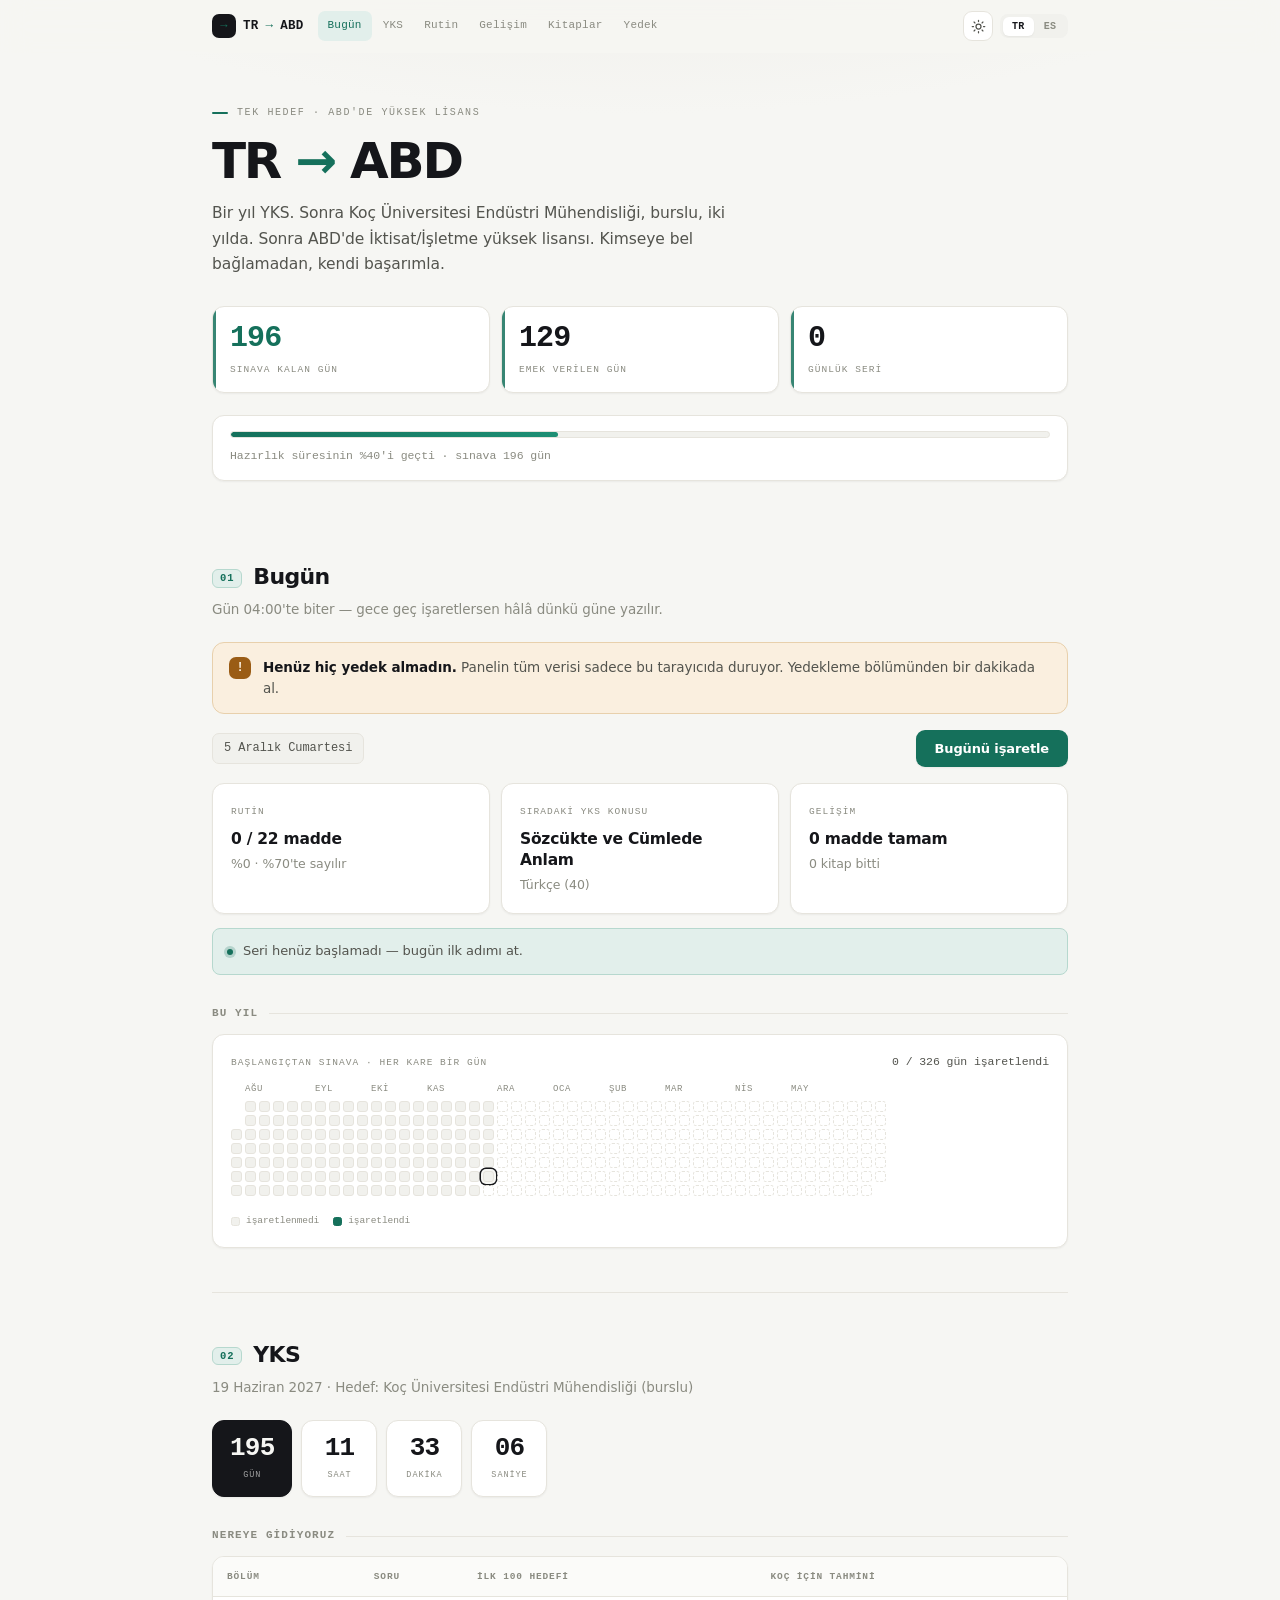
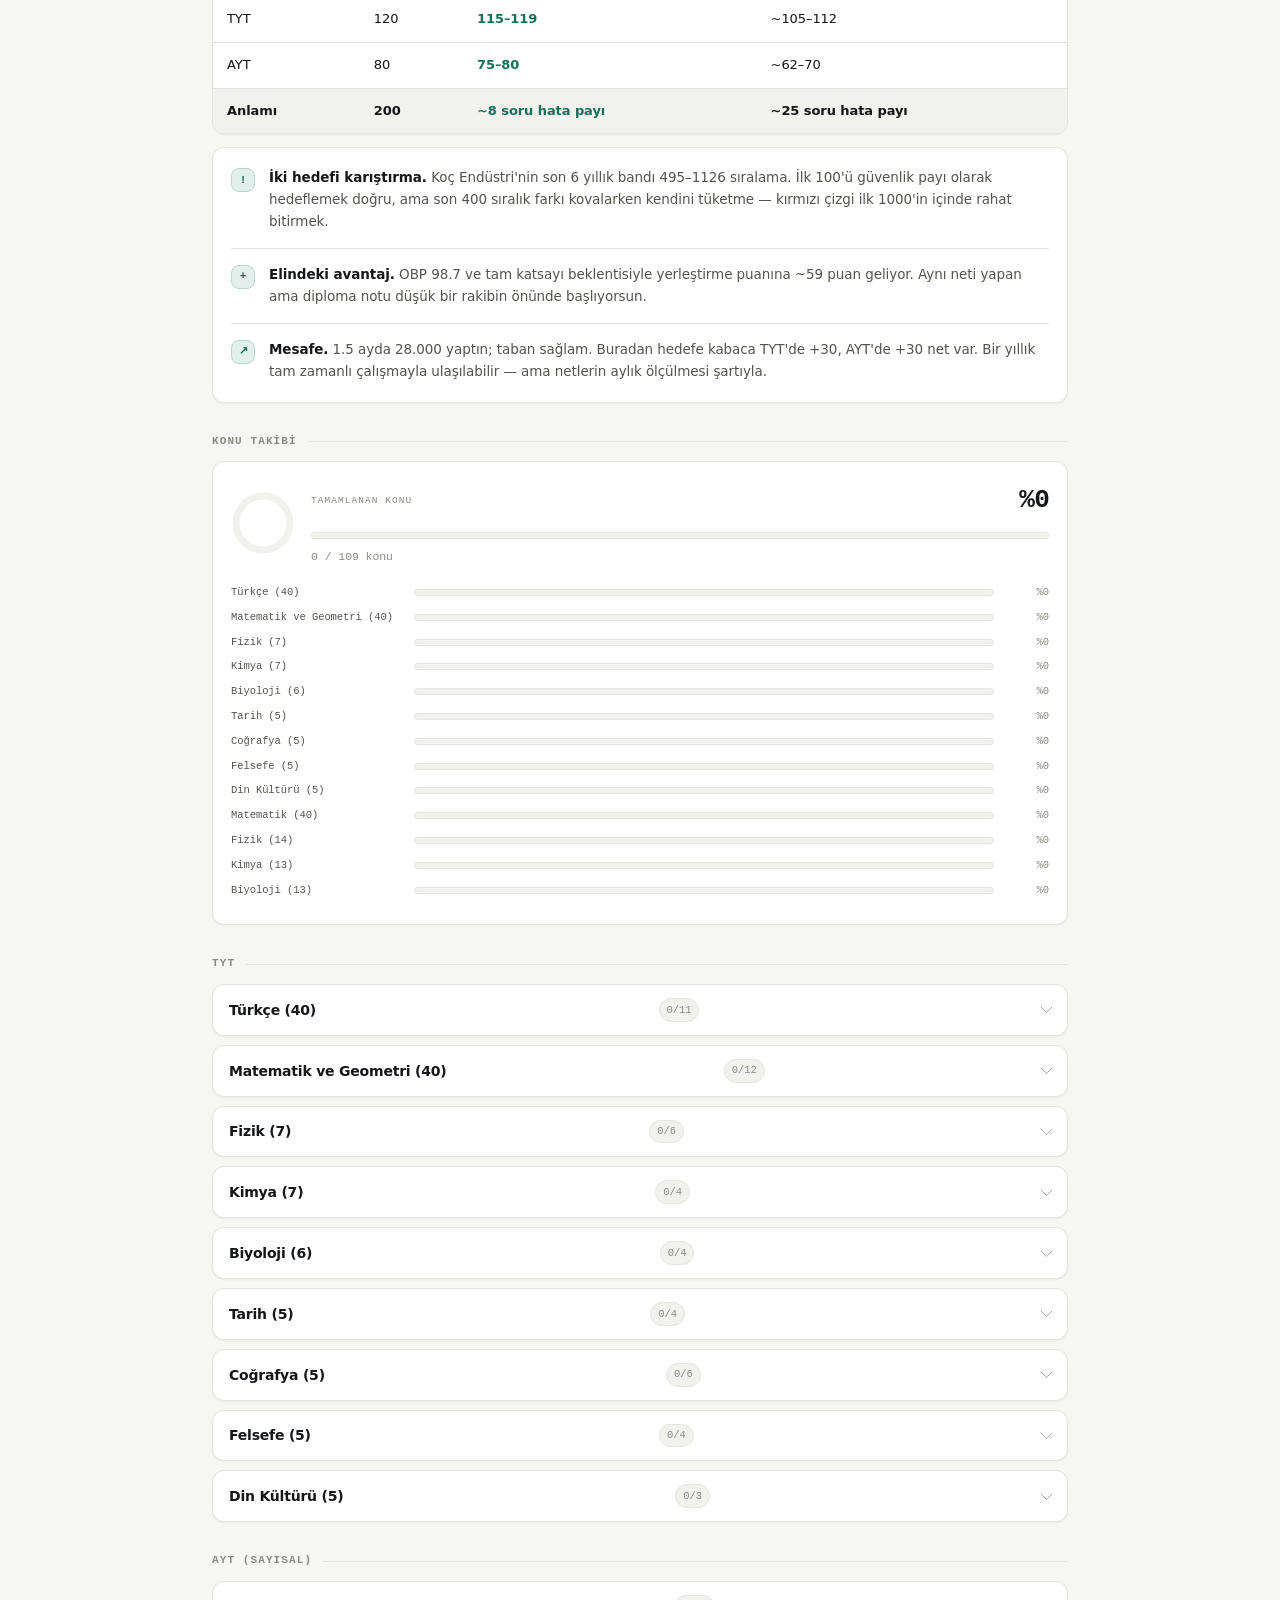
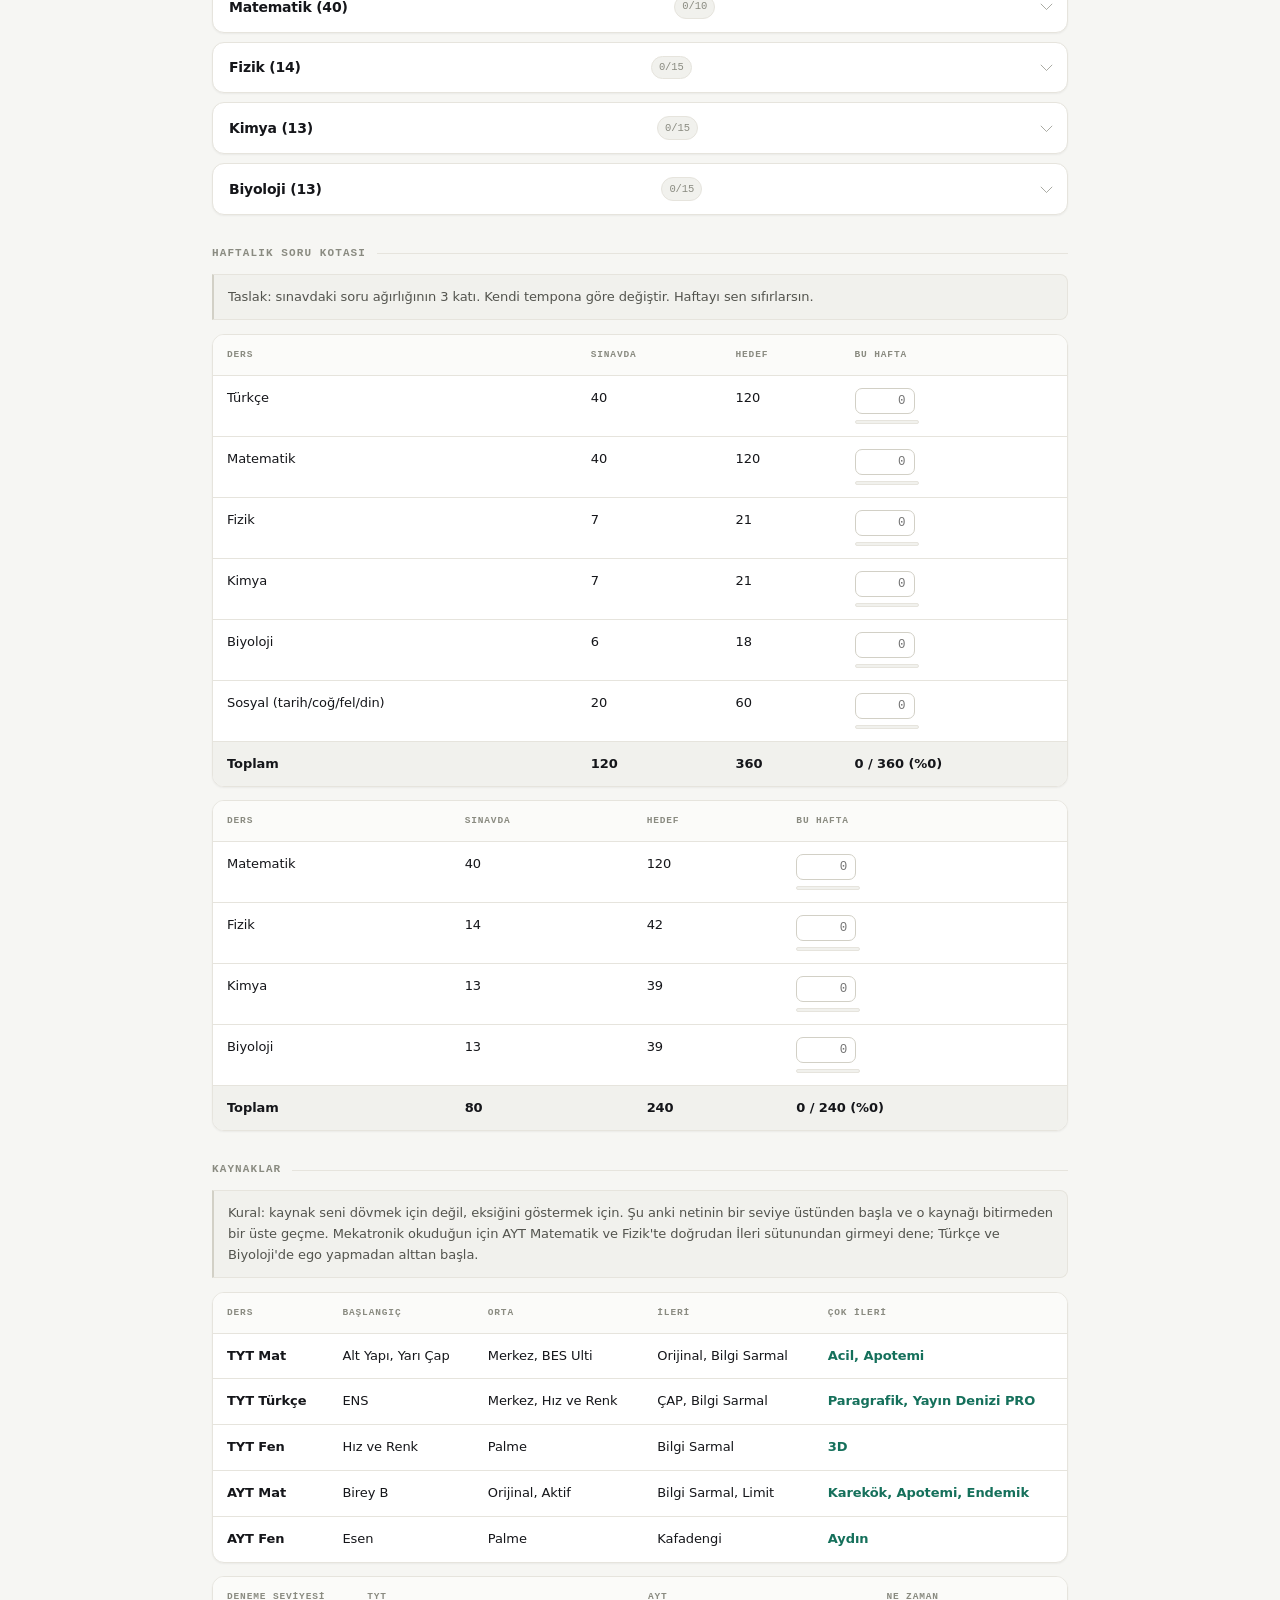
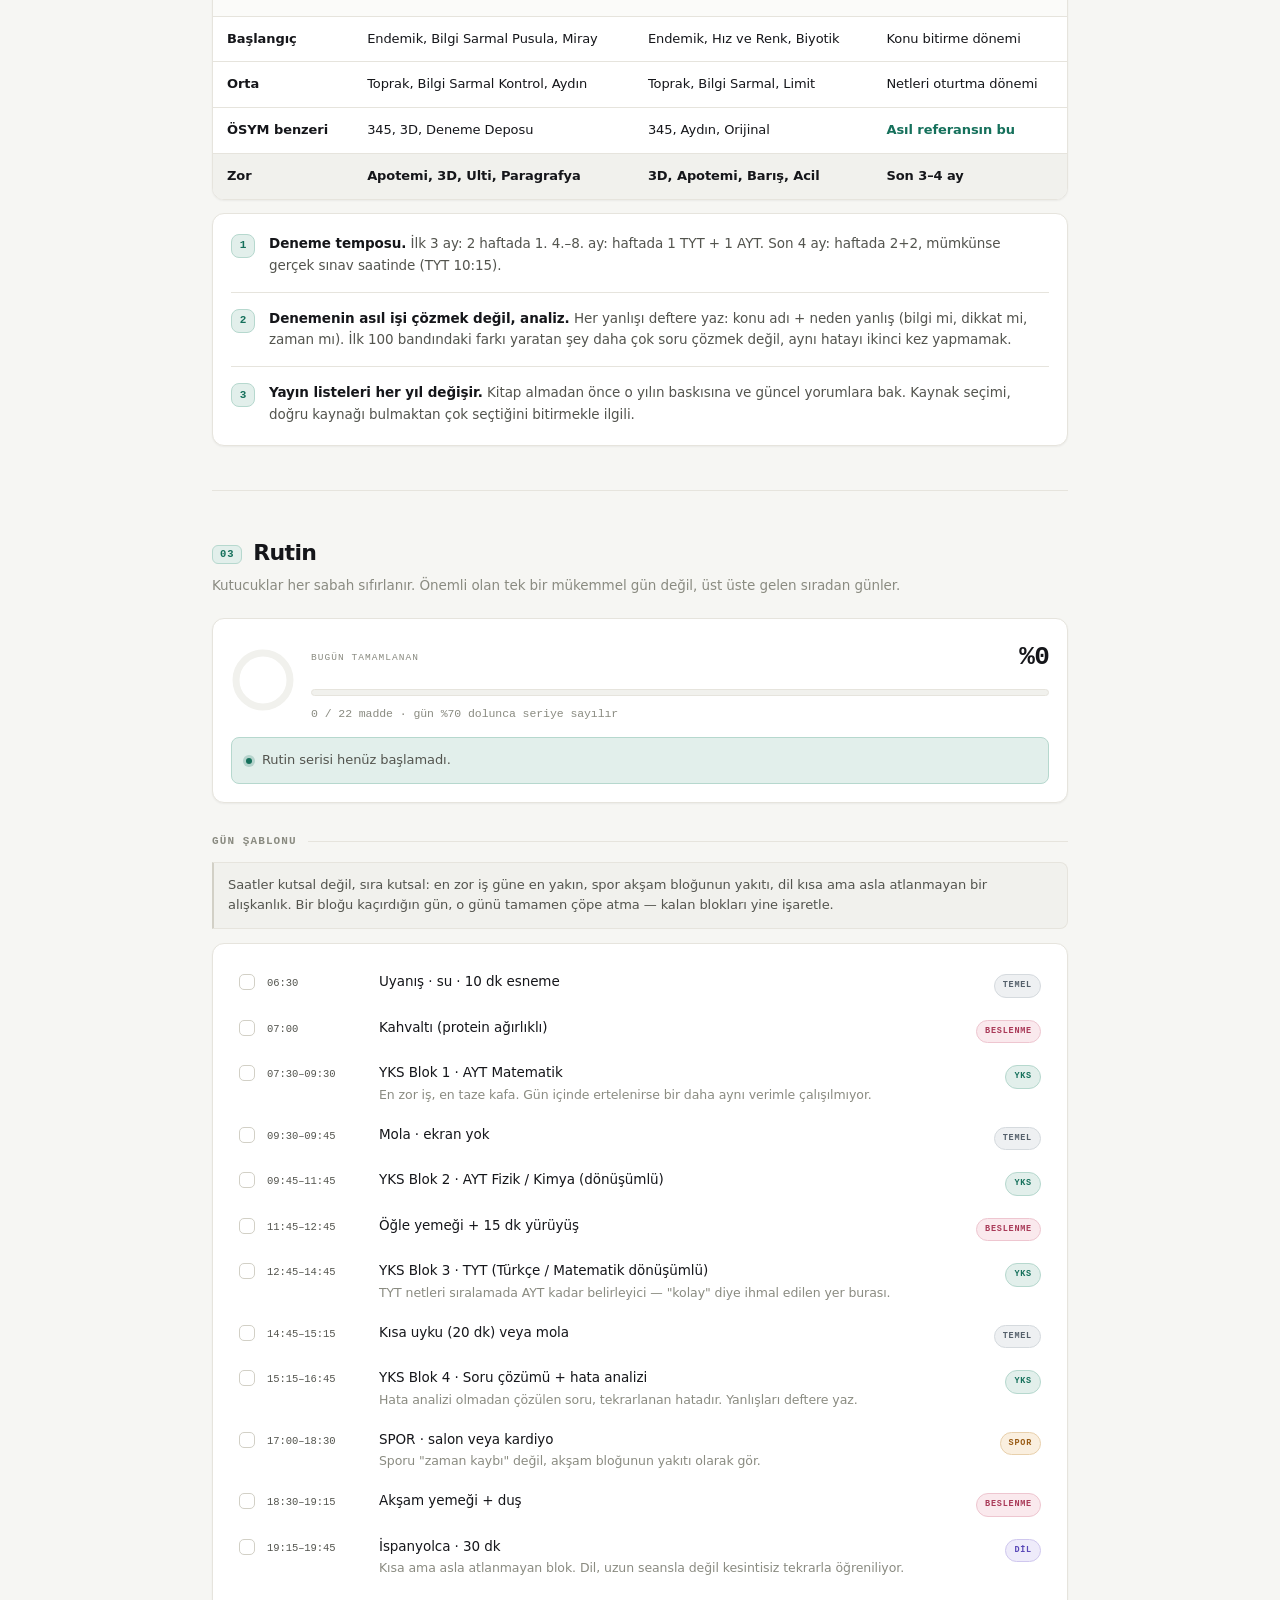
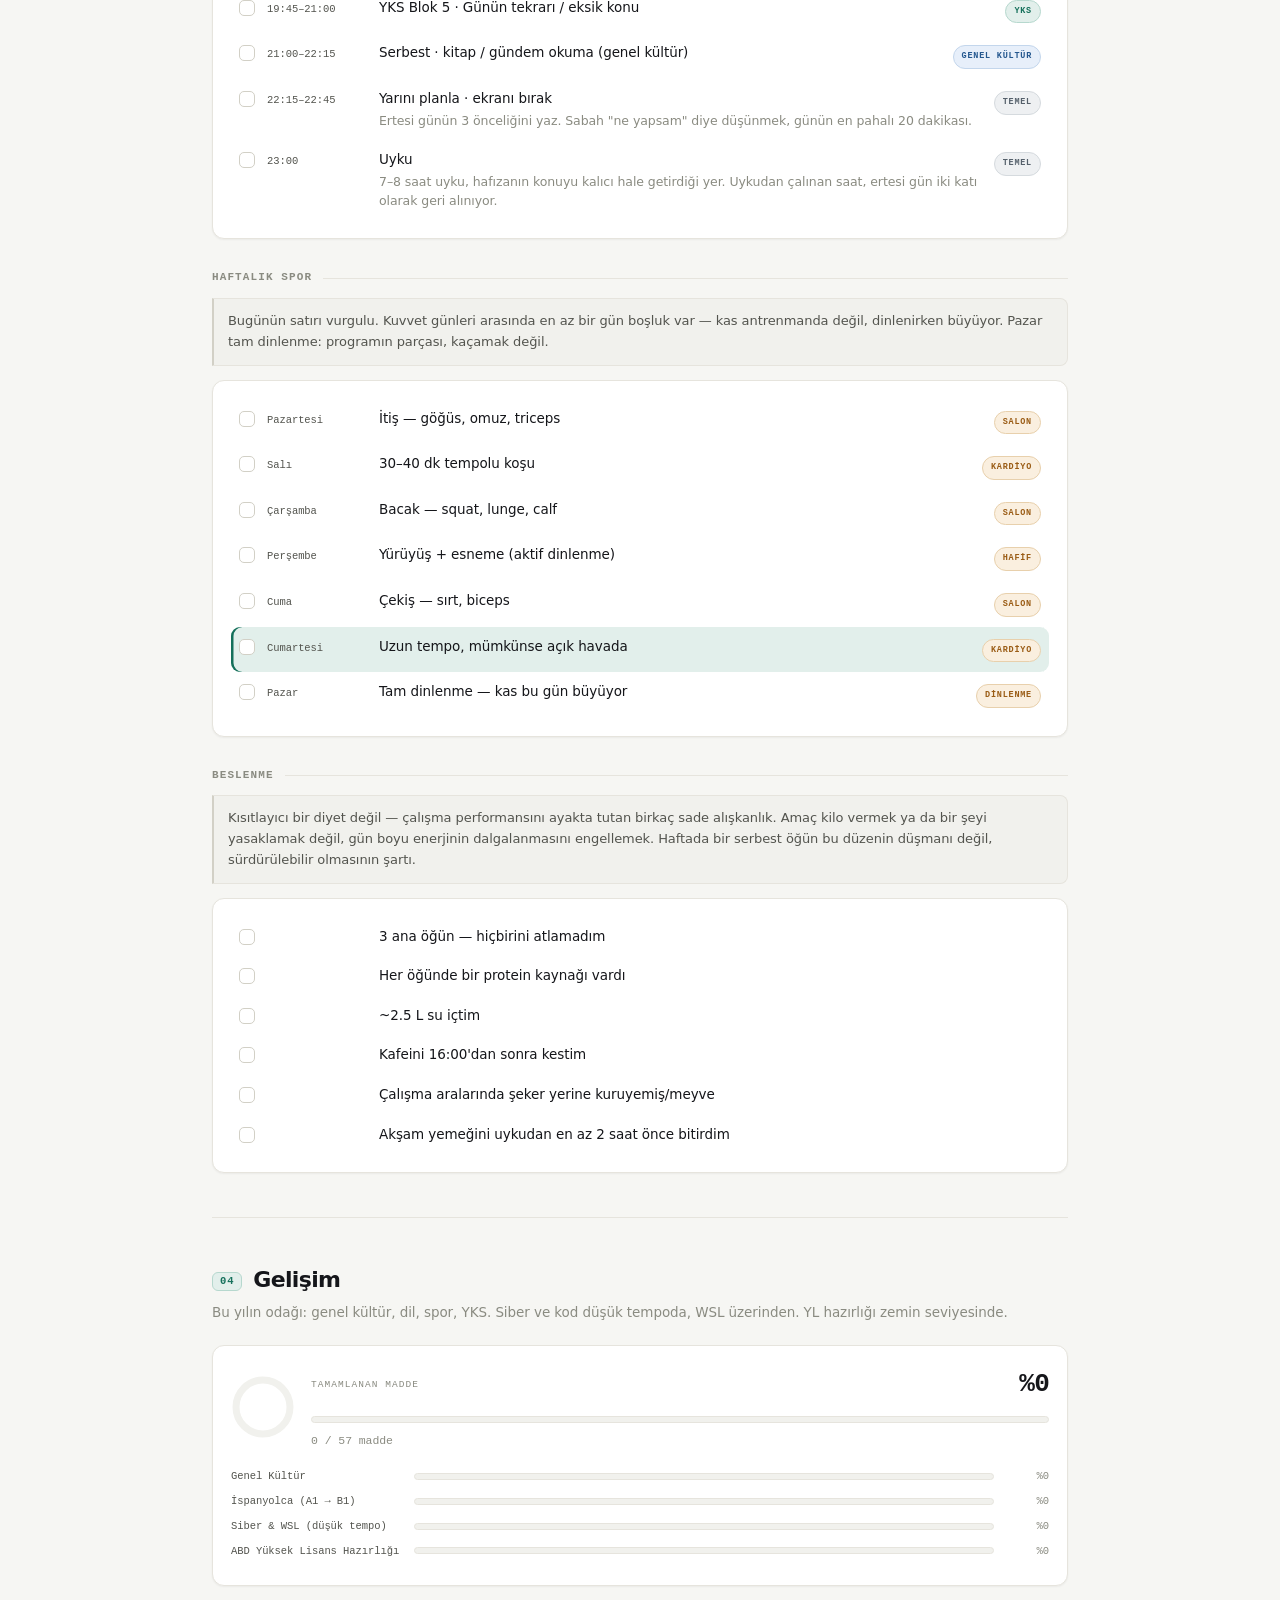
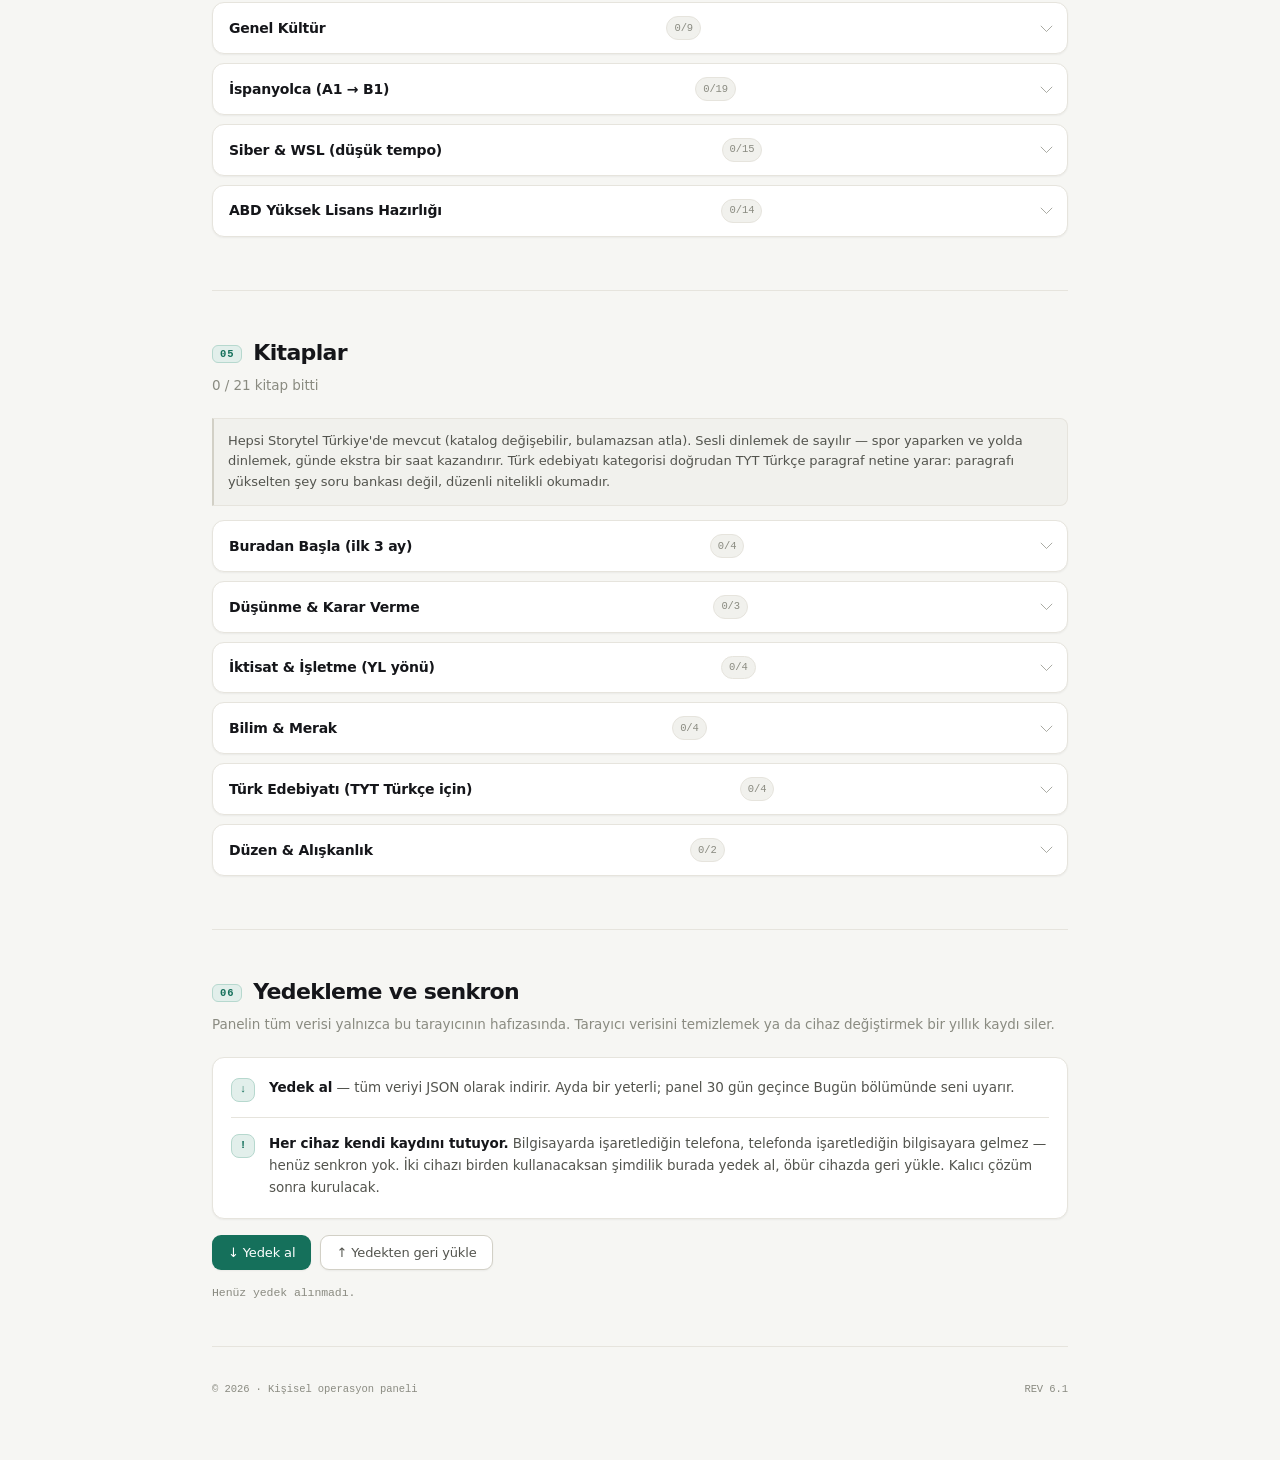
==== index.html @ 16a7bc71 "Add files via upload" ====
<!DOCTYPE html>
<html lang="tr" data-theme="light">
<head>
<meta charset="UTF-8">
<meta name="viewport" content="width=device-width, initial-scale=1.0, viewport-fit=cover">
<title>TR → ABD · Operasyon Paneli</title>
<meta name="description" content="YKS hazırlığı, günlük rutin, spor, dil ve kitap takibi. Hedef: ABD'de İktisat/İşletme yüksek lisansı.">

<meta name="theme-color" content="#f6f6f3" media="(prefers-color-scheme: light)">
<meta name="theme-color" content="#0e100f" media="(prefers-color-scheme: dark)">
<meta name="apple-mobile-web-app-capable" content="yes">
<meta name="mobile-web-app-capable" content="yes">
<meta name="apple-mobile-web-app-status-bar-style" content="black-translucent">
<meta name="apple-mobile-web-app-title" content="TR→ABD">

<link rel="manifest" href="manifest.webmanifest">
<link rel="icon" href="icon.svg" type="image/svg+xml">
<link rel="apple-touch-icon" href="icon-180.png">

<!-- Temayı CSS'ten önce uygula: sayfa açılırken beyaz parlama olmasın. -->
<script>
(function(){
  try{
    var s = localStorage.getItem('panel_theme');
    var m = window.matchMedia('(prefers-color-scheme: dark)').matches;
    document.documentElement.setAttribute('data-theme',
      s === 'dark' || s === 'light' ? s : (m ? 'dark' : 'light'));
  }catch(e){}
})();
</script>

<link rel="stylesheet" href="style.css">
</head>
<body>

<header class="top" id="topBar">
  <div class="top-in">
    <a class="brand" href="#ust">
      <span class="brand-m" aria-hidden="true">→</span>
      TR <span>→</span> ABD
    </a>
    <nav class="nav">
      <a class="nav-a" href="#bugun" data-tr="Bugün" data-es="Hoy">Bugün</a>
      <a class="nav-a" href="#yks" data-tr="YKS" data-es="YKS">YKS</a>
      <a class="nav-a" href="#rutin" data-tr="Rutin" data-es="Rutina">Rutin</a>
      <a class="nav-a" href="#gelisim" data-tr="Gelişim" data-es="Desarrollo">Gelişim</a>
      <a class="nav-a" href="#kitap" data-tr="Kitaplar" data-es="Libros">Kitaplar</a>
      <a class="nav-a" href="#yedek" data-tr="Yedek" data-es="Copia">Yedek</a>
    </nav>
    <div class="top-r">
      <button type="button" class="theme-btn" id="themeBtn" title="Tema" aria-label="Tema değiştir">
        <svg class="i-sun" viewBox="0 0 24 24" fill="none" stroke="currentColor" stroke-width="2" stroke-linecap="round">
          <circle cx="12" cy="12" r="4"></circle>
          <path d="M12 2v2M12 20v2M4.9 4.9l1.4 1.4M17.7 17.7l1.4 1.4M2 12h2M20 12h2M4.9 19.1l1.4-1.4M17.7 6.3l1.4-1.4"></path>
        </svg>
        <svg class="i-moon" viewBox="0 0 24 24" fill="none" stroke="currentColor" stroke-width="2" stroke-linecap="round" stroke-linejoin="round">
          <path d="M21 12.8A9 9 0 1 1 11.2 3a7 7 0 0 0 9.8 9.8z"></path>
        </svg>
      </button>
      <div class="lang">
        <button type="button" class="lang-btn on" data-lang="tr">TR</button>
        <button type="button" class="lang-btn" data-lang="es">ES</button>
      </div>
    </div>
  </div>
</header>

<div class="wrap">

  <div class="hero" id="ust">
    <p class="eyebrow" data-tr="Tek hedef · ABD'de yüksek lisans" data-es="Un solo objetivo · máster en EE. UU.">Tek hedef · ABD'de yüksek lisans</p>
    <h1>TR <i>→</i> ABD</h1>
    <p class="lede" data-tr="Bir yıl YKS. Sonra Koç Üniversitesi Endüstri Mühendisliği, burslu, iki yılda. Sonra ABD'de İktisat/İşletme yüksek lisansı. Kimseye bel bağlamadan, kendi başarımla." data-es="Un año de YKS. Después, Ingeniería Industrial en la Universidad Koç, con beca, en dos años. Después, un máster en Economía/Empresariales en EE. UU. Sin depender de nadie, con mi propio mérito.">Bir yıl YKS. Sonra Koç Üniversitesi Endüstri Mühendisliği, burslu, iki yılda. Sonra ABD'de İktisat/İşletme yüksek lisansı. Kimseye bel bağlamadan, kendi başarımla.</p>

    <div class="stats">
      <div class="stat hot">
        <div class="stat-n" id="statKalan">–</div>
        <div class="stat-k" data-tr="Sınava kalan gün" data-es="Días para el examen">Sınava kalan gün</div>
      </div>
      <div class="stat">
        <div class="stat-n" id="statGecen">–</div>
        <div class="stat-k" data-tr="Emek verilen gün" data-es="Días invertidos">Emek verilen gün</div>
      </div>
      <div class="stat">
        <div class="stat-n" id="statSeri">–</div>
        <div class="stat-k" data-tr="Günlük seri" data-es="Racha diaria">Günlük seri</div>
      </div>
    </div>

    <div class="hero-bar">
      <div class="bar"><i id="yilBar"></i></div>
      <div class="prog-s" id="yilBarNot"></div>
    </div>
  </div>

  <section id="bugun">
    <h2 data-no="01" data-tr="Bugün" data-es="Hoy">Bugün</h2>
    <p class="sub" data-tr="Gün 04:00'te biter — gece geç işaretlersen hâlâ dünkü güne yazılır." data-es="El día termina a las 04:00: si marcas de madrugada, cuenta para el día anterior.">Gün 04:00'te biter — gece geç işaretlersen hâlâ dünkü güne yazılır.</p>

    <div class="alarm" id="yedekAlarm" hidden>
      <span class="alarm-i">!</span>
      <span id="yedekAlarmTxt"></span>
    </div>

    <div class="bugun-h">
      <span class="bugun-d" id="bugunTarih">—</span>
      <button type="button" class="checkin" id="checkinBtn">Bugünü işaretle</button>
    </div>

    <div class="cards">
      <a class="card" href="#rutin">
        <div class="ck" data-tr="Rutin" data-es="Rutina">Rutin</div>
        <div class="cv" id="bRutin">—</div>
        <div class="ca" id="bRutinAlt"></div>
      </a>
      <a class="card" href="#yks">
        <div class="ck" data-tr="Sıradaki YKS konusu" data-es="Siguiente tema del YKS">Sıradaki YKS konusu</div>
        <div class="cv" id="bYks">—</div>
        <div class="ca" id="bYksAlt"></div>
      </a>
      <a class="card" href="#gelisim">
        <div class="ck" data-tr="Gelişim" data-es="Desarrollo">Gelişim</div>
        <div class="cv" id="bGelisim">—</div>
        <div class="ca" id="bGelisimAlt"></div>
      </a>
    </div>

    <div class="seri" id="seriNot"></div>

    <h3 data-tr="Bu yıl" data-es="Este año">Bu yıl</h3>
    <div class="card yg-w">
      <div class="yg-h">
        <span class="yg-t" data-tr="Başlangıçtan sınava · her kare bir gün" data-es="Del inicio al examen · cada cuadro es un día">Başlangıçtan sınava · her kare bir gün</span>
        <span class="yg-n" id="ygSayi"></span>
      </div>
      <div class="yg-scroll">
        <div class="yg-months" id="ygAylar"></div>
        <div class="yg" id="ygGrid"></div>
      </div>
      <div class="yg-key">
        <i></i><span data-tr="işaretlenmedi" data-es="sin marcar">işaretlenmedi</span>
        <i class="on" style="margin-left:8px;"></i><span data-tr="işaretlendi" data-es="marcado">işaretlendi</span>
      </div>
    </div>
  </section>

  <section id="yks">
    <h2 data-no="02" data-tr="YKS" data-es="YKS">YKS</h2>
    <p class="sub" data-tr="19 Haziran 2027 · Hedef: Koç Üniversitesi Endüstri Mühendisliği (burslu)" data-es="19 de junio de 2027 · Objetivo: Ingeniería Industrial en la Universidad Koç (con beca)">19 Haziran 2027 · Hedef: Koç Üniversitesi Endüstri Mühendisliği (burslu)</p>

    <div class="cd">
      <div class="cd-u"><div class="cd-n" id="cdG">00</div><div class="cd-k" data-tr="Gün" data-es="Días">Gün</div></div>
      <div class="cd-u"><div class="cd-n" id="cdS">00</div><div class="cd-k" data-tr="Saat" data-es="Horas">Saat</div></div>
      <div class="cd-u"><div class="cd-n" id="cdD">00</div><div class="cd-k" data-tr="Dakika" data-es="Minutos">Dakika</div></div>
      <div class="cd-u"><div class="cd-n" id="cdSn">00</div><div class="cd-k" data-tr="Saniye" data-es="Segundos">Saniye</div></div>
    </div>

    <h3 data-tr="Nereye gidiyoruz" data-es="Adónde vamos">Nereye gidiyoruz</h3>
    <div class="tw">
      <table>
        <thead><tr>
          <th data-tr="Bölüm" data-es="Parte">Bölüm</th>
          <th data-tr="Soru" data-es="Preguntas">Soru</th>
          <th data-tr="İlk 100 hedefi" data-es="Objetivo top 100">İlk 100 hedefi</th>
          <th data-tr="Koç için tahmini" data-es="Estimado para Koç">Koç için tahmini</th>
        </tr></thead>
        <tbody>
          <tr><td>TYT</td><td>120</td><td class="hi">115–119</td><td>~105–112</td></tr>
          <tr><td>AYT</td><td>80</td><td class="hi">75–80</td><td>~62–70</td></tr>
          <tr class="sum"><td data-tr="Anlamı" data-es="Significa">Anlamı</td><td>200</td><td class="hi" data-tr="~8 soru hata payı" data-es="~8 preguntas de margen">~8 soru hata payı</td><td data-tr="~25 soru hata payı" data-es="~25 preguntas de margen">~25 soru hata payı</td></tr>
        </tbody>
      </table>
    </div>

    <div class="pts">
      <div class="pt">
        <div class="pt-i">!</div>
        <div class="pt-t" data-html="1" data-tr="&lt;b&gt;İki hedefi karıştırma.&lt;/b&gt; Koç Endüstri'nin son 6 yıllık bandı 495–1126 sıralama. İlk 100'ü güvenlik payı olarak hedeflemek doğru, ama son 400 sıralık farkı kovalarken kendini tüketme — kırmızı çizgi ilk 1000'in içinde rahat bitirmek." data-es="&lt;b&gt;No confundas los dos objetivos.&lt;/b&gt; La banda de los últimos seis años de Ing. Industrial en Koç es 495–1126. Apuntar al top 100 como margen está bien, pero no te agotes persiguiendo los últimos 400 puestos: la línea roja es terminar holgadamente dentro de los 1000 primeros."><b>İki hedefi karıştırma.</b> Koç Endüstri'nin son 6 yıllık bandı 495–1126 sıralama. İlk 100'ü güvenlik payı olarak hedeflemek doğru, ama son 400 sıralık farkı kovalarken kendini tüketme — kırmızı çizgi ilk 1000'in içinde rahat bitirmek.</div>
      </div>
      <div class="pt">
        <div class="pt-i">+</div>
        <div class="pt-t" data-html="1" data-tr="&lt;b&gt;Elindeki avantaj.&lt;/b&gt; OBP 98.7 ve tam katsayı beklentisiyle yerleştirme puanına ~59 puan geliyor. Aynı neti yapan ama diploma notu düşük bir rakibin önünde başlıyorsun." data-es="&lt;b&gt;Tu ventaja.&lt;/b&gt; Con un OBP de 98,7 y el coeficiente completo, se suman unos 59 puntos a la nota de admisión. Empiezas por delante de quien saque los mismos netos con peor nota de bachillerato."><b>Elindeki avantaj.</b> OBP 98.7 ve tam katsayı beklentisiyle yerleştirme puanına ~59 puan geliyor. Aynı neti yapan ama diploma notu düşük bir rakibin önünde başlıyorsun.</div>
      </div>
      <div class="pt">
        <div class="pt-i">↗</div>
        <div class="pt-t" data-html="1" data-tr="&lt;b&gt;Mesafe.&lt;/b&gt; 1.5 ayda 28.000 yaptın; taban sağlam. Buradan hedefe kabaca TYT'de +30, AYT'de +30 net var. Bir yıllık tam zamanlı çalışmayla ulaşılabilir — ama netlerin aylık ölçülmesi şartıyla." data-es="&lt;b&gt;La distancia.&lt;/b&gt; En mes y medio llegaste al puesto 28.000; la base es sólida. De aquí al objetivo faltan unos +30 netos en TYT y +30 en AYT. Es alcanzable con un año a tiempo completo, siempre que midas los netos cada mes."><b>Mesafe.</b> 1.5 ayda 28.000 yaptın; taban sağlam. Buradan hedefe kabaca TYT'de +30, AYT'de +30 net var. Bir yıllık tam zamanlı çalışmayla ulaşılabilir — ama netlerin aylık ölçülmesi şartıyla.</div>
      </div>
    </div>

    <h3 data-tr="Konu takibi" data-es="Seguimiento de temas">Konu takibi</h3>
    <div class="card" style="margin-bottom:16px;">
      <div class="ring-w">
        <svg class="ring" viewBox="0 0 64 64" aria-hidden="true">
          <circle class="r-bg" cx="32" cy="32" r="27"></circle>
          <circle class="r-fg" id="yksRing" cx="32" cy="32" r="27"></circle>
        </svg>
        <div style="flex:1; min-width:0;">
          <div class="prog-top">
            <span class="prog-l" data-tr="Tamamlanan konu" data-es="Temas completados">Tamamlanan konu</span>
            <span class="prog-n" id="yksPct">–%</span>
          </div>
          <div class="bar"><i id="yksFill"></i></div>
          <div class="prog-s" id="yksSub"></div>
        </div>
      </div>
      <div style="margin-top:18px;" id="yksBars"></div>
    </div>
    <h3>TYT</h3>
    <div id="yksTyt"></div>
    <h3 data-tr="AYT (Sayısal)" data-es="AYT (Ciencias)">AYT (Sayısal)</h3>
    <div id="yksAyt"></div>

    <h3 data-tr="Haftalık soru kotası" data-es="Cuota semanal de preguntas">Haftalık soru kotası</h3>
    <p class="note" data-tr="Taslak: sınavdaki soru ağırlığının 3 katı. Kendi tempona göre değiştir. Haftayı sen sıfırlarsın." data-es="Borrador: el triple del peso de preguntas del examen. Ajústalo a tu ritmo. La semana la reinicias tú.">Taslak: sınavdaki soru ağırlığının 3 katı. Kendi tempona göre değiştir. Haftayı sen sıfırlarsın.</p>
    <div class="tw">
      <table>
        <thead><tr>
          <th data-tr="Ders" data-es="Asignatura">Ders</th>
          <th data-tr="Sınavda" data-es="Examen">Sınavda</th>
          <th data-tr="Hedef" data-es="Objetivo">Hedef</th>
          <th data-tr="Bu hafta" data-es="Esta semana">Bu hafta</th>
        </tr></thead>
        <tbody data-kota="TYT">
          <tr data-key="TYT__Türkçe" data-hedef="120"><td>Türkçe</td><td>40</td><td>120</td><td class="kota-c"></td></tr>
          <tr data-key="TYT__Matematik ve Geometri" data-hedef="120"><td data-tr="Matematik" data-es="Matemáticas">Matematik</td><td>40</td><td>120</td><td class="kota-c"></td></tr>
          <tr data-key="TYT__Fizik" data-hedef="21"><td data-tr="Fizik" data-es="Física">Fizik</td><td>7</td><td>21</td><td class="kota-c"></td></tr>
          <tr data-key="TYT__Kimya" data-hedef="21"><td data-tr="Kimya" data-es="Química">Kimya</td><td>7</td><td>21</td><td class="kota-c"></td></tr>
          <tr data-key="TYT__Biyoloji" data-hedef="18"><td data-tr="Biyoloji" data-es="Biología">Biyoloji</td><td>6</td><td>18</td><td class="kota-c"></td></tr>
          <tr data-key="TYT__Sosyal" data-hedef="60"><td data-tr="Sosyal (tarih/coğ/fel/din)" data-es="Sociales">Sosyal (tarih/coğ/fel/din)</td><td>20</td><td>60</td><td class="kota-c"></td></tr>
          <tr class="sum"><td data-tr="Toplam" data-es="Total">Toplam</td><td>120</td><td>360</td><td data-kota-t="TYT"></td></tr>
        </tbody>
      </table>
    </div>
    <div class="tw">
      <table>
        <thead><tr>
          <th data-tr="Ders" data-es="Asignatura">Ders</th>
          <th data-tr="Sınavda" data-es="Examen">Sınavda</th>
          <th data-tr="Hedef" data-es="Objetivo">Hedef</th>
          <th data-tr="Bu hafta" data-es="Esta semana">Bu hafta</th>
        </tr></thead>
        <tbody data-kota="AYT">
          <tr data-key="AYT__Matematik" data-hedef="120"><td data-tr="Matematik" data-es="Matemáticas">Matematik</td><td>40</td><td>120</td><td class="kota-c"></td></tr>
          <tr data-key="AYT__Fizik" data-hedef="42"><td data-tr="Fizik" data-es="Física">Fizik</td><td>14</td><td>42</td><td class="kota-c"></td></tr>
          <tr data-key="AYT__Kimya" data-hedef="39"><td data-tr="Kimya" data-es="Química">Kimya</td><td>13</td><td>39</td><td class="kota-c"></td></tr>
          <tr data-key="AYT__Biyoloji" data-hedef="39"><td data-tr="Biyoloji" data-es="Biología">Biyoloji</td><td>13</td><td>39</td><td class="kota-c"></td></tr>
          <tr class="sum"><td data-tr="Toplam" data-es="Total">Toplam</td><td>80</td><td>240</td><td data-kota-t="AYT"></td></tr>
        </tbody>
      </table>
    </div>

    <h3 data-tr="Kaynaklar" data-es="Materiales">Kaynaklar</h3>
    <p class="note" data-tr="Kural: kaynak seni dövmek için değil, eksiğini göstermek için. Şu anki netinin bir seviye üstünden başla ve o kaynağı bitirmeden bir üste geçme. Mekatronik okuduğun için AYT Matematik ve Fizik'te doğrudan İleri sütunundan girmeyi dene; Türkçe ve Biyoloji'de ego yapmadan alttan başla." data-es="Regla: el material no está para machacarte, sino para mostrarte lo que te falta. Empieza un nivel por encima de tus netos actuales y no pases al siguiente sin terminar el anterior. Como estudias Mecatrónica, prueba a entrar directamente por la columna Avanzado en Matemáticas y Física de AYT; en Lengua turca y Biología, empieza desde abajo sin orgullo.">Kural: kaynak seni dövmek için değil, eksiğini göstermek için. Şu anki netinin bir seviye üstünden başla ve o kaynağı bitirmeden bir üste geçme. Mekatronik okuduğun için AYT Matematik ve Fizik'te doğrudan İleri sütunundan girmeyi dene; Türkçe ve Biyoloji'de ego yapmadan alttan başla.</p>
    <div class="tw">
      <table>
        <thead><tr>
          <th data-tr="Ders" data-es="Asignatura">Ders</th>
          <th data-tr="Başlangıç" data-es="Inicial">Başlangıç</th>
          <th data-tr="Orta" data-es="Medio">Orta</th>
          <th data-tr="İleri" data-es="Avanzado">İleri</th>
          <th data-tr="Çok ileri" data-es="Muy avanzado">Çok ileri</th>
        </tr></thead>
        <tbody>
          <tr><td><b>TYT Mat</b></td><td>Alt Yapı, Yarı Çap</td><td>Merkez, BES Ulti</td><td>Orijinal, Bilgi Sarmal</td><td class="hi">Acil, Apotemi</td></tr>
          <tr><td><b>TYT Türkçe</b></td><td>ENS</td><td>Merkez, Hız ve Renk</td><td>ÇAP, Bilgi Sarmal</td><td class="hi">Paragrafik, Yayın Denizi PRO</td></tr>
          <tr><td><b>TYT Fen</b></td><td>Hız ve Renk</td><td>Palme</td><td>Bilgi Sarmal</td><td class="hi">3D</td></tr>
          <tr><td><b>AYT Mat</b></td><td>Birey B</td><td>Orijinal, Aktif</td><td>Bilgi Sarmal, Limit</td><td class="hi">Karekök, Apotemi, Endemik</td></tr>
          <tr><td><b>AYT Fen</b></td><td>Esen</td><td>Palme</td><td>Kafadengi</td><td class="hi">Aydın</td></tr>
        </tbody>
      </table>
    </div>
    <div class="tw">
      <table>
        <thead><tr>
          <th data-tr="Deneme seviyesi" data-es="Nivel de simulacro">Deneme seviyesi</th>
          <th>TYT</th>
          <th>AYT</th>
          <th data-tr="Ne zaman" data-es="Cuándo">Ne zaman</th>
        </tr></thead>
        <tbody>
          <tr><td><b data-tr="Başlangıç" data-es="Inicial">Başlangıç</b></td><td>Endemik, Bilgi Sarmal Pusula, Miray</td><td>Endemik, Hız ve Renk, Biyotik</td><td data-tr="Konu bitirme dönemi" data-es="Mientras cierras temas">Konu bitirme dönemi</td></tr>
          <tr><td><b data-tr="Orta" data-es="Medio">Orta</b></td><td>Toprak, Bilgi Sarmal Kontrol, Aydın</td><td>Toprak, Bilgi Sarmal, Limit</td><td data-tr="Netleri oturtma dönemi" data-es="Para asentar netos">Netleri oturtma dönemi</td></tr>
          <tr><td><b data-tr="ÖSYM benzeri" data-es="Estilo ÖSYM">ÖSYM benzeri</b></td><td>345, 3D, Deneme Deposu</td><td>345, Aydın, Orijinal</td><td class="hi" data-tr="Asıl referansın bu" data-es="Tu referencia real">Asıl referansın bu</td></tr>
          <tr class="sum"><td><b data-tr="Zor" data-es="Difícil">Zor</b></td><td>Apotemi, 3D, Ulti, Paragrafya</td><td>3D, Apotemi, Barış, Acil</td><td data-tr="Son 3–4 ay" data-es="Últimos 3–4 meses">Son 3–4 ay</td></tr>
        </tbody>
      </table>
    </div>
    <div class="pts">
      <div class="pt">
        <div class="pt-i">1</div>
        <div class="pt-t" data-html="1" data-tr="&lt;b&gt;Deneme temposu.&lt;/b&gt; İlk 3 ay: 2 haftada 1. 4.–8. ay: haftada 1 TYT + 1 AYT. Son 4 ay: haftada 2+2, mümkünse gerçek sınav saatinde (TYT 10:15)." data-es="&lt;b&gt;Ritmo de simulacros.&lt;/b&gt; Primeros 3 meses: uno cada dos semanas. Meses 4–8: uno de TYT y uno de AYT por semana. Últimos 4 meses: 2+2 por semana, a ser posible a la hora real del examen (TYT 10:15)."><b>Deneme temposu.</b> İlk 3 ay: 2 haftada 1. 4.–8. ay: haftada 1 TYT + 1 AYT. Son 4 ay: haftada 2+2, mümkünse gerçek sınav saatinde (TYT 10:15).</div>
      </div>
      <div class="pt">
        <div class="pt-i">2</div>
        <div class="pt-t" data-html="1" data-tr="&lt;b&gt;Denemenin asıl işi çözmek değil, analiz.&lt;/b&gt; Her yanlışı deftere yaz: konu adı + neden yanlış (bilgi mi, dikkat mi, zaman mı). İlk 100 bandındaki farkı yaratan şey daha çok soru çözmek değil, aynı hatayı ikinci kez yapmamak." data-es="&lt;b&gt;El trabajo del simulacro no es resolverlo, sino analizarlo.&lt;/b&gt; Anota cada fallo: tema + causa (falta de conocimiento, despiste o tiempo). Lo que marca la diferencia en el top 100 no es hacer más preguntas, sino no repetir el mismo error."><b>Denemenin asıl işi çözmek değil, analiz.</b> Her yanlışı deftere yaz: konu adı + neden yanlış (bilgi mi, dikkat mi, zaman mı). İlk 100 bandındaki farkı yaratan şey daha çok soru çözmek değil, aynı hatayı ikinci kez yapmamak.</div>
      </div>
      <div class="pt">
        <div class="pt-i">3</div>
        <div class="pt-t" data-html="1" data-tr="&lt;b&gt;Yayın listeleri her yıl değişir.&lt;/b&gt; Kitap almadan önce o yılın baskısına ve güncel yorumlara bak. Kaynak seçimi, doğru kaynağı bulmaktan çok seçtiğini bitirmekle ilgili." data-es="&lt;b&gt;Las listas de editoriales cambian cada año.&lt;/b&gt; Antes de comprar, mira la edición del año y las reseñas actuales. Elegir material va menos de encontrar el perfecto que de terminar el que elegiste."><b>Yayın listeleri her yıl değişir.</b> Kitap almadan önce o yılın baskısına ve güncel yorumlara bak. Kaynak seçimi, doğru kaynağı bulmaktan çok seçtiğini bitirmekle ilgili.</div>
      </div>
    </div>
  </section>

  <section id="rutin">
    <h2 data-no="03" data-tr="Rutin" data-es="Rutina">Rutin</h2>
    <p class="sub" data-tr="Kutucuklar her sabah sıfırlanır. Önemli olan tek bir mükemmel gün değil, üst üste gelen sıradan günler." data-es="Las casillas se reinician cada mañana. Lo que cuenta no es un día perfecto, sino muchos días corrientes seguidos.">Kutucuklar her sabah sıfırlanır. Önemli olan tek bir mükemmel gün değil, üst üste gelen sıradan günler.</p>

    <div class="card" style="margin-bottom:16px;">
      <div class="ring-w">
        <svg class="ring" viewBox="0 0 64 64" aria-hidden="true">
          <circle class="r-bg" cx="32" cy="32" r="27"></circle>
          <circle class="r-fg" id="rutinRing" cx="32" cy="32" r="27"></circle>
        </svg>
        <div style="flex:1; min-width:0;">
          <div class="prog-top">
            <span class="prog-l" data-tr="Bugün tamamlanan" data-es="Completado hoy">Bugün tamamlanan</span>
            <span class="prog-n" id="rutinPct">–%</span>
          </div>
          <div class="bar"><i id="rutinFill"></i></div>
          <div class="prog-s" id="rutinSub"></div>
        </div>
      </div>
      <div class="seri" id="rutinSeri"></div>
    </div>

    <h3 data-tr="Gün şablonu" data-es="Plantilla del día">Gün şablonu</h3>
    <p class="note" data-tr="Saatler kutsal değil, sıra kutsal: en zor iş güne en yakın, spor akşam bloğunun yakıtı, dil kısa ama asla atlanmayan bir alışkanlık. Bir bloğu kaçırdığın gün, o günü tamamen çöpe atma — kalan blokları yine işaretle." data-es="Las horas no son sagradas, el orden sí: la tarea más difícil al principio del día, el deporte como combustible del bloque de la tarde y el idioma como un hábito corto que nunca se salta. El día que te saltes un bloque, no tires el día entero: marca igualmente los demás.">Saatler kutsal değil, sıra kutsal: en zor iş güne en yakın, spor akşam bloğunun yakıtı, dil kısa ama asla atlanmayan bir alışkanlık. Bir bloğu kaçırdığın gün, o günü tamamen çöpe atma — kalan blokları yine işaretle.</p>
    <div class="card" id="rutinGun"></div>

    <h3 data-tr="Haftalık spor" data-es="Deporte semanal">Haftalık spor</h3>
    <p class="note" data-tr="Bugünün satırı vurgulu. Kuvvet günleri arasında en az bir gün boşluk var — kas antrenmanda değil, dinlenirken büyüyor. Pazar tam dinlenme: programın parçası, kaçamak değil." data-es="La fila de hoy está resaltada. Entre los días de fuerza hay al menos un día de descanso: el músculo no crece entrenando, sino descansando. El domingo es descanso total: parte del programa, no una excusa.">Bugünün satırı vurgulu. Kuvvet günleri arasında en az bir gün boşluk var — kas antrenmanda değil, dinlenirken büyüyor. Pazar tam dinlenme: programın parçası, kaçamak değil.</p>
    <div class="card" id="rutinSpor"></div>

    <h3 data-tr="Beslenme" data-es="Alimentación">Beslenme</h3>
    <p class="note" data-tr="Kısıtlayıcı bir diyet değil — çalışma performansını ayakta tutan birkaç sade alışkanlık. Amaç kilo vermek ya da bir şeyi yasaklamak değil, gün boyu enerjinin dalgalanmasını engellemek. Haftada bir serbest öğün bu düzenin düşmanı değil, sürdürülebilir olmasının şartı." data-es="No es una dieta restrictiva, sino unos pocos hábitos que sostienen tu rendimiento. El objetivo no es adelgazar ni prohibir nada, sino evitar los altibajos de energía. Una comida libre por semana no es enemiga de este orden: es la condición para que dure.">Kısıtlayıcı bir diyet değil — çalışma performansını ayakta tutan birkaç sade alışkanlık. Amaç kilo vermek ya da bir şeyi yasaklamak değil, gün boyu enerjinin dalgalanmasını engellemek. Haftada bir serbest öğün bu düzenin düşmanı değil, sürdürülebilir olmasının şartı.</p>
    <div class="card" id="rutinBeslenme"></div>
  </section>

  <section id="gelisim">
    <h2 data-no="04" data-tr="Gelişim" data-es="Desarrollo">Gelişim</h2>
    <p class="sub" data-tr="Bu yılın odağı: genel kültür, dil, spor, YKS. Siber ve kod düşük tempoda, WSL üzerinden. YL hazırlığı zemin seviyesinde." data-es="El foco de este año: cultura general, idioma, deporte y YKS. Ciberseguridad y código a ritmo bajo, vía WSL. La preparación del máster, a nivel de base.">Bu yılın odağı: genel kültür, dil, spor, YKS. Siber ve kod düşük tempoda, WSL üzerinden. YL hazırlığı zemin seviyesinde.</p>

    <div class="card" style="margin-bottom:16px;">
      <div class="ring-w">
        <svg class="ring" viewBox="0 0 64 64" aria-hidden="true">
          <circle class="r-bg" cx="32" cy="32" r="27"></circle>
          <circle class="r-fg" id="gelisimRing" cx="32" cy="32" r="27"></circle>
        </svg>
        <div style="flex:1; min-width:0;">
          <div class="prog-top">
            <span class="prog-l" data-tr="Tamamlanan madde" data-es="Puntos completados">Tamamlanan madde</span>
            <span class="prog-n" id="gelisimPct">–%</span>
          </div>
          <div class="bar"><i id="gelisimFill"></i></div>
          <div class="prog-s" id="gelisimSub"></div>
        </div>
      </div>
      <div style="margin-top:18px;" id="gelisimBars"></div>
    </div>

    <div id="gelisimList"></div>
  </section>

  <section id="kitap">
    <h2 data-no="05" data-tr="Kitaplar" data-es="Libros">Kitaplar</h2>
    <p class="sub" id="kitapSub">—</p>
    <p class="note" data-tr="Hepsi Storytel Türkiye'de mevcut (katalog değişebilir, bulamazsan atla). Sesli dinlemek de sayılır — spor yaparken ve yolda dinlemek, günde ekstra bir saat kazandırır. Türk edebiyatı kategorisi doğrudan TYT Türkçe paragraf netine yarar: paragrafı yükselten şey soru bankası değil, düzenli nitelikli okumadır." data-es="Todos están en Storytel Turquía (el catálogo cambia; si no lo encuentras, sáltalo). Escuchar también cuenta: hacerlo mientras entrenas o vas de camino te regala una hora extra al día. La categoría de literatura turca sube directamente los netos de comprensión lectora del TYT: lo que mejora esa parte no son los cuadernillos, sino la lectura regular de calidad.">Hepsi Storytel Türkiye'de mevcut (katalog değişebilir, bulamazsan atla). Sesli dinlemek de sayılır — spor yaparken ve yolda dinlemek, günde ekstra bir saat kazandırır. Türk edebiyatı kategorisi doğrudan TYT Türkçe paragraf netine yarar: paragrafı yükselten şey soru bankası değil, düzenli nitelikli okumadır.</p>
    <div id="kitapList"></div>
  </section>

  <section id="yedek">
    <h2 data-no="06" data-tr="Yedekleme ve senkron" data-es="Copia y sincronización">Yedekleme ve senkron</h2>
    <p class="sub" data-tr="Panelin tüm verisi yalnızca bu tarayıcının hafızasında. Tarayıcı verisini temizlemek ya da cihaz değiştirmek bir yıllık kaydı siler." data-es="Todos los datos del panel están solo en la memoria de este navegador. Borrar los datos del navegador o cambiar de dispositivo elimina un año de registro.">Panelin tüm verisi yalnızca bu tarayıcının hafızasında. Tarayıcı verisini temizlemek ya da cihaz değiştirmek bir yıllık kaydı siler.</p>

    <div class="pts" style="margin-bottom:16px;">
      <div class="pt">
        <div class="pt-i">↓</div>
        <div class="pt-t" data-html="1" data-tr="&lt;b&gt;Yedek al&lt;/b&gt; — tüm veriyi JSON olarak indirir. Ayda bir yeterli; panel 30 gün geçince Bugün bölümünde seni uyarır." data-es="&lt;b&gt;Descargar copia&lt;/b&gt;: guarda todos los datos en JSON. Una vez al mes basta; el panel te avisa en la sección Hoy pasados 30 días."><b>Yedek al</b> — tüm veriyi JSON olarak indirir. Ayda bir yeterli; panel 30 gün geçince Bugün bölümünde seni uyarır.</div>
      </div>
      <div class="pt">
        <div class="pt-i">!</div>
        <div class="pt-t" data-html="1" data-tr="&lt;b&gt;Her cihaz kendi kaydını tutuyor.&lt;/b&gt; Bilgisayarda işaretlediğin telefona, telefonda işaretlediğin bilgisayara gelmez — henüz senkron yok. İki cihazı birden kullanacaksan şimdilik burada yedek al, öbür cihazda geri yükle. Kalıcı çözüm sonra kurulacak." data-es="&lt;b&gt;Cada dispositivo guarda su propio registro.&lt;/b&gt; Lo que marcas en el ordenador no llega al móvil ni al revés: todavía no hay sincronización. Si vas a usar ambos, de momento descarga la copia aquí y restáurala en el otro. La solución definitiva vendrá después."><b>Her cihaz kendi kaydını tutuyor.</b> Bilgisayarda işaretlediğin telefona, telefonda işaretlediğin bilgisayara gelmez — henüz senkron yok. İki cihazı birden kullanacaksan şimdilik burada yedek al, öbür cihazda geri yükle. Kalıcı çözüm sonra kurulacak.</div>
      </div>
    </div>

    <div class="tools">
      <button type="button" class="btn primary" id="btnYedek" data-tr="↓ Yedek al" data-es="↓ Descargar copia">↓ Yedek al</button>
      <button type="button" class="btn" id="btnGeri" data-tr="↑ Yedekten geri yükle" data-es="↑ Restaurar copia">↑ Yedekten geri yükle</button>
      <input type="file" id="fileGeri" accept="application/json" hidden>
    </div>
    <div class="prog-s" id="yedekDurum" style="margin-top:14px;"></div>
  </section>

  <footer>
    <span data-tr="© 2026 · Kişisel operasyon paneli" data-es="© 2026 · Panel personal de operaciones">© 2026 · Kişisel operasyon paneli</span>
    <span>REV 6.1</span>
  </footer>

</div>

<script src="app.js"></script>
<script>
if ('serviceWorker' in navigator && location.protocol.indexOf('http') === 0) {
  window.addEventListener('load', function () {
    navigator.serviceWorker.register('sw.js').catch(function () {});
  });
}
</script>
</body>
</html>
---- style.css ----
/* ============================================================
   style.css — TR→ABD operasyon paneli · REV 6.1

   Tasarım ilkesi (REV 5'ten devam, genişletilmiş):
   Fotoğraf yok, gradient gösterisi yok, dikkat çalan animasyon yok.
   Ama artık düz de değil: derinlik, renk anlamı ve tipografik
   hiyerarşi var. Amaç hâlâ dikkat dağıtmamak — sadece bir yıl
   boyunca her gün bakılabilecek kadar iyi görünmek.

   Bölümler:
     0. Yazı tipleri
     1. Renk sistemi (açık + koyu)
     2. Temel
     3. Üst şerit
     4. Kahraman alan
     5. Bölüm başlıkları
     6. Kartlar
     7. İlerleme (bar + halka + yıl ızgarası)
     8. Kutucuklar ve akordiyon
     9. Rutin satırları
    10. Geri sayım
    11. Tablolar
    12. Notlar ve uyarılar
    13. Düğmeler
    14. Mobil
   ============================================================ */

/* ============================================================
   0. YAZI TİPLERİ — klasördeki fonts/ dizininden, çevrimdışı çalışır
   ============================================================ */

@font-face{font-family:Inter;font-style:normal;font-weight:400;font-display:swap;
  src:url(fonts/inter-latin-ext-400-normal.woff2) format("woff2");
  unicode-range:U+0100-02BA,U+02BD-02C5,U+02C7-02CC,U+02CE-02D7,U+02DD-02FF,U+0304,U+0308,U+0329,U+1D00-1DBF,U+1E00-1E9F,U+1EF2-1EFF,U+2020,U+20A0-20AB,U+20AD-20C0,U+2113,U+2C60-2C7F,U+A720-A7FF;}
@font-face{font-family:Inter;font-style:normal;font-weight:400;font-display:swap;
  src:url(fonts/inter-latin-400-normal.woff2) format("woff2");
  unicode-range:U+0000-00FF,U+0131,U+0152-0153,U+02BB-02BC,U+02C6,U+02DA,U+02DC,U+0304,U+0308,U+0329,U+2000-206F,U+20AC,U+2122,U+2191,U+2193,U+2212,U+2215,U+FEFF,U+FFFD;}
@font-face{font-family:Inter;font-style:normal;font-weight:500;font-display:swap;
  src:url(fonts/inter-latin-ext-500-normal.woff2) format("woff2");
  unicode-range:U+0100-02BA,U+02BD-02C5,U+02C7-02CC,U+02CE-02D7,U+02DD-02FF,U+0304,U+0308,U+0329,U+1D00-1DBF,U+1E00-1E9F,U+1EF2-1EFF,U+2020,U+20A0-20AB,U+20AD-20C0,U+2113,U+2C60-2C7F,U+A720-A7FF;}
@font-face{font-family:Inter;font-style:normal;font-weight:500;font-display:swap;
  src:url(fonts/inter-latin-500-normal.woff2) format("woff2");
  unicode-range:U+0000-00FF,U+0131,U+0152-0153,U+02BB-02BC,U+02C6,U+02DA,U+02DC,U+0304,U+0308,U+0329,U+2000-206F,U+20AC,U+2122,U+2191,U+2193,U+2212,U+2215,U+FEFF,U+FFFD;}
@font-face{font-family:Inter;font-style:normal;font-weight:600;font-display:swap;
  src:url(fonts/inter-latin-ext-600-normal.woff2) format("woff2");
  unicode-range:U+0100-02BA,U+02BD-02C5,U+02C7-02CC,U+02CE-02D7,U+02DD-02FF,U+0304,U+0308,U+0329,U+1D00-1DBF,U+1E00-1E9F,U+1EF2-1EFF,U+2020,U+20A0-20AB,U+20AD-20C0,U+2113,U+2C60-2C7F,U+A720-A7FF;}
@font-face{font-family:Inter;font-style:normal;font-weight:600;font-display:swap;
  src:url(fonts/inter-latin-600-normal.woff2) format("woff2");
  unicode-range:U+0000-00FF,U+0131,U+0152-0153,U+02BB-02BC,U+02C6,U+02DA,U+02DC,U+0304,U+0308,U+0329,U+2000-206F,U+20AC,U+2122,U+2191,U+2193,U+2212,U+2215,U+FEFF,U+FFFD;}
@font-face{font-family:Inter;font-style:normal;font-weight:700;font-display:swap;
  src:url(fonts/inter-latin-ext-700-normal.woff2) format("woff2");
  unicode-range:U+0100-02BA,U+02BD-02C5,U+02C7-02CC,U+02CE-02D7,U+02DD-02FF,U+0304,U+0308,U+0329,U+1D00-1DBF,U+1E00-1E9F,U+1EF2-1EFF,U+2020,U+20A0-20AB,U+20AD-20C0,U+2113,U+2C60-2C7F,U+A720-A7FF;}
@font-face{font-family:Inter;font-style:normal;font-weight:700;font-display:swap;
  src:url(fonts/inter-latin-700-normal.woff2) format("woff2");
  unicode-range:U+0000-00FF,U+0131,U+0152-0153,U+02BB-02BC,U+02C6,U+02DA,U+02DC,U+0304,U+0308,U+0329,U+2000-206F,U+20AC,U+2122,U+2191,U+2193,U+2212,U+2215,U+FEFF,U+FFFD;}

@font-face{font-family:"JetBrains Mono";font-style:normal;font-weight:400;font-display:swap;
  src:url(fonts/jetbrains-mono-latin-ext-400-normal.woff2) format("woff2");
  unicode-range:U+0100-02BA,U+02BD-02C5,U+02C7-02CC,U+02CE-02D7,U+02DD-02FF,U+0304,U+0308,U+0329,U+1D00-1DBF,U+1E00-1E9F,U+1EF2-1EFF,U+2020,U+20A0-20AB,U+20AD-20C0,U+2113,U+2C60-2C7F,U+A720-A7FF;}
@font-face{font-family:"JetBrains Mono";font-style:normal;font-weight:400;font-display:swap;
  src:url(fonts/jetbrains-mono-latin-400-normal.woff2) format("woff2");
  unicode-range:U+0000-00FF,U+0131,U+0152-0153,U+02BB-02BC,U+02C6,U+02DA,U+02DC,U+0304,U+0308,U+0329,U+2000-206F,U+20AC,U+2122,U+2191,U+2193,U+2212,U+2215,U+FEFF,U+FFFD;}
@font-face{font-family:"JetBrains Mono";font-style:normal;font-weight:700;font-display:swap;
  src:url(fonts/jetbrains-mono-latin-ext-700-normal.woff2) format("woff2");
  unicode-range:U+0100-02BA,U+02BD-02C5,U+02C7-02CC,U+02CE-02D7,U+02DD-02FF,U+0304,U+0308,U+0329,U+1D00-1DBF,U+1E00-1E9F,U+1EF2-1EFF,U+2020,U+20A0-20AB,U+20AD-20C0,U+2113,U+2C60-2C7F,U+A720-A7FF;}
@font-face{font-family:"JetBrains Mono";font-style:normal;font-weight:700;font-display:swap;
  src:url(fonts/jetbrains-mono-latin-700-normal.woff2) format("woff2");
  unicode-range:U+0000-00FF,U+0131,U+0152-0153,U+02BB-02BC,U+02C6,U+02DA,U+02DC,U+0304,U+0308,U+0329,U+2000-206F,U+20AC,U+2122,U+2191,U+2193,U+2212,U+2215,U+FEFF,U+FFFD;}

/* ============================================================
   1. RENK SİSTEMİ
   Etiket renkleri artık ayrı: REV 5'te spor ve dil aynı renkti,
   göz ikisini ayırt edemiyordu.
   ============================================================ */

:root{
  color-scheme:light;

  --bg:#f6f6f3;
  --bg-tint:#eceae5;
  --card:#ffffff;
  --card-2:#fbfbf9;
  --soft:#f1f1ed;
  --line:#e6e4dd;
  --line-2:#d2d0c6;

  --ink:#15161a;
  --ink-2:#53544e;
  --ink-3:#8a8b81;

  --accent:#15705b;
  --accent-2:#1d8f74;
  --accent-soft:#e2efeb;
  --accent-line:#b6d8ce;

  --amber:#9a5c15;
  --amber-soft:#faefdf;
  --amber-line:#e8d0ac;

  --violet:#5a49b8;
  --violet-soft:#eeebfa;
  --violet-line:#cfc7ee;

  --rose:#a93a58;
  --rose-soft:#fae9ed;
  --rose-line:#eec6d0;

  --blue:#25588f;
  --blue-soft:#e7effa;
  --blue-line:#c3d6ec;

  --slate:#55606b;
  --slate-soft:#eef0f2;
  --slate-line:#d5dade;

  --sh-1:0 1px 2px rgba(24,24,18,.05);
  --sh-2:0 1px 2px rgba(24,24,18,.05), 0 10px 26px -16px rgba(24,24,18,.28);
  --sh-3:0 2px 4px rgba(24,24,18,.06), 0 18px 40px -20px rgba(24,24,18,.32);
  --ring:0 0 0 3px var(--accent-soft);

  --mono:"JetBrains Mono",ui-monospace,"SF Mono",Menlo,Consolas,monospace;
  --sans:Inter,-apple-system,BlinkMacSystemFont,"Segoe UI",system-ui,sans-serif;

  --r-s:8px;
  --r:12px;
  --r-l:16px;

  --w:900px;
}

:root[data-theme="dark"]{
  color-scheme:dark;

  --bg:#0e100f;
  --bg-tint:#141817;
  --card:#171a19;
  --card-2:#1b1f1e;
  --soft:#1e2221;
  --line:#282d2c;
  --line-2:#39403e;

  --ink:#eaece9;
  --ink-2:#a4aaa6;
  --ink-3:#6e7672;

  --accent:#4cc0a0;
  --accent-2:#63d3b4;
  --accent-soft:#132e28;
  --accent-line:#224d43;

  --amber:#dda15e;
  --amber-soft:#2b2115;
  --amber-line:#4a3a22;

  --violet:#a294ee;
  --violet-soft:#1e1b32;
  --violet-line:#332e55;

  --rose:#e58aa4;
  --rose-soft:#2d1a20;
  --rose-line:#4c2c36;

  --blue:#7fb0e8;
  --blue-soft:#151f2b;
  --blue-line:#26384c;

  --slate:#9aa6ae;
  --slate-soft:#1b1f22;
  --slate-line:#2e3539;

  --sh-1:0 1px 2px rgba(0,0,0,.5);
  --sh-2:0 1px 2px rgba(0,0,0,.5), 0 10px 26px -16px rgba(0,0,0,.9);
  --sh-3:0 2px 4px rgba(0,0,0,.5), 0 18px 40px -20px rgba(0,0,0,1);
  --ring:0 0 0 3px var(--accent-soft);
}

/* ============================================================
   2. TEMEL
   ============================================================ */

*{box-sizing:border-box;}

html{
  scroll-behavior:smooth;
  scroll-padding-top:78px;
  -webkit-text-size-adjust:100%;
}

body{
  margin:0;
  background:var(--bg);
  color:var(--ink);
  font-family:var(--sans);
  font-size:15px;
  line-height:1.6;
  letter-spacing:-0.005em;
  -webkit-font-smoothing:antialiased;
  -moz-osx-font-smoothing:grayscale;
  font-feature-settings:"cv05" 1,"cv11" 1,"ss01" 1;
  background-image:
    radial-gradient(1100px 420px at 50% -180px, var(--bg-tint), transparent 70%);
  background-repeat:no-repeat;
  transition:background-color .2s ease, color .2s ease;
}

.wrap{max-width:var(--w); margin:0 auto; padding:0 22px;}

::selection{background:var(--accent-soft); color:var(--ink);}

:focus-visible{outline:2px solid var(--accent); outline-offset:2px; border-radius:4px;}

/* ============================================================
   3. ÜST ŞERİT
   ============================================================ */

.top{
  position:sticky; top:0; z-index:40;
  background:color-mix(in srgb, var(--bg) 86%, transparent);
  backdrop-filter:blur(14px) saturate(1.4);
  -webkit-backdrop-filter:blur(14px) saturate(1.4);
  border-bottom:1px solid transparent;
  transition:border-color .2s ease, box-shadow .2s ease;
}
.top.stuck{border-bottom-color:var(--line); box-shadow:var(--sh-1);}

.top-in{
  max-width:var(--w); margin:0 auto; padding:11px 22px;
  display:flex; align-items:center; gap:14px;
}

.brand{
  font-family:var(--mono); font-size:12.5px; font-weight:700;
  letter-spacing:0.02em; color:var(--ink); text-decoration:none;
  white-space:nowrap; display:flex; align-items:center; gap:7px;
}
.brand-m{
  width:24px; height:24px; border-radius:7px; flex:none;
  background:var(--ink); color:var(--bg);
  display:flex; align-items:center; justify-content:center;
  font-size:12px; font-weight:700; line-height:1;
}
.brand span{color:var(--accent);}

.nav{display:flex; gap:1px; flex:1; overflow-x:auto; scrollbar-width:none; -ms-overflow-style:none;}
.nav::-webkit-scrollbar{display:none;}

.nav-a{
  font-family:var(--mono); font-size:11px; font-weight:500;
  letter-spacing:0.02em; color:var(--ink-3);
  text-decoration:none; padding:6px 10px; border-radius:7px;
  white-space:nowrap; transition:color .15s ease, background .15s ease;
}
.nav-a:hover{color:var(--ink); background:var(--soft);}
.nav-a.on{color:var(--accent); background:var(--accent-soft);}

.top-r{display:flex; align-items:center; gap:7px; flex:none;}

.lang{display:flex; gap:1px; background:var(--soft); border-radius:8px; padding:2.5px;}
.lang-btn{
  font-family:var(--mono); font-size:10px; font-weight:700; letter-spacing:0.04em;
  border:0; background:transparent; color:var(--ink-3);
  padding:4px 9px; border-radius:6px; cursor:pointer;
  transition:background .15s ease, color .15s ease;
}
.lang-btn.on{background:var(--card); color:var(--ink); box-shadow:var(--sh-1);}

.theme-btn{
  width:30px; height:30px; flex:none; padding:0;
  border:1px solid var(--line); border-radius:9px;
  background:var(--card); color:var(--ink-2);
  display:flex; align-items:center; justify-content:center;
  cursor:pointer; transition:background .15s ease, color .15s ease, border-color .15s ease;
}
.theme-btn:hover{color:var(--ink); border-color:var(--line-2); background:var(--soft);}
.theme-btn svg{width:15px; height:15px;}
.theme-btn .i-moon{display:none;}
:root[data-theme="dark"] .theme-btn .i-sun{display:none;}
:root[data-theme="dark"] .theme-btn .i-moon{display:block;}

/* ============================================================
   4. KAHRAMAN ALAN
   ============================================================ */

.hero{padding:52px 0 34px;}

.eyebrow{
  font-family:var(--mono); font-size:10px; font-weight:500;
  letter-spacing:0.16em; text-transform:uppercase; color:var(--ink-3);
  margin:0 0 14px; display:flex; align-items:center; gap:9px;
}
.eyebrow::before{
  content:""; width:16px; height:1.5px; background:var(--accent);
  border-radius:1px; flex:none;
}

h1{
  font-size:clamp(34px,6vw,50px); line-height:1.04;
  margin:0 0 14px; letter-spacing:-0.045em; font-weight:700;
}
h1 i{font-style:normal; color:var(--accent);}

.lede{
  color:var(--ink-2); margin:0 0 28px; max-width:56ch;
  font-size:15.5px; line-height:1.65;
}

.stats{display:grid; grid-template-columns:repeat(3,1fr); gap:11px; margin-bottom:22px;}

.stat{
  background:var(--card); border:1px solid var(--line);
  border-radius:var(--r); padding:16px 17px 15px;
  box-shadow:var(--sh-1);
  position:relative; overflow:hidden;
  transition:transform .18s ease, box-shadow .18s ease, border-color .18s ease;
}
.stat:hover{transform:translateY(-2px); box-shadow:var(--sh-2); border-color:var(--line-2);}
.stat::before{
  content:""; position:absolute; left:0; top:0; bottom:0; width:2.5px;
  background:var(--accent); opacity:.85;
}
.stat-n{
  font-family:var(--mono); font-size:30px; font-weight:700;
  line-height:1; color:var(--ink); letter-spacing:-0.03em;
  font-variant-numeric:tabular-nums;
}
.stat.hot .stat-n{color:var(--accent);}
.stat-k{
  font-family:var(--mono); font-size:9.5px; font-weight:500;
  letter-spacing:0.11em; text-transform:uppercase;
  color:var(--ink-3); margin-top:9px;
}

.hero-bar{
  background:var(--card); border:1px solid var(--line);
  border-radius:var(--r); padding:15px 17px; box-shadow:var(--sh-1);
}

/* ============================================================
   5. BÖLÜM BAŞLIKLARI
   ============================================================ */

section{padding:44px 0; border-top:1px solid var(--line);}
section:first-of-type{border-top:0;}

h2{
  font-size:22px; font-weight:700; letter-spacing:-0.03em;
  color:var(--ink); margin:0 0 5px;
  display:flex; align-items:baseline; gap:11px;
}
h2::before{
  content:attr(data-no);
  font-family:var(--mono); font-size:10.5px; font-weight:700;
  letter-spacing:0.08em; color:var(--accent);
  background:var(--accent-soft); border:1px solid var(--accent-line);
  padding:3px 7px; border-radius:6px; line-height:1;
  position:relative; top:-3px; flex:none;
}

.sub{font-size:13.5px; color:var(--ink-3); margin:0 0 22px; line-height:1.55;}

h3{
  font-size:11px; font-family:var(--mono); font-weight:700;
  letter-spacing:0.1em; text-transform:uppercase; color:var(--ink-3);
  margin:30px 0 11px; display:flex; align-items:center; gap:11px;
}
h3::after{content:""; flex:1; height:1px; background:var(--line);}

/* ============================================================
   6. KARTLAR
   ============================================================ */

.card{
  background:var(--card); border:1px solid var(--line);
  border-radius:var(--r); padding:18px; box-shadow:var(--sh-1);
}

.cards{display:grid; grid-template-columns:repeat(auto-fit,minmax(215px,1fr)); gap:11px;}

a.card{
  display:block; text-decoration:none; color:inherit;
  transition:transform .18s ease, box-shadow .18s ease, border-color .18s ease;
}
a.card:hover{transform:translateY(-2px); box-shadow:var(--sh-2); border-color:var(--line-2);}

.ck{
  font-family:var(--mono); font-size:9.5px; font-weight:500;
  letter-spacing:0.11em; text-transform:uppercase; color:var(--ink-3);
  display:flex; align-items:center; justify-content:space-between; gap:8px;
}
.ck::after{
  content:"→"; font-size:12px; color:var(--ink-3);
  opacity:0; transform:translateX(-4px);
  transition:opacity .18s ease, transform .18s ease;
}
a.card:hover .ck::after{opacity:1; transform:translateX(0);}
.cv{font-size:15.5px; font-weight:600; margin-top:8px; line-height:1.35; letter-spacing:-0.015em;}
.ca{font-size:12.5px; color:var(--ink-3); margin-top:4px;}

.bugun-h{
  display:flex; justify-content:space-between; align-items:center;
  gap:14px; margin-bottom:16px; flex-wrap:wrap;
}
.bugun-d{
  font-family:var(--mono); font-size:12px; color:var(--ink-2);
  background:var(--soft); border:1px solid var(--line);
  padding:5px 11px; border-radius:7px;
}

/* ============================================================
   7. İLERLEME
   ============================================================ */

.bar{
  height:7px; background:var(--soft); border-radius:99px;
  overflow:hidden; border:1px solid var(--line);
}
.bar i{
  display:block; height:100%; border-radius:99px;
  background:linear-gradient(90deg,var(--accent),var(--accent-2));
  transition:width .45s cubic-bezier(.4,0,.2,1);
}
.bar.sm{height:5px; margin:10px 0 14px;}
.bar.xs{height:4px; width:64px; margin-top:6px;}
.bar i.ok{background:linear-gradient(90deg,var(--accent),var(--accent-2));}

.prog-top{display:flex; justify-content:space-between; align-items:center; margin-bottom:10px; gap:14px;}
.prog-n{
  font-family:var(--mono); font-size:26px; font-weight:700;
  color:var(--ink); letter-spacing:-0.03em; font-variant-numeric:tabular-nums;
}
.prog-l{
  font-family:var(--mono); font-size:9.5px; font-weight:500;
  letter-spacing:0.11em; text-transform:uppercase; color:var(--ink-3);
}
.prog-s{font-family:var(--mono); font-size:11.5px; color:var(--ink-3); margin-top:9px;}

.brow{display:grid; grid-template-columns:172px 1fr 44px; align-items:center; gap:11px; margin-bottom:8px;}
.bk{
  font-family:var(--mono); font-size:10.5px; color:var(--ink-2);
  overflow:hidden; text-overflow:ellipsis; white-space:nowrap;
}
.bv{
  font-family:var(--mono); font-size:10.5px; color:var(--ink-3);
  text-align:right; font-variant-numeric:tabular-nums;
}

/* --- İlerleme halkası --- */

.ring-w{display:flex; align-items:center; gap:16px;}
.ring{width:64px; height:64px; flex:none; transform:rotate(-90deg);}
.ring circle{fill:none; stroke-width:7; stroke-linecap:round;}
.ring .r-bg{stroke:var(--soft);}
.ring .r-fg{stroke:var(--accent); transition:stroke-dashoffset .5s cubic-bezier(.4,0,.2,1);}
.ring-t{
  font-family:var(--mono); font-size:22px; font-weight:700;
  letter-spacing:-0.03em; font-variant-numeric:tabular-nums;
}

/* --- Yıl ızgarası --- */

.yg-w{margin-top:4px;}
.yg-h{
  display:flex; align-items:baseline; justify-content:space-between;
  gap:12px; margin-bottom:11px; flex-wrap:wrap;
}
.yg-t{
  font-family:var(--mono); font-size:9.5px; font-weight:500;
  letter-spacing:0.11em; text-transform:uppercase; color:var(--ink-3);
}
.yg-n{font-family:var(--mono); font-size:11.5px; color:var(--ink-2); font-variant-numeric:tabular-nums;}

.yg-scroll{overflow-x:auto; padding-bottom:6px; scrollbar-width:thin;}
.yg-scroll::-webkit-scrollbar{height:6px;}
.yg-scroll::-webkit-scrollbar-thumb{background:var(--line-2); border-radius:99px;}
.yg-scroll::-webkit-scrollbar-track{background:transparent;}

.yg-months{
  display:flex; gap:0; margin-bottom:5px;
  font-family:var(--mono); font-size:9px; color:var(--ink-3);
  letter-spacing:0.06em; text-transform:uppercase;
}
.yg-months span{flex:none; white-space:nowrap;}

.yg{
  display:grid; grid-auto-flow:column; grid-template-rows:repeat(7,1fr);
  gap:3px; width:max-content;
}
.yg i{
  display:block; width:11px; height:11px; border-radius:3px;
  background:var(--soft); border:1px solid var(--line);
  transition:transform .12s ease;
}
.yg i.on{background:var(--accent); border-color:var(--accent);}
.yg i.pre{background:transparent; border-color:transparent;}
.yg i.fut{background:transparent; border-style:dashed; border-color:var(--line);}
.yg i.now{box-shadow:0 0 0 2px var(--bg), 0 0 0 3.5px var(--ink);}
.yg i:hover{transform:scale(1.35);}

.yg-key{
  display:flex; align-items:center; gap:6px; margin-top:11px;
  font-family:var(--mono); font-size:9.5px; color:var(--ink-3);
}
.yg-key i{
  display:block; width:9px; height:9px; border-radius:2.5px;
  border:1px solid var(--line); background:var(--soft);
}
.yg-key i.on{background:var(--accent); border-color:var(--accent);}

/* --- Seri kutusu --- */

.seri{
  font-size:13px; color:var(--ink-2); margin-top:14px;
  padding:12px 14px; background:var(--accent-soft);
  border:1px solid var(--accent-line); border-radius:var(--r-s);
  display:flex; align-items:center; gap:10px;
}
.seri::before{
  content:""; width:6px; height:6px; border-radius:50%; flex:none;
  background:var(--accent); box-shadow:0 0 0 3px color-mix(in srgb, var(--accent) 22%, transparent);
}

/* --- Check-in düğmesi --- */

.checkin{
  font-family:var(--sans); font-size:13px; font-weight:600; letter-spacing:-0.01em;
  background:var(--accent); color:#fff; border:1px solid transparent;
  padding:10px 18px; border-radius:9px; cursor:pointer;
  box-shadow:var(--sh-1);
  transition:transform .15s ease, box-shadow .15s ease, filter .15s ease;
}
.checkin:hover{filter:brightness(1.07); box-shadow:var(--sh-2); transform:translateY(-1px);}
.checkin:active{transform:translateY(0);}
.checkin.done{
  background:var(--soft); color:var(--ink-2);
  border-color:var(--line-2); box-shadow:none; filter:none;
}
:root[data-theme="dark"] .checkin{color:#08110e;}

/* ============================================================
   8. KUTUCUKLAR VE AKORDİYON
   ============================================================ */

.acc{
  border:1px solid var(--line); border-radius:var(--r);
  margin-bottom:9px; background:var(--card); box-shadow:var(--sh-1);
  overflow:hidden; transition:border-color .18s ease, box-shadow .18s ease;
}
.acc:hover{border-color:var(--line-2);}
.acc[open]{box-shadow:var(--sh-2);}

.acc summary{
  list-style:none; cursor:pointer; padding:13px 16px;
  display:flex; align-items:center; gap:11px;
  transition:background .15s ease;
}
.acc summary:hover{background:var(--card-2);}
.acc summary::-webkit-details-marker{display:none;}
.acc summary::after{
  content:""; margin-left:auto; flex:none;
  width:8px; height:8px; border-right:1.5px solid var(--ink-3);
  border-bottom:1.5px solid var(--ink-3); border-radius:1px;
  transform:rotate(45deg) translate(-2px,-2px);
  transition:transform .22s ease;
}
.acc[open] summary::after{transform:rotate(225deg) translate(-2px,-2px);}

.acc-n{font-size:14px; font-weight:600; letter-spacing:-0.015em;}
.acc-c{
  font-family:var(--mono); font-size:10.5px; color:var(--ink-3);
  background:var(--soft); border:1px solid var(--line);
  padding:2.5px 7px; border-radius:99px; margin-left:auto;
  font-variant-numeric:tabular-nums;
}
.acc-b{padding:0 16px 16px;}

.chk{
  display:flex; gap:11px; align-items:flex-start;
  padding:7px 8px; border-radius:8px; cursor:pointer;
  transition:background .13s ease;
}
.chk:hover{background:var(--soft);}
.chk input{
  appearance:none; -webkit-appearance:none; flex:none;
  width:16px; height:16px; margin:2px 0 0;
  border:1.5px solid var(--line-2); border-radius:5px;
  background:var(--card); cursor:pointer; position:relative;
  transition:background .16s ease, border-color .16s ease, transform .12s ease;
}
.chk input:hover{border-color:var(--accent);}
.chk input:active{transform:scale(.9);}
.chk input:checked{background:var(--accent); border-color:var(--accent);}
.chk input:checked::after{
  content:""; position:absolute; left:4.5px; top:1.5px;
  width:4px; height:8px; border:solid #fff;
  border-width:0 1.8px 1.8px 0; transform:rotate(43deg);
}
:root[data-theme="dark"] .chk input:checked::after{border-color:#08110e;}

.chk-t{font-size:13.5px; line-height:1.5;}
.chk.on .chk-t{color:var(--ink-3); text-decoration:line-through; text-decoration-color:var(--line-2);}

.grp{margin:14px 0 6px;}
.grp-h{
  font-family:var(--mono); font-size:10px; font-weight:700;
  letter-spacing:0.08em; text-transform:uppercase;
  color:var(--ink-2); margin-bottom:5px; padding-left:8px;
}
.grp .chk{margin-left:12px;}

.book .chk-t b{font-weight:600;}
.book .chk-t em{font-style:normal; color:var(--ink-3); font-size:12.5px;}
.bnote{display:block; font-size:12.5px; color:var(--ink-3); line-height:1.5; margin-top:3px;}
.chk.on .bnote{text-decoration:none;}

/* ============================================================
   9. RUTİN SATIRLARI
   ============================================================ */

.rrow{
  display:grid; grid-template-columns:16px 100px 1fr auto;
  gap:12px; align-items:start; padding:10px 8px;
  border-radius:9px; cursor:pointer;
  transition:background .13s ease;
}
.rrow:hover{background:var(--soft);}
.rrow.today{background:var(--accent-soft); box-shadow:inset 2.5px 0 0 var(--accent);}
.rrow input{
  appearance:none; -webkit-appearance:none; width:16px; height:16px; margin:2px 0 0;
  border:1.5px solid var(--line-2); border-radius:5px; background:var(--card);
  cursor:pointer; position:relative;
  transition:background .16s ease, border-color .16s ease, transform .12s ease;
}
.rrow input:hover{border-color:var(--accent);}
.rrow input:active{transform:scale(.9);}
.rrow input:checked{background:var(--accent); border-color:var(--accent);}
.rrow input:checked::after{
  content:""; position:absolute; left:4.5px; top:1.5px;
  width:4px; height:8px; border:solid #fff;
  border-width:0 1.8px 1.8px 0; transform:rotate(43deg);
}
:root[data-theme="dark"] .rrow input:checked::after{border-color:#08110e;}

.rt{
  font-family:var(--mono); font-size:10.5px; color:var(--ink-2);
  font-weight:500; padding-top:3px; font-variant-numeric:tabular-nums;
}
.rm{display:flex; flex-direction:column; gap:3px; min-width:0;}
.rn{font-size:13.5px; line-height:1.45;}
.rnote{font-size:12.5px; color:var(--ink-3); line-height:1.5;}
.rrow.on .rn{color:var(--ink-3); text-decoration:line-through; text-decoration-color:var(--line-2);}

.tag{
  font-family:var(--mono); font-size:8.5px; font-weight:700;
  letter-spacing:0.09em; text-transform:uppercase;
  padding:4px 8px; border-radius:99px; white-space:nowrap; margin-top:2px;
  background:var(--slate-soft); color:var(--slate); border:1px solid var(--slate-line);
}
.t-yks{color:var(--accent); border-color:var(--accent-line); background:var(--accent-soft);}
.t-spor{color:var(--amber); border-color:var(--amber-line); background:var(--amber-soft);}
.t-dil{color:var(--violet); border-color:var(--violet-line); background:var(--violet-soft);}
.t-beslenme{color:var(--rose); border-color:var(--rose-line); background:var(--rose-soft);}
.t-genel{color:var(--blue); border-color:var(--blue-line); background:var(--blue-soft);}
.t-temel{color:var(--slate); border-color:var(--slate-line); background:var(--slate-soft);}

/* ============================================================
   10. GERİ SAYIM
   ============================================================ */

.cd{display:flex; gap:9px; flex-wrap:wrap; margin-bottom:18px;}
.cd-u{
  background:var(--card); border:1px solid var(--line);
  border-radius:var(--r); padding:14px 17px; text-align:center;
  min-width:76px; box-shadow:var(--sh-1);
}
.cd-u:first-child{
  background:var(--ink); border-color:var(--ink);
}
.cd-u:first-child .cd-n{color:var(--bg);}
.cd-u:first-child .cd-k{color:color-mix(in srgb, var(--bg) 62%, transparent);}
.cd-n{
  font-family:var(--mono); font-size:26px; font-weight:700; line-height:1;
  color:var(--ink); letter-spacing:-0.03em; font-variant-numeric:tabular-nums;
}
.cd-k{
  font-family:var(--mono); font-size:8.5px; font-weight:500;
  letter-spacing:0.11em; text-transform:uppercase;
  color:var(--ink-3); margin-top:8px;
}

/* ============================================================
   11. TABLOLAR
   ============================================================ */

.tw{
  overflow-x:auto; border:1px solid var(--line); border-radius:var(--r);
  background:var(--card); margin-bottom:13px; box-shadow:var(--sh-1);
}
table{width:100%; border-collapse:collapse; font-size:13px; min-width:460px;}
th{
  font-family:var(--mono); font-size:9.5px; font-weight:700;
  letter-spacing:0.09em; text-transform:uppercase;
  color:var(--ink-3); text-align:left; padding:12px 14px;
  border-bottom:1px solid var(--line); white-space:nowrap;
  background:var(--card-2);
}
td{padding:12px 14px; border-bottom:1px solid var(--line); vertical-align:top;}
tbody tr:last-child td{border-bottom:0;}
tbody tr:hover td{background:var(--card-2);}
tr.sum td{background:var(--soft); font-weight:600;}
tr.sum:hover td{background:var(--soft);}
td.hi{color:var(--accent); font-weight:600;}
td b{font-weight:600;}

.kota-i{
  width:60px; font-family:var(--mono); font-size:12.5px; color:var(--ink);
  background:var(--card); border:1px solid var(--line-2); border-radius:7px;
  padding:5px 8px; text-align:right; font-variant-numeric:tabular-nums;
  transition:border-color .15s ease, box-shadow .15s ease;
}
.kota-i:focus{outline:none; border-color:var(--accent); box-shadow:var(--ring);}
.kota-i::-webkit-outer-spin-button,
.kota-i::-webkit-inner-spin-button{-webkit-appearance:none; margin:0;}

/* ============================================================
   12. NOTLAR VE UYARILAR
   ============================================================ */

.note{
  font-size:13px; color:var(--ink-2); line-height:1.6;
  margin:0 0 14px; padding:12px 14px;
  background:var(--soft); border:1px solid var(--line);
  border-left:2.5px solid var(--line-2); border-radius:0 var(--r-s) var(--r-s) 0;
}

.pts{
  border:1px solid var(--line); border-radius:var(--r);
  background:var(--card); padding:4px 18px; box-shadow:var(--sh-1);
}
.pt{display:flex; gap:14px; padding:15px 0; border-bottom:1px solid var(--line);}
.pt:last-child{border-bottom:0;}
.pt-i{
  font-family:var(--mono); font-size:11px; font-weight:700; color:var(--accent);
  flex:none; width:24px; height:24px; border-radius:8px;
  background:var(--accent-soft); border:1px solid var(--accent-line);
  display:flex; align-items:center; justify-content:center; margin-top:1px;
}
.pt-t{font-size:13.5px; color:var(--ink-2); line-height:1.62;}
.pt-t b{color:var(--ink); font-weight:600;}
.pt-t a{color:var(--accent);}

/* Yedek hatırlatıcı */
.alarm{
  display:flex; gap:12px; align-items:flex-start;
  padding:14px 16px; margin-bottom:16px;
  background:var(--amber-soft); border:1px solid var(--amber-line);
  border-radius:var(--r); font-size:13.5px; color:var(--ink-2); line-height:1.55;
}
.alarm b{color:var(--ink);}
.alarm-i{
  flex:none; width:22px; height:22px; border-radius:7px;
  background:var(--amber); color:var(--amber-soft);
  display:flex; align-items:center; justify-content:center;
  font-family:var(--mono); font-size:12px; font-weight:700;
}
.alarm[hidden]{display:none;}

/* ============================================================
   13. DÜĞMELER
   ============================================================ */

.tools{display:flex; gap:9px; flex-wrap:wrap; margin-top:14px;}
.btn{
  font-family:var(--sans); font-size:13px; font-weight:500; letter-spacing:-0.01em;
  color:var(--ink-2); background:var(--card);
  border:1px solid var(--line-2); padding:9px 15px; border-radius:9px;
  cursor:pointer; box-shadow:var(--sh-1);
  transition:background .15s ease, color .15s ease, transform .15s ease, box-shadow .15s ease;
}
.btn:hover{background:var(--soft); color:var(--ink); transform:translateY(-1px); box-shadow:var(--sh-2);}
.btn:active{transform:translateY(0);}
.btn.primary{background:var(--accent); color:#fff; border-color:transparent;}
.btn.primary:hover{background:var(--accent); filter:brightness(1.07); color:#fff;}
:root[data-theme="dark"] .btn.primary{color:#08110e;}

footer{
  padding:34px 0 52px; font-family:var(--mono); font-size:10.5px;
  color:var(--ink-3); border-top:1px solid var(--line);
  display:flex; justify-content:space-between; gap:14px; flex-wrap:wrap;
}

/* ============================================================
   14. MOBİL
   ============================================================ */

@media(max-width:680px){
  body{font-size:14.5px;}
  .wrap{padding:0 16px;}
  /* Dar ekranda markadan sadece monogram kalır — yazı ve ikinci ok gider. */
  .top-in{gap:8px; padding:9px 16px;}
  .brand{font-size:0; gap:0;}
  .brand span:not(.brand-m){display:none;}
  .brand-m{width:24px; height:24px; font-size:12px;}
  .nav-a{padding:6px 8px;}

  .hero{padding:34px 0 26px;}
  h1{letter-spacing:-0.04em;}
  h2{font-size:19px;}

  .stats{grid-template-columns:1fr; gap:8px;}
  .stat{display:flex; align-items:center; gap:13px; padding:13px 15px;}
  .stat-n{font-size:24px;}
  .stat-k{margin-top:0;}

  .brow{grid-template-columns:110px 1fr 40px; gap:8px;}
  .rrow{grid-template-columns:16px 1fr; row-gap:4px;}
  .rt{grid-column:2;}
  .rm{grid-column:2;}
  .tag{grid-column:2; justify-self:start;}

  .cd-u{flex:1; min-width:66px; padding:12px 10px;}
  .cd-n{font-size:21px;}

  .ring-w{gap:13px;}
  .ring{width:56px; height:56px;}
  footer{flex-direction:column; gap:6px;}
}

@media(prefers-reduced-motion:reduce){
  html{scroll-behavior:auto;}
  *,*::before,*::after{
    animation-duration:.01ms !important;
    transition-duration:.01ms !important;
  }
}

@media print{
  .top,.theme-btn,.lang,.tools,.checkin,.mirror-bar{display:none !important;}
  body{background:#fff;}
  .acc{break-inside:avoid;}
}
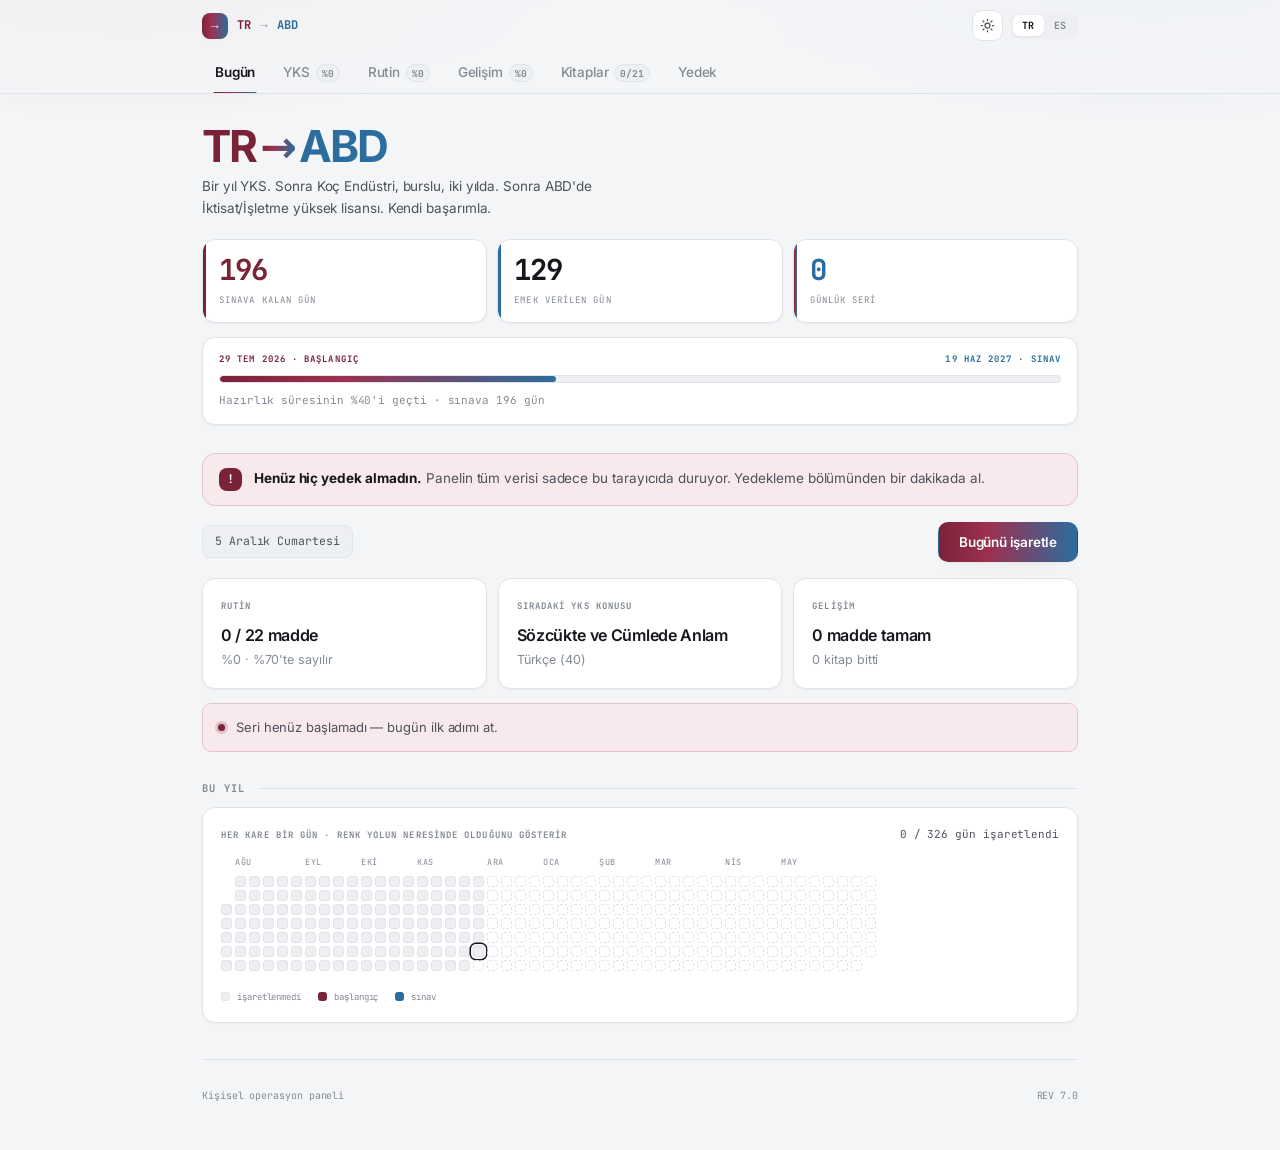
==== commit 90c918e1: "Add files via upload" ====
--- a/index.html
+++ b/index.html
@@ -6,8 +6,8 @@
 <title>TR → ABD · Operasyon Paneli</title>
 <meta name="description" content="YKS hazırlığı, günlük rutin, spor, dil ve kitap takibi. Hedef: ABD'de İktisat/İşletme yüksek lisansı.">
 
-<meta name="theme-color" content="#f6f6f3" media="(prefers-color-scheme: light)">
-<meta name="theme-color" content="#0e100f" media="(prefers-color-scheme: dark)">
+<meta name="theme-color" content="#f4f5f7" media="(prefers-color-scheme: light)">
+<meta name="theme-color" content="#0e1013" media="(prefers-color-scheme: dark)">
 <meta name="apple-mobile-web-app-capable" content="yes">
 <meta name="mobile-web-app-capable" content="yes">
 <meta name="apple-mobile-web-app-status-bar-style" content="black-translucent">
@@ -17,7 +17,6 @@
 <link rel="icon" href="icon.svg" type="image/svg+xml">
 <link rel="apple-touch-icon" href="icon-180.png">
 
-<!-- Temayı CSS'ten önce uygula: sayfa açılırken beyaz parlama olmasın. -->
 <script>
 (function(){
   try{
@@ -33,20 +32,20 @@
 </head>
 <body>
 
+<!-- İlerleme halkalarının kirazdan maviye geçişi -->
+<svg width="0" height="0" style="position:absolute" aria-hidden="true"><defs>
+  <linearGradient id="yolGrad" x1="0" y1="0" x2="1" y2="1">
+    <stop offset="0%" style="stop-color:var(--cherry)"></stop>
+    <stop offset="100%" style="stop-color:var(--blue)"></stop>
+  </linearGradient>
+</defs></svg>
+
 <header class="top" id="topBar">
   <div class="top-in">
-    <a class="brand" href="#ust">
+    <a class="brand" href="#bugun">
       <span class="brand-m" aria-hidden="true">→</span>
-      TR <span>→</span> ABD
+      <span class="brand-tr">TR</span><span class="brand-ar">→</span><span class="brand-us">ABD</span>
     </a>
-    <nav class="nav">
-      <a class="nav-a" href="#bugun" data-tr="Bugün" data-es="Hoy">Bugün</a>
-      <a class="nav-a" href="#yks" data-tr="YKS" data-es="YKS">YKS</a>
-      <a class="nav-a" href="#rutin" data-tr="Rutin" data-es="Rutina">Rutin</a>
-      <a class="nav-a" href="#gelisim" data-tr="Gelişim" data-es="Desarrollo">Gelişim</a>
-      <a class="nav-a" href="#kitap" data-tr="Kitaplar" data-es="Libros">Kitaplar</a>
-      <a class="nav-a" href="#yedek" data-tr="Yedek" data-es="Copia">Yedek</a>
-    </nav>
     <div class="top-r">
       <button type="button" class="theme-btn" id="themeBtn" title="Tema" aria-label="Tema değiştir">
         <svg class="i-sun" viewBox="0 0 24 24" fill="none" stroke="currentColor" stroke-width="2" stroke-linecap="round">
@@ -65,38 +64,54 @@
   </div>
 </header>
 
+<div class="tabs-w">
+  <div class="tabs" id="tabs">
+    <button type="button" class="tab on" data-tab="bugun"><span data-tr="Bugün" data-es="Hoy">Bugün</span></button>
+    <button type="button" class="tab" data-tab="yks"><span>YKS</span><span class="tab-n" id="tnYks"></span></button>
+    <button type="button" class="tab" data-tab="rutin"><span data-tr="Rutin" data-es="Rutina">Rutin</span><span class="tab-n" id="tnRutin"></span></button>
+    <button type="button" class="tab" data-tab="gelisim"><span data-tr="Gelişim" data-es="Desarrollo">Gelişim</span><span class="tab-n" id="tnGelisim"></span></button>
+    <button type="button" class="tab" data-tab="kitap"><span data-tr="Kitaplar" data-es="Libros">Kitaplar</span><span class="tab-n" id="tnKitap"></span></button>
+    <button type="button" class="tab" data-tab="yedek"><span data-tr="Yedek" data-es="Copia">Yedek</span></button>
+  </div>
+</div>
+
 <div class="wrap">
 
-  <div class="hero" id="ust">
-    <p class="eyebrow" data-tr="Tek hedef · ABD'de yüksek lisans" data-es="Un solo objetivo · máster en EE. UU.">Tek hedef · ABD'de yüksek lisans</p>
-    <h1>TR <i>→</i> ABD</h1>
-    <p class="lede" data-tr="Bir yıl YKS. Sonra Koç Üniversitesi Endüstri Mühendisliği, burslu, iki yılda. Sonra ABD'de İktisat/İşletme yüksek lisansı. Kimseye bel bağlamadan, kendi başarımla." data-es="Un año de YKS. Después, Ingeniería Industrial en la Universidad Koç, con beca, en dos años. Después, un máster en Economía/Empresariales en EE. UU. Sin depender de nadie, con mi propio mérito.">Bir yıl YKS. Sonra Koç Üniversitesi Endüstri Mühendisliği, burslu, iki yılda. Sonra ABD'de İktisat/İşletme yüksek lisansı. Kimseye bel bağlamadan, kendi başarımla.</p>
+  <div class="hero">
+    <div class="hero-top">
+      <div>
+        <h1><span class="tr">TR</span><i class="ar">→</i><span class="us">ABD</span></h1>
+        <p class="lede" data-tr="Bir yıl YKS. Sonra Koç Endüstri, burslu, iki yılda. Sonra ABD'de İktisat/İşletme yüksek lisansı. Kendi başarımla." data-es="Un año de YKS. Después Ingeniería Industrial en Koç, con beca, en dos años. Después un máster en Economía/Empresariales en EE. UU. Con mi propio mérito.">Bir yıl YKS. Sonra Koç Endüstri, burslu, iki yılda. Sonra ABD'de İktisat/İşletme yüksek lisansı. Kendi başarımla.</p>
+      </div>
+    </div>
 
     <div class="stats">
-      <div class="stat hot">
+      <div class="stat s-tr">
         <div class="stat-n" id="statKalan">–</div>
         <div class="stat-k" data-tr="Sınava kalan gün" data-es="Días para el examen">Sınava kalan gün</div>
       </div>
-      <div class="stat">
+      <div class="stat s-us">
         <div class="stat-n" id="statGecen">–</div>
         <div class="stat-k" data-tr="Emek verilen gün" data-es="Días invertidos">Emek verilen gün</div>
       </div>
-      <div class="stat">
+      <div class="stat s-yol">
         <div class="stat-n" id="statSeri">–</div>
         <div class="stat-k" data-tr="Günlük seri" data-es="Racha diaria">Günlük seri</div>
       </div>
     </div>
 
     <div class="hero-bar">
+      <div class="hb-uc">
+        <span class="u-tr" data-tr="29 Tem 2026 · Başlangıç" data-es="29 jul 2026 · Inicio">29 Tem 2026 · Başlangıç</span>
+        <span class="u-us" data-tr="19 Haz 2027 · Sınav" data-es="19 jun 2027 · Examen">19 Haz 2027 · Sınav</span>
+      </div>
       <div class="bar"><i id="yilBar"></i></div>
       <div class="prog-s" id="yilBarNot"></div>
     </div>
   </div>
 
-  <section id="bugun">
-    <h2 data-no="01" data-tr="Bugün" data-es="Hoy">Bugün</h2>
-    <p class="sub" data-tr="Gün 04:00'te biter — gece geç işaretlersen hâlâ dünkü güne yazılır." data-es="El día termina a las 04:00: si marcas de madrugada, cuenta para el día anterior.">Gün 04:00'te biter — gece geç işaretlersen hâlâ dünkü güne yazılır.</p>
-
+  <!-- ==================== BUGÜN ==================== -->
+  <section class="panel on" id="p-bugun">
     <div class="alarm" id="yedekAlarm" hidden>
       <span class="alarm-i">!</span>
       <span id="yedekAlarmTxt"></span>
@@ -108,17 +123,17 @@
     </div>
 
     <div class="cards">
-      <a class="card" href="#rutin">
+      <a class="card" href="#rutin" data-go="rutin">
         <div class="ck" data-tr="Rutin" data-es="Rutina">Rutin</div>
         <div class="cv" id="bRutin">—</div>
         <div class="ca" id="bRutinAlt"></div>
       </a>
-      <a class="card" href="#yks">
+      <a class="card" href="#yks" data-go="yks">
         <div class="ck" data-tr="Sıradaki YKS konusu" data-es="Siguiente tema del YKS">Sıradaki YKS konusu</div>
         <div class="cv" id="bYks">—</div>
         <div class="ca" id="bYksAlt"></div>
       </a>
-      <a class="card" href="#gelisim">
+      <a class="card" href="#gelisim" data-go="gelisim">
         <div class="ck" data-tr="Gelişim" data-es="Desarrollo">Gelişim</div>
         <div class="cv" id="bGelisim">—</div>
         <div class="ca" id="bGelisimAlt"></div>
@@ -128,9 +143,9 @@
     <div class="seri" id="seriNot"></div>
 
     <h3 data-tr="Bu yıl" data-es="Este año">Bu yıl</h3>
-    <div class="card yg-w">
+    <div class="card">
       <div class="yg-h">
-        <span class="yg-t" data-tr="Başlangıçtan sınava · her kare bir gün" data-es="Del inicio al examen · cada cuadro es un día">Başlangıçtan sınava · her kare bir gün</span>
+        <span class="yg-t" data-tr="Her kare bir gün · renk yolun neresinde olduğunu gösterir" data-es="Cada cuadro es un día · el color muestra dónde estás del camino">Her kare bir gün · renk yolun neresinde olduğunu gösterir</span>
         <span class="yg-n" id="ygSayi"></span>
       </div>
       <div class="yg-scroll">
@@ -139,13 +154,15 @@
       </div>
       <div class="yg-key">
         <i></i><span data-tr="işaretlenmedi" data-es="sin marcar">işaretlenmedi</span>
-        <i class="on" style="margin-left:8px;"></i><span data-tr="işaretlendi" data-es="marcado">işaretlendi</span>
-      </div>
-    </div>
-  </section>
-
-  <section id="yks">
-    <h2 data-no="02" data-tr="YKS" data-es="YKS">YKS</h2>
+        <i class="k1" style="margin-left:10px;"></i><span data-tr="başlangıç" data-es="inicio">başlangıç</span>
+        <i class="k2" style="margin-left:10px;"></i><span data-tr="sınav" data-es="examen">sınav</span>
+      </div>
+    </div>
+  </section>
+
+  <!-- ==================== YKS ==================== -->
+  <section class="panel" id="p-yks">
+    <h2 data-tr="YKS" data-es="YKS">YKS</h2>
     <p class="sub" data-tr="19 Haziran 2027 · Hedef: Koç Üniversitesi Endüstri Mühendisliği (burslu)" data-es="19 de junio de 2027 · Objetivo: Ingeniería Industrial en la Universidad Koç (con beca)">19 Haziran 2027 · Hedef: Koç Üniversitesi Endüstri Mühendisliği (burslu)</p>
 
     <div class="cd">
@@ -155,44 +172,12 @@
       <div class="cd-u"><div class="cd-n" id="cdSn">00</div><div class="cd-k" data-tr="Saniye" data-es="Segundos">Saniye</div></div>
     </div>
 
-    <h3 data-tr="Nereye gidiyoruz" data-es="Adónde vamos">Nereye gidiyoruz</h3>
-    <div class="tw">
-      <table>
-        <thead><tr>
-          <th data-tr="Bölüm" data-es="Parte">Bölüm</th>
-          <th data-tr="Soru" data-es="Preguntas">Soru</th>
-          <th data-tr="İlk 100 hedefi" data-es="Objetivo top 100">İlk 100 hedefi</th>
-          <th data-tr="Koç için tahmini" data-es="Estimado para Koç">Koç için tahmini</th>
-        </tr></thead>
-        <tbody>
-          <tr><td>TYT</td><td>120</td><td class="hi">115–119</td><td>~105–112</td></tr>
-          <tr><td>AYT</td><td>80</td><td class="hi">75–80</td><td>~62–70</td></tr>
-          <tr class="sum"><td data-tr="Anlamı" data-es="Significa">Anlamı</td><td>200</td><td class="hi" data-tr="~8 soru hata payı" data-es="~8 preguntas de margen">~8 soru hata payı</td><td data-tr="~25 soru hata payı" data-es="~25 preguntas de margen">~25 soru hata payı</td></tr>
-        </tbody>
-      </table>
-    </div>
-
-    <div class="pts">
-      <div class="pt">
-        <div class="pt-i">!</div>
-        <div class="pt-t" data-html="1" data-tr="&lt;b&gt;İki hedefi karıştırma.&lt;/b&gt; Koç Endüstri'nin son 6 yıllık bandı 495–1126 sıralama. İlk 100'ü güvenlik payı olarak hedeflemek doğru, ama son 400 sıralık farkı kovalarken kendini tüketme — kırmızı çizgi ilk 1000'in içinde rahat bitirmek." data-es="&lt;b&gt;No confundas los dos objetivos.&lt;/b&gt; La banda de los últimos seis años de Ing. Industrial en Koç es 495–1126. Apuntar al top 100 como margen está bien, pero no te agotes persiguiendo los últimos 400 puestos: la línea roja es terminar holgadamente dentro de los 1000 primeros."><b>İki hedefi karıştırma.</b> Koç Endüstri'nin son 6 yıllık bandı 495–1126 sıralama. İlk 100'ü güvenlik payı olarak hedeflemek doğru, ama son 400 sıralık farkı kovalarken kendini tüketme — kırmızı çizgi ilk 1000'in içinde rahat bitirmek.</div>
-      </div>
-      <div class="pt">
-        <div class="pt-i">+</div>
-        <div class="pt-t" data-html="1" data-tr="&lt;b&gt;Elindeki avantaj.&lt;/b&gt; OBP 98.7 ve tam katsayı beklentisiyle yerleştirme puanına ~59 puan geliyor. Aynı neti yapan ama diploma notu düşük bir rakibin önünde başlıyorsun." data-es="&lt;b&gt;Tu ventaja.&lt;/b&gt; Con un OBP de 98,7 y el coeficiente completo, se suman unos 59 puntos a la nota de admisión. Empiezas por delante de quien saque los mismos netos con peor nota de bachillerato."><b>Elindeki avantaj.</b> OBP 98.7 ve tam katsayı beklentisiyle yerleştirme puanına ~59 puan geliyor. Aynı neti yapan ama diploma notu düşük bir rakibin önünde başlıyorsun.</div>
-      </div>
-      <div class="pt">
-        <div class="pt-i">↗</div>
-        <div class="pt-t" data-html="1" data-tr="&lt;b&gt;Mesafe.&lt;/b&gt; 1.5 ayda 28.000 yaptın; taban sağlam. Buradan hedefe kabaca TYT'de +30, AYT'de +30 net var. Bir yıllık tam zamanlı çalışmayla ulaşılabilir — ama netlerin aylık ölçülmesi şartıyla." data-es="&lt;b&gt;La distancia.&lt;/b&gt; En mes y medio llegaste al puesto 28.000; la base es sólida. De aquí al objetivo faltan unos +30 netos en TYT y +30 en AYT. Es alcanzable con un año a tiempo completo, siempre que midas los netos cada mes."><b>Mesafe.</b> 1.5 ayda 28.000 yaptın; taban sağlam. Buradan hedefe kabaca TYT'de +30, AYT'de +30 net var. Bir yıllık tam zamanlı çalışmayla ulaşılabilir — ama netlerin aylık ölçülmesi şartıyla.</div>
-      </div>
-    </div>
-
     <h3 data-tr="Konu takibi" data-es="Seguimiento de temas">Konu takibi</h3>
     <div class="card" style="margin-bottom:16px;">
       <div class="ring-w">
-        <svg class="ring" viewBox="0 0 64 64" aria-hidden="true">
-          <circle class="r-bg" cx="32" cy="32" r="27"></circle>
-          <circle class="r-fg" id="yksRing" cx="32" cy="32" r="27"></circle>
+        <svg class="ring" viewBox="0 0 66 66" aria-hidden="true">
+          <circle class="r-bg" cx="33" cy="33" r="28"></circle>
+          <circle class="r-fg" id="yksRing" cx="33" cy="33" r="28"></circle>
         </svg>
         <div style="flex:1; min-width:0;">
           <div class="prog-top">
@@ -205,13 +190,13 @@
       </div>
       <div style="margin-top:18px;" id="yksBars"></div>
     </div>
+
     <h3>TYT</h3>
     <div id="yksTyt"></div>
     <h3 data-tr="AYT (Sayısal)" data-es="AYT (Ciencias)">AYT (Sayısal)</h3>
     <div id="yksAyt"></div>
 
     <h3 data-tr="Haftalık soru kotası" data-es="Cuota semanal de preguntas">Haftalık soru kotası</h3>
-    <p class="note" data-tr="Taslak: sınavdaki soru ağırlığının 3 katı. Kendi tempona göre değiştir. Haftayı sen sıfırlarsın." data-es="Borrador: el triple del peso de preguntas del examen. Ajústalo a tu ritmo. La semana la reinicias tú.">Taslak: sınavdaki soru ağırlığının 3 katı. Kendi tempona göre değiştir. Haftayı sen sıfırlarsın.</p>
     <div class="tw">
       <table>
         <thead><tr>
@@ -248,68 +233,117 @@
         </tbody>
       </table>
     </div>
-
-    <h3 data-tr="Kaynaklar" data-es="Materiales">Kaynaklar</h3>
-    <p class="note" data-tr="Kural: kaynak seni dövmek için değil, eksiğini göstermek için. Şu anki netinin bir seviye üstünden başla ve o kaynağı bitirmeden bir üste geçme. Mekatronik okuduğun için AYT Matematik ve Fizik'te doğrudan İleri sütunundan girmeyi dene; Türkçe ve Biyoloji'de ego yapmadan alttan başla." data-es="Regla: el material no está para machacarte, sino para mostrarte lo que te falta. Empieza un nivel por encima de tus netos actuales y no pases al siguiente sin terminar el anterior. Como estudias Mecatrónica, prueba a entrar directamente por la columna Avanzado en Matemáticas y Física de AYT; en Lengua turca y Biología, empieza desde abajo sin orgullo.">Kural: kaynak seni dövmek için değil, eksiğini göstermek için. Şu anki netinin bir seviye üstünden başla ve o kaynağı bitirmeden bir üste geçme. Mekatronik okuduğun için AYT Matematik ve Fizik'te doğrudan İleri sütunundan girmeyi dene; Türkçe ve Biyoloji'de ego yapmadan alttan başla.</p>
-    <div class="tw">
-      <table>
-        <thead><tr>
-          <th data-tr="Ders" data-es="Asignatura">Ders</th>
-          <th data-tr="Başlangıç" data-es="Inicial">Başlangıç</th>
-          <th data-tr="Orta" data-es="Medio">Orta</th>
-          <th data-tr="İleri" data-es="Avanzado">İleri</th>
-          <th data-tr="Çok ileri" data-es="Muy avanzado">Çok ileri</th>
-        </tr></thead>
-        <tbody>
-          <tr><td><b>TYT Mat</b></td><td>Alt Yapı, Yarı Çap</td><td>Merkez, BES Ulti</td><td>Orijinal, Bilgi Sarmal</td><td class="hi">Acil, Apotemi</td></tr>
-          <tr><td><b>TYT Türkçe</b></td><td>ENS</td><td>Merkez, Hız ve Renk</td><td>ÇAP, Bilgi Sarmal</td><td class="hi">Paragrafik, Yayın Denizi PRO</td></tr>
-          <tr><td><b>TYT Fen</b></td><td>Hız ve Renk</td><td>Palme</td><td>Bilgi Sarmal</td><td class="hi">3D</td></tr>
-          <tr><td><b>AYT Mat</b></td><td>Birey B</td><td>Orijinal, Aktif</td><td>Bilgi Sarmal, Limit</td><td class="hi">Karekök, Apotemi, Endemik</td></tr>
-          <tr><td><b>AYT Fen</b></td><td>Esen</td><td>Palme</td><td>Kafadengi</td><td class="hi">Aydın</td></tr>
-        </tbody>
-      </table>
-    </div>
-    <div class="tw">
-      <table>
-        <thead><tr>
-          <th data-tr="Deneme seviyesi" data-es="Nivel de simulacro">Deneme seviyesi</th>
-          <th>TYT</th>
-          <th>AYT</th>
-          <th data-tr="Ne zaman" data-es="Cuándo">Ne zaman</th>
-        </tr></thead>
-        <tbody>
-          <tr><td><b data-tr="Başlangıç" data-es="Inicial">Başlangıç</b></td><td>Endemik, Bilgi Sarmal Pusula, Miray</td><td>Endemik, Hız ve Renk, Biyotik</td><td data-tr="Konu bitirme dönemi" data-es="Mientras cierras temas">Konu bitirme dönemi</td></tr>
-          <tr><td><b data-tr="Orta" data-es="Medio">Orta</b></td><td>Toprak, Bilgi Sarmal Kontrol, Aydın</td><td>Toprak, Bilgi Sarmal, Limit</td><td data-tr="Netleri oturtma dönemi" data-es="Para asentar netos">Netleri oturtma dönemi</td></tr>
-          <tr><td><b data-tr="ÖSYM benzeri" data-es="Estilo ÖSYM">ÖSYM benzeri</b></td><td>345, 3D, Deneme Deposu</td><td>345, Aydın, Orijinal</td><td class="hi" data-tr="Asıl referansın bu" data-es="Tu referencia real">Asıl referansın bu</td></tr>
-          <tr class="sum"><td><b data-tr="Zor" data-es="Difícil">Zor</b></td><td>Apotemi, 3D, Ulti, Paragrafya</td><td>3D, Apotemi, Barış, Acil</td><td data-tr="Son 3–4 ay" data-es="Últimos 3–4 meses">Son 3–4 ay</td></tr>
-        </tbody>
-      </table>
-    </div>
-    <div class="pts">
-      <div class="pt">
-        <div class="pt-i">1</div>
-        <div class="pt-t" data-html="1" data-tr="&lt;b&gt;Deneme temposu.&lt;/b&gt; İlk 3 ay: 2 haftada 1. 4.–8. ay: haftada 1 TYT + 1 AYT. Son 4 ay: haftada 2+2, mümkünse gerçek sınav saatinde (TYT 10:15)." data-es="&lt;b&gt;Ritmo de simulacros.&lt;/b&gt; Primeros 3 meses: uno cada dos semanas. Meses 4–8: uno de TYT y uno de AYT por semana. Últimos 4 meses: 2+2 por semana, a ser posible a la hora real del examen (TYT 10:15)."><b>Deneme temposu.</b> İlk 3 ay: 2 haftada 1. 4.–8. ay: haftada 1 TYT + 1 AYT. Son 4 ay: haftada 2+2, mümkünse gerçek sınav saatinde (TYT 10:15).</div>
-      </div>
-      <div class="pt">
-        <div class="pt-i">2</div>
-        <div class="pt-t" data-html="1" data-tr="&lt;b&gt;Denemenin asıl işi çözmek değil, analiz.&lt;/b&gt; Her yanlışı deftere yaz: konu adı + neden yanlış (bilgi mi, dikkat mi, zaman mı). İlk 100 bandındaki farkı yaratan şey daha çok soru çözmek değil, aynı hatayı ikinci kez yapmamak." data-es="&lt;b&gt;El trabajo del simulacro no es resolverlo, sino analizarlo.&lt;/b&gt; Anota cada fallo: tema + causa (falta de conocimiento, despiste o tiempo). Lo que marca la diferencia en el top 100 no es hacer más preguntas, sino no repetir el mismo error."><b>Denemenin asıl işi çözmek değil, analiz.</b> Her yanlışı deftere yaz: konu adı + neden yanlış (bilgi mi, dikkat mi, zaman mı). İlk 100 bandındaki farkı yaratan şey daha çok soru çözmek değil, aynı hatayı ikinci kez yapmamak.</div>
-      </div>
-      <div class="pt">
-        <div class="pt-i">3</div>
-        <div class="pt-t" data-html="1" data-tr="&lt;b&gt;Yayın listeleri her yıl değişir.&lt;/b&gt; Kitap almadan önce o yılın baskısına ve güncel yorumlara bak. Kaynak seçimi, doğru kaynağı bulmaktan çok seçtiğini bitirmekle ilgili." data-es="&lt;b&gt;Las listas de editoriales cambian cada año.&lt;/b&gt; Antes de comprar, mira la edición del año y las reseñas actuales. Elegir material va menos de encontrar el perfecto que de terminar el que elegiste."><b>Yayın listeleri her yıl değişir.</b> Kitap almadan önce o yılın baskısına ve güncel yorumlara bak. Kaynak seçimi, doğru kaynağı bulmaktan çok seçtiğini bitirmekle ilgili.</div>
-      </div>
-    </div>
-  </section>
-
-  <section id="rutin">
-    <h2 data-no="03" data-tr="Rutin" data-es="Rutina">Rutin</h2>
+    <p class="note" data-tr="Taslak: sınavdaki soru ağırlığının 3 katı. Kendi tempona göre değiştir, haftayı sen sıfırlarsın." data-es="Borrador: el triple del peso de preguntas del examen. Ajústalo a tu ritmo; la semana la reinicias tú.">Taslak: sınavdaki soru ağırlığının 3 katı. Kendi tempona göre değiştir, haftayı sen sıfırlarsın.</p>
+
+    <h3 data-tr="Referans" data-es="Referencia">Referans</h3>
+
+    <details class="acc ref">
+      <summary><span class="acc-n" data-tr="Hedef ve mesafe" data-es="Objetivo y distancia">Hedef ve mesafe</span></summary>
+      <div class="acc-b">
+        <div class="tw">
+          <table>
+            <thead><tr>
+              <th data-tr="Bölüm" data-es="Parte">Bölüm</th>
+              <th data-tr="Soru" data-es="Preguntas">Soru</th>
+              <th data-tr="İlk 100 hedefi" data-es="Objetivo top 100">İlk 100 hedefi</th>
+              <th data-tr="Koç için tahmini" data-es="Estimado para Koç">Koç için tahmini</th>
+            </tr></thead>
+            <tbody>
+              <tr><td>TYT</td><td>120</td><td class="hi">115–119</td><td>~105–112</td></tr>
+              <tr><td>AYT</td><td>80</td><td class="hi">75–80</td><td>~62–70</td></tr>
+              <tr class="sum"><td data-tr="Anlamı" data-es="Significa">Anlamı</td><td>200</td><td class="hi" data-tr="~8 soru hata payı" data-es="~8 preguntas de margen">~8 soru hata payı</td><td data-tr="~25 soru hata payı" data-es="~25 preguntas de margen">~25 soru hata payı</td></tr>
+            </tbody>
+          </table>
+        </div>
+        <div class="pts">
+          <div class="pt">
+            <div class="pt-i">!</div>
+            <div class="pt-t" data-html="1" data-tr="&lt;b&gt;İki hedefi karıştırma.&lt;/b&gt; Koç Endüstri'nin son 6 yıllık bandı 495–1126 sıralama. İlk 100'ü güvenlik payı olarak hedeflemek doğru, ama son 400 sıralık farkı kovalarken kendini tüketme — kırmızı çizgi ilk 1000'in içinde rahat bitirmek." data-es="&lt;b&gt;No confundas los dos objetivos.&lt;/b&gt; La banda de los últimos seis años de Ing. Industrial en Koç es 495–1126. Apuntar al top 100 como margen está bien, pero no te agotes persiguiendo los últimos 400 puestos."><b>İki hedefi karıştırma.</b> Koç Endüstri'nin son 6 yıllık bandı 495–1126 sıralama. İlk 100'ü güvenlik payı olarak hedeflemek doğru, ama son 400 sıralık farkı kovalarken kendini tüketme — kırmızı çizgi ilk 1000'in içinde rahat bitirmek.</div>
+          </div>
+          <div class="pt">
+            <div class="pt-i">+</div>
+            <div class="pt-t" data-html="1" data-tr="&lt;b&gt;Elindeki avantaj.&lt;/b&gt; OBP 98.7 ve tam katsayı beklentisiyle yerleştirme puanına ~59 puan geliyor. Aynı neti yapan ama diploma notu düşük bir rakibin önünde başlıyorsun." data-es="&lt;b&gt;Tu ventaja.&lt;/b&gt; Con un OBP de 98,7 y el coeficiente completo, se suman unos 59 puntos a la nota de admisión."><b>Elindeki avantaj.</b> OBP 98.7 ve tam katsayı beklentisiyle yerleştirme puanına ~59 puan geliyor. Aynı neti yapan ama diploma notu düşük bir rakibin önünde başlıyorsun.</div>
+          </div>
+          <div class="pt">
+            <div class="pt-i">↗</div>
+            <div class="pt-t" data-html="1" data-tr="&lt;b&gt;Mesafe.&lt;/b&gt; 1.5 ayda 28.000 yaptın; taban sağlam. Buradan hedefe kabaca TYT'de +30, AYT'de +30 net var. Bir yıllık tam zamanlı çalışmayla ulaşılabilir — ama netlerin aylık ölçülmesi şartıyla." data-es="&lt;b&gt;La distancia.&lt;/b&gt; En mes y medio llegaste al puesto 28.000. De aquí al objetivo faltan unos +30 netos en TYT y +30 en AYT."><b>Mesafe.</b> 1.5 ayda 28.000 yaptın; taban sağlam. Buradan hedefe kabaca TYT'de +30, AYT'de +30 net var. Bir yıllık tam zamanlı çalışmayla ulaşılabilir — ama netlerin aylık ölçülmesi şartıyla.</div>
+          </div>
+        </div>
+      </div>
+    </details>
+
+    <details class="acc ref">
+      <summary><span class="acc-n" data-tr="Kaynaklar" data-es="Materiales">Kaynaklar</span></summary>
+      <div class="acc-b">
+        <p class="note" data-tr="Kural: kaynak seni dövmek için değil, eksiğini göstermek için. Şu anki netinin bir seviye üstünden başla ve bitirmeden bir üste geçme. Mekatronik okuduğun için AYT Matematik ve Fizik'te doğrudan İleri sütunundan girmeyi dene; Türkçe ve Biyoloji'de ego yapmadan alttan başla." data-es="Regla: el material no está para machacarte, sino para mostrarte lo que te falta. Empieza un nivel por encima de tus netos y no pases al siguiente sin terminar el anterior.">Kural: kaynak seni dövmek için değil, eksiğini göstermek için. Şu anki netinin bir seviye üstünden başla ve bitirmeden bir üste geçme. Mekatronik okuduğun için AYT Matematik ve Fizik'te doğrudan İleri sütunundan girmeyi dene; Türkçe ve Biyoloji'de ego yapmadan alttan başla.</p>
+        <div class="tw">
+          <table>
+            <thead><tr>
+              <th data-tr="Ders" data-es="Asignatura">Ders</th>
+              <th data-tr="Başlangıç" data-es="Inicial">Başlangıç</th>
+              <th data-tr="Orta" data-es="Medio">Orta</th>
+              <th data-tr="İleri" data-es="Avanzado">İleri</th>
+              <th data-tr="Çok ileri" data-es="Muy avanzado">Çok ileri</th>
+            </tr></thead>
+            <tbody>
+              <tr><td><b>TYT Mat</b></td><td>Alt Yapı, Yarı Çap</td><td>Merkez, BES Ulti</td><td>Orijinal, Bilgi Sarmal</td><td class="hi">Acil, Apotemi</td></tr>
+              <tr><td><b>TYT Türkçe</b></td><td>ENS</td><td>Merkez, Hız ve Renk</td><td>ÇAP, Bilgi Sarmal</td><td class="hi">Paragrafik, Yayın Denizi PRO</td></tr>
+              <tr><td><b>TYT Fen</b></td><td>Hız ve Renk</td><td>Palme</td><td>Bilgi Sarmal</td><td class="hi">3D</td></tr>
+              <tr><td><b>AYT Mat</b></td><td>Birey B</td><td>Orijinal, Aktif</td><td>Bilgi Sarmal, Limit</td><td class="hi">Karekök, Apotemi, Endemik</td></tr>
+              <tr><td><b>AYT Fen</b></td><td>Esen</td><td>Palme</td><td>Kafadengi</td><td class="hi">Aydın</td></tr>
+            </tbody>
+          </table>
+        </div>
+      </div>
+    </details>
+
+    <details class="acc ref">
+      <summary><span class="acc-n" data-tr="Denemeler" data-es="Simulacros">Denemeler</span></summary>
+      <div class="acc-b">
+        <div class="tw">
+          <table>
+            <thead><tr>
+              <th data-tr="Seviye" data-es="Nivel">Seviye</th>
+              <th>TYT</th>
+              <th>AYT</th>
+              <th data-tr="Ne zaman" data-es="Cuándo">Ne zaman</th>
+            </tr></thead>
+            <tbody>
+              <tr><td><b data-tr="Başlangıç" data-es="Inicial">Başlangıç</b></td><td>Endemik, Bilgi Sarmal Pusula, Miray</td><td>Endemik, Hız ve Renk, Biyotik</td><td data-tr="Konu bitirme dönemi" data-es="Mientras cierras temas">Konu bitirme dönemi</td></tr>
+              <tr><td><b data-tr="Orta" data-es="Medio">Orta</b></td><td>Toprak, Bilgi Sarmal Kontrol, Aydın</td><td>Toprak, Bilgi Sarmal, Limit</td><td data-tr="Netleri oturtma dönemi" data-es="Para asentar netos">Netleri oturtma dönemi</td></tr>
+              <tr><td><b data-tr="ÖSYM benzeri" data-es="Estilo ÖSYM">ÖSYM benzeri</b></td><td>345, 3D, Deneme Deposu</td><td>345, Aydın, Orijinal</td><td class="hi" data-tr="Asıl referansın bu" data-es="Tu referencia real">Asıl referansın bu</td></tr>
+              <tr class="sum"><td><b data-tr="Zor" data-es="Difícil">Zor</b></td><td>Apotemi, 3D, Ulti, Paragrafya</td><td>3D, Apotemi, Barış, Acil</td><td data-tr="Son 3–4 ay" data-es="Últimos 3–4 meses">Son 3–4 ay</td></tr>
+            </tbody>
+          </table>
+        </div>
+        <div class="pts">
+          <div class="pt">
+            <div class="pt-i">1</div>
+            <div class="pt-t" data-html="1" data-tr="&lt;b&gt;Tempo.&lt;/b&gt; İlk 3 ay: 2 haftada 1. 4.–8. ay: haftada 1 TYT + 1 AYT. Son 4 ay: haftada 2+2, mümkünse gerçek sınav saatinde (TYT 10:15)." data-es="&lt;b&gt;Ritmo.&lt;/b&gt; Primeros 3 meses: uno cada dos semanas. Meses 4–8: uno de TYT y uno de AYT por semana. Últimos 4 meses: 2+2."><b>Tempo.</b> İlk 3 ay: 2 haftada 1. 4.–8. ay: haftada 1 TYT + 1 AYT. Son 4 ay: haftada 2+2, mümkünse gerçek sınav saatinde (TYT 10:15).</div>
+          </div>
+          <div class="pt">
+            <div class="pt-i">2</div>
+            <div class="pt-t" data-html="1" data-tr="&lt;b&gt;Asıl iş çözmek değil, analiz.&lt;/b&gt; Her yanlışı deftere yaz: konu adı + neden yanlış (bilgi mi, dikkat mi, zaman mı). Farkı yaratan şey daha çok soru çözmek değil, aynı hatayı ikinci kez yapmamak." data-es="&lt;b&gt;El trabajo no es resolver, es analizar.&lt;/b&gt; Anota cada fallo: tema y causa. Lo que marca la diferencia es no repetir el mismo error."><b>Asıl iş çözmek değil, analiz.</b> Her yanlışı deftere yaz: konu adı + neden yanlış (bilgi mi, dikkat mi, zaman mı). Farkı yaratan şey daha çok soru çözmek değil, aynı hatayı ikinci kez yapmamak.</div>
+          </div>
+          <div class="pt">
+            <div class="pt-i">3</div>
+            <div class="pt-t" data-html="1" data-tr="&lt;b&gt;Yayın listeleri her yıl değişir.&lt;/b&gt; Kitap almadan önce o yılın baskısına ve güncel yorumlara bak. Kaynak seçimi, doğru kaynağı bulmaktan çok seçtiğini bitirmekle ilgili." data-es="&lt;b&gt;Las listas cambian cada año.&lt;/b&gt; Mira la edición del año antes de comprar. Elegir material va de terminar el que elegiste."><b>Yayın listeleri her yıl değişir.</b> Kitap almadan önce o yılın baskısına ve güncel yorumlara bak. Kaynak seçimi, doğru kaynağı bulmaktan çok seçtiğini bitirmekle ilgili.</div>
+          </div>
+        </div>
+      </div>
+    </details>
+  </section>
+
+  <!-- ==================== RUTİN ==================== -->
+  <section class="panel" id="p-rutin">
+    <h2 data-tr="Rutin" data-es="Rutina">Rutin</h2>
     <p class="sub" data-tr="Kutucuklar her sabah sıfırlanır. Önemli olan tek bir mükemmel gün değil, üst üste gelen sıradan günler." data-es="Las casillas se reinician cada mañana. Lo que cuenta no es un día perfecto, sino muchos días corrientes seguidos.">Kutucuklar her sabah sıfırlanır. Önemli olan tek bir mükemmel gün değil, üst üste gelen sıradan günler.</p>
 
     <div class="card" style="margin-bottom:16px;">
       <div class="ring-w">
-        <svg class="ring" viewBox="0 0 64 64" aria-hidden="true">
-          <circle class="r-bg" cx="32" cy="32" r="27"></circle>
-          <circle class="r-fg" id="rutinRing" cx="32" cy="32" r="27"></circle>
+        <svg class="ring" viewBox="0 0 66 66" aria-hidden="true">
+          <circle class="r-bg" cx="33" cy="33" r="28"></circle>
+          <circle class="r-fg" id="rutinRing" cx="33" cy="33" r="28"></circle>
         </svg>
         <div style="flex:1; min-width:0;">
           <div class="prog-top">
@@ -324,27 +358,28 @@
     </div>
 
     <h3 data-tr="Gün şablonu" data-es="Plantilla del día">Gün şablonu</h3>
-    <p class="note" data-tr="Saatler kutsal değil, sıra kutsal: en zor iş güne en yakın, spor akşam bloğunun yakıtı, dil kısa ama asla atlanmayan bir alışkanlık. Bir bloğu kaçırdığın gün, o günü tamamen çöpe atma — kalan blokları yine işaretle." data-es="Las horas no son sagradas, el orden sí: la tarea más difícil al principio del día, el deporte como combustible del bloque de la tarde y el idioma como un hábito corto que nunca se salta. El día que te saltes un bloque, no tires el día entero: marca igualmente los demás.">Saatler kutsal değil, sıra kutsal: en zor iş güne en yakın, spor akşam bloğunun yakıtı, dil kısa ama asla atlanmayan bir alışkanlık. Bir bloğu kaçırdığın gün, o günü tamamen çöpe atma — kalan blokları yine işaretle.</p>
     <div class="card" id="rutinGun"></div>
+    <p class="note" data-tr="Saatler kutsal değil, sıra kutsal: en zor iş güne en yakın, spor akşam bloğunun yakıtı, dil kısa ama asla atlanmayan bir alışkanlık. Bir bloğu kaçırdığın gün, o günü tamamen çöpe atma — kalan blokları yine işaretle." data-es="Las horas no son sagradas, el orden sí. El día que te saltes un bloque, no tires el día entero: marca igualmente los demás.">Saatler kutsal değil, sıra kutsal: en zor iş güne en yakın, spor akşam bloğunun yakıtı, dil kısa ama asla atlanmayan bir alışkanlık. Bir bloğu kaçırdığın gün, o günü tamamen çöpe atma — kalan blokları yine işaretle.</p>
 
     <h3 data-tr="Haftalık spor" data-es="Deporte semanal">Haftalık spor</h3>
-    <p class="note" data-tr="Bugünün satırı vurgulu. Kuvvet günleri arasında en az bir gün boşluk var — kas antrenmanda değil, dinlenirken büyüyor. Pazar tam dinlenme: programın parçası, kaçamak değil." data-es="La fila de hoy está resaltada. Entre los días de fuerza hay al menos un día de descanso: el músculo no crece entrenando, sino descansando. El domingo es descanso total: parte del programa, no una excusa.">Bugünün satırı vurgulu. Kuvvet günleri arasında en az bir gün boşluk var — kas antrenmanda değil, dinlenirken büyüyor. Pazar tam dinlenme: programın parçası, kaçamak değil.</p>
     <div class="card" id="rutinSpor"></div>
+    <p class="note" data-tr="Bugünün satırı vurgulu. Kuvvet günleri arasında en az bir gün boşluk var — kas antrenmanda değil, dinlenirken büyüyor. Pazar tam dinlenme: programın parçası, kaçamak değil." data-es="La fila de hoy está resaltada. El músculo no crece entrenando, sino descansando. El domingo es descanso total: parte del programa.">Bugünün satırı vurgulu. Kuvvet günleri arasında en az bir gün boşluk var — kas antrenmanda değil, dinlenirken büyüyor. Pazar tam dinlenme: programın parçası, kaçamak değil.</p>
 
     <h3 data-tr="Beslenme" data-es="Alimentación">Beslenme</h3>
-    <p class="note" data-tr="Kısıtlayıcı bir diyet değil — çalışma performansını ayakta tutan birkaç sade alışkanlık. Amaç kilo vermek ya da bir şeyi yasaklamak değil, gün boyu enerjinin dalgalanmasını engellemek. Haftada bir serbest öğün bu düzenin düşmanı değil, sürdürülebilir olmasının şartı." data-es="No es una dieta restrictiva, sino unos pocos hábitos que sostienen tu rendimiento. El objetivo no es adelgazar ni prohibir nada, sino evitar los altibajos de energía. Una comida libre por semana no es enemiga de este orden: es la condición para que dure.">Kısıtlayıcı bir diyet değil — çalışma performansını ayakta tutan birkaç sade alışkanlık. Amaç kilo vermek ya da bir şeyi yasaklamak değil, gün boyu enerjinin dalgalanmasını engellemek. Haftada bir serbest öğün bu düzenin düşmanı değil, sürdürülebilir olmasının şartı.</p>
     <div class="card" id="rutinBeslenme"></div>
-  </section>
-
-  <section id="gelisim">
-    <h2 data-no="04" data-tr="Gelişim" data-es="Desarrollo">Gelişim</h2>
-    <p class="sub" data-tr="Bu yılın odağı: genel kültür, dil, spor, YKS. Siber ve kod düşük tempoda, WSL üzerinden. YL hazırlığı zemin seviyesinde." data-es="El foco de este año: cultura general, idioma, deporte y YKS. Ciberseguridad y código a ritmo bajo, vía WSL. La preparación del máster, a nivel de base.">Bu yılın odağı: genel kültür, dil, spor, YKS. Siber ve kod düşük tempoda, WSL üzerinden. YL hazırlığı zemin seviyesinde.</p>
+    <p class="note" data-tr="Kısıtlayıcı bir diyet değil — çalışma performansını ayakta tutan birkaç sade alışkanlık. Amaç kilo vermek değil, gün boyu enerjinin dalgalanmasını engellemek. Haftada bir serbest öğün bu düzenin düşmanı değil, sürdürülebilir olmasının şartı." data-es="No es una dieta restrictiva. El objetivo no es adelgazar, sino evitar los altibajos de energía. Una comida libre por semana es la condición para que dure.">Kısıtlayıcı bir diyet değil — çalışma performansını ayakta tutan birkaç sade alışkanlık. Amaç kilo vermek değil, gün boyu enerjinin dalgalanmasını engellemek. Haftada bir serbest öğün bu düzenin düşmanı değil, sürdürülebilir olmasının şartı.</p>
+  </section>
+
+  <!-- ==================== GELİŞİM ==================== -->
+  <section class="panel" id="p-gelisim">
+    <h2 data-tr="Gelişim" data-es="Desarrollo">Gelişim</h2>
+    <p class="sub" data-tr="Bu yılın odağı: genel kültür, dil, spor, YKS. Siber ve kod düşük tempoda, WSL üzerinden. YL hazırlığı zemin seviyesinde." data-es="El foco de este año: cultura general, idioma, deporte y YKS. Ciberseguridad y código a ritmo bajo. La preparación del máster, a nivel de base.">Bu yılın odağı: genel kültür, dil, spor, YKS. Siber ve kod düşük tempoda, WSL üzerinden. YL hazırlığı zemin seviyesinde.</p>
 
     <div class="card" style="margin-bottom:16px;">
       <div class="ring-w">
-        <svg class="ring" viewBox="0 0 64 64" aria-hidden="true">
-          <circle class="r-bg" cx="32" cy="32" r="27"></circle>
-          <circle class="r-fg" id="gelisimRing" cx="32" cy="32" r="27"></circle>
+        <svg class="ring" viewBox="0 0 66 66" aria-hidden="true">
+          <circle class="r-bg" cx="33" cy="33" r="28"></circle>
+          <circle class="r-fg" id="gelisimRing" cx="33" cy="33" r="28"></circle>
         </svg>
         <div style="flex:1; min-width:0;">
           <div class="prog-top">
@@ -361,25 +396,27 @@
     <div id="gelisimList"></div>
   </section>
 
-  <section id="kitap">
-    <h2 data-no="05" data-tr="Kitaplar" data-es="Libros">Kitaplar</h2>
+  <!-- ==================== KİTAPLAR ==================== -->
+  <section class="panel" id="p-kitap">
+    <h2 data-tr="Kitaplar" data-es="Libros">Kitaplar</h2>
     <p class="sub" id="kitapSub">—</p>
-    <p class="note" data-tr="Hepsi Storytel Türkiye'de mevcut (katalog değişebilir, bulamazsan atla). Sesli dinlemek de sayılır — spor yaparken ve yolda dinlemek, günde ekstra bir saat kazandırır. Türk edebiyatı kategorisi doğrudan TYT Türkçe paragraf netine yarar: paragrafı yükselten şey soru bankası değil, düzenli nitelikli okumadır." data-es="Todos están en Storytel Turquía (el catálogo cambia; si no lo encuentras, sáltalo). Escuchar también cuenta: hacerlo mientras entrenas o vas de camino te regala una hora extra al día. La categoría de literatura turca sube directamente los netos de comprensión lectora del TYT: lo que mejora esa parte no son los cuadernillos, sino la lectura regular de calidad.">Hepsi Storytel Türkiye'de mevcut (katalog değişebilir, bulamazsan atla). Sesli dinlemek de sayılır — spor yaparken ve yolda dinlemek, günde ekstra bir saat kazandırır. Türk edebiyatı kategorisi doğrudan TYT Türkçe paragraf netine yarar: paragrafı yükselten şey soru bankası değil, düzenli nitelikli okumadır.</p>
     <div id="kitapList"></div>
-  </section>
-
-  <section id="yedek">
-    <h2 data-no="06" data-tr="Yedekleme ve senkron" data-es="Copia y sincronización">Yedekleme ve senkron</h2>
-    <p class="sub" data-tr="Panelin tüm verisi yalnızca bu tarayıcının hafızasında. Tarayıcı verisini temizlemek ya da cihaz değiştirmek bir yıllık kaydı siler." data-es="Todos los datos del panel están solo en la memoria de este navegador. Borrar los datos del navegador o cambiar de dispositivo elimina un año de registro.">Panelin tüm verisi yalnızca bu tarayıcının hafızasında. Tarayıcı verisini temizlemek ya da cihaz değiştirmek bir yıllık kaydı siler.</p>
+    <p class="note" data-tr="Hepsi Storytel Türkiye'de mevcut (katalog değişebilir, bulamazsan atla). Sesli dinlemek de sayılır — spor yaparken ve yolda dinlemek günde bir saat kazandırır. Türk edebiyatı kategorisi doğrudan TYT Türkçe paragraf netine yarar." data-es="Todos están en Storytel Turquía. Escuchar también cuenta. La categoría de literatura turca sube directamente los netos de comprensión lectora del TYT.">Hepsi Storytel Türkiye'de mevcut (katalog değişebilir, bulamazsan atla). Sesli dinlemek de sayılır — spor yaparken ve yolda dinlemek günde bir saat kazandırır. Türk edebiyatı kategorisi doğrudan TYT Türkçe paragraf netine yarar.</p>
+  </section>
+
+  <!-- ==================== YEDEK ==================== -->
+  <section class="panel" id="p-yedek">
+    <h2 data-tr="Yedekleme" data-es="Copia de seguridad">Yedekleme</h2>
+    <p class="sub" data-tr="Panelin tüm verisi yalnızca bu tarayıcının hafızasında. Tarayıcı verisini temizlemek ya da cihaz değiştirmek bir yıllık kaydı siler." data-es="Todos los datos del panel están solo en la memoria de este navegador. Borrarlos elimina un año de registro.">Panelin tüm verisi yalnızca bu tarayıcının hafızasında. Tarayıcı verisini temizlemek ya da cihaz değiştirmek bir yıllık kaydı siler.</p>
 
     <div class="pts" style="margin-bottom:16px;">
       <div class="pt">
         <div class="pt-i">↓</div>
-        <div class="pt-t" data-html="1" data-tr="&lt;b&gt;Yedek al&lt;/b&gt; — tüm veriyi JSON olarak indirir. Ayda bir yeterli; panel 30 gün geçince Bugün bölümünde seni uyarır." data-es="&lt;b&gt;Descargar copia&lt;/b&gt;: guarda todos los datos en JSON. Una vez al mes basta; el panel te avisa en la sección Hoy pasados 30 días."><b>Yedek al</b> — tüm veriyi JSON olarak indirir. Ayda bir yeterli; panel 30 gün geçince Bugün bölümünde seni uyarır.</div>
+        <div class="pt-t" data-html="1" data-tr="&lt;b&gt;Yedek al&lt;/b&gt; — tüm veriyi JSON olarak indirir. Ayda bir yeterli; panel 30 gün geçince Bugün sekmesinde uyarır." data-es="&lt;b&gt;Descargar copia&lt;/b&gt;: guarda todo en JSON. Una vez al mes basta; el panel avisa pasados 30 días."><b>Yedek al</b> — tüm veriyi JSON olarak indirir. Ayda bir yeterli; panel 30 gün geçince Bugün sekmesinde uyarır.</div>
       </div>
       <div class="pt">
         <div class="pt-i">!</div>
-        <div class="pt-t" data-html="1" data-tr="&lt;b&gt;Her cihaz kendi kaydını tutuyor.&lt;/b&gt; Bilgisayarda işaretlediğin telefona, telefonda işaretlediğin bilgisayara gelmez — henüz senkron yok. İki cihazı birden kullanacaksan şimdilik burada yedek al, öbür cihazda geri yükle. Kalıcı çözüm sonra kurulacak." data-es="&lt;b&gt;Cada dispositivo guarda su propio registro.&lt;/b&gt; Lo que marcas en el ordenador no llega al móvil ni al revés: todavía no hay sincronización. Si vas a usar ambos, de momento descarga la copia aquí y restáurala en el otro. La solución definitiva vendrá después."><b>Her cihaz kendi kaydını tutuyor.</b> Bilgisayarda işaretlediğin telefona, telefonda işaretlediğin bilgisayara gelmez — henüz senkron yok. İki cihazı birden kullanacaksan şimdilik burada yedek al, öbür cihazda geri yükle. Kalıcı çözüm sonra kurulacak.</div>
+        <div class="pt-t" data-html="1" data-tr="&lt;b&gt;Her cihaz kendi kaydını tutuyor.&lt;/b&gt; Bilgisayarda işaretlediğin telefona gelmez, tersi de öyle — henüz senkron yok. İki cihazı birden kullanacaksan burada yedek al, öbür cihazda geri yükle." data-es="&lt;b&gt;Cada dispositivo guarda su propio registro.&lt;/b&gt; Todavía no hay sincronización. Descarga la copia aquí y restáurala en el otro."><b>Her cihaz kendi kaydını tutuyor.</b> Bilgisayarda işaretlediğin telefona gelmez, tersi de öyle — henüz senkron yok. İki cihazı birden kullanacaksan burada yedek al, öbür cihazda geri yükle.</div>
       </div>
     </div>
 
@@ -392,8 +429,8 @@
   </section>
 
   <footer>
-    <span data-tr="© 2026 · Kişisel operasyon paneli" data-es="© 2026 · Panel personal de operaciones">© 2026 · Kişisel operasyon paneli</span>
-    <span>REV 6.1</span>
+    <span data-tr="Kişisel operasyon paneli" data-es="Panel personal de operaciones">Kişisel operasyon paneli</span>
+    <span>REV 7.0</span>
   </footer>
 
 </div>
--- a/style.css
+++ b/style.css
@@ -1,33 +1,21 @@
 /* ============================================================
-   style.css — TR→ABD operasyon paneli · REV 6.1
-
-   Tasarım ilkesi (REV 5'ten devam, genişletilmiş):
-   Fotoğraf yok, gradient gösterisi yok, dikkat çalan animasyon yok.
-   Ama artık düz de değil: derinlik, renk anlamı ve tipografik
-   hiyerarşi var. Amaç hâlâ dikkat dağıtmamak — sadece bir yıl
-   boyunca her gün bakılabilecek kadar iyi görünmek.
-
-   Bölümler:
-     0. Yazı tipleri
-     1. Renk sistemi (açık + koyu)
-     2. Temel
-     3. Üst şerit
-     4. Kahraman alan
-     5. Bölüm başlıkları
-     6. Kartlar
-     7. İlerleme (bar + halka + yıl ızgarası)
-     8. Kutucuklar ve akordiyon
-     9. Rutin satırları
-    10. Geri sayım
-    11. Tablolar
-    12. Notlar ve uyarılar
-    13. Düğmeler
-    14. Mobil
+   style.css — TR→ABD operasyon paneli · REV 7.0
+
+   FİKİR
+   Panelin tek cümlesi var: kırmızıdan maviye gitmek.
+   Kırmızı (Dark Cherry) Türkiye, mavi (Light Blue) ABD.
+   Renk burada dekor değil, yön: her ilerleme çubuğu, yıl
+   ızgarasındaki her kare kırmızıdan başlayıp maviye gidiyor.
+
+   Palet iPhone 18 Pro bitişlerinden: Dark Cherry, Light Blue,
+   Silver, Dark Gray.
+
+   YAPI
+   Sayfa artık tek uzun kaydırma değil — sekmeli. Her gün
+   açtığında sadece "Bugün" görünüyor, gerisi bir tık uzakta.
    ============================================================ */
 
-/* ============================================================
-   0. YAZI TİPLERİ — klasördeki fonts/ dizininden, çevrimdışı çalışır
-   ============================================================ */
+/* ---------- 0. YAZI TİPLERİ (fonts/, çevrimdışı) ---------- */
 
 @font-face{font-family:Inter;font-style:normal;font-weight:400;font-display:swap;
   src:url(fonts/inter-latin-ext-400-normal.woff2) format("woff2");
@@ -67,544 +55,389 @@
   src:url(fonts/jetbrains-mono-latin-700-normal.woff2) format("woff2");
   unicode-range:U+0000-00FF,U+0131,U+0152-0153,U+02BB-02BC,U+02C6,U+02DA,U+02DC,U+0304,U+0308,U+0329,U+2000-206F,U+20AC,U+2122,U+2191,U+2193,U+2212,U+2215,U+FEFF,U+FFFD;}
 
-/* ============================================================
-   1. RENK SİSTEMİ
-   Etiket renkleri artık ayrı: REV 5'te spor ve dil aynı renkti,
-   göz ikisini ayırt edemiyordu.
-   ============================================================ */
+/* ---------- 1. RENK SİSTEMİ ----------
+   Etiketler gökkuşağı değil, üç anlam katmanı:
+     kiraz = asıl iş (YKS) · mavi = yatırım (spor, dil, kültür)
+     gümüş = altyapı (uyku, beslenme, temel)
+   ------------------------------------- */
 
 :root{
   color-scheme:light;
 
-  --bg:#f6f6f3;
-  --bg-tint:#eceae5;
+  --bg:#f4f5f7;
+  --bg-tint:#e6e9ee;
   --card:#ffffff;
-  --card-2:#fbfbf9;
-  --soft:#f1f1ed;
-  --line:#e6e4dd;
-  --line-2:#d2d0c6;
-
-  --ink:#15161a;
-  --ink-2:#53544e;
-  --ink-3:#8a8b81;
-
-  --accent:#15705b;
-  --accent-2:#1d8f74;
-  --accent-soft:#e2efeb;
-  --accent-line:#b6d8ce;
-
-  --amber:#9a5c15;
-  --amber-soft:#faefdf;
-  --amber-line:#e8d0ac;
-
-  --violet:#5a49b8;
-  --violet-soft:#eeebfa;
-  --violet-line:#cfc7ee;
-
-  --rose:#a93a58;
-  --rose-soft:#fae9ed;
-  --rose-line:#eec6d0;
-
-  --blue:#25588f;
-  --blue-soft:#e7effa;
-  --blue-line:#c3d6ec;
-
-  --slate:#55606b;
-  --slate-soft:#eef0f2;
-  --slate-line:#d5dade;
-
-  --sh-1:0 1px 2px rgba(24,24,18,.05);
-  --sh-2:0 1px 2px rgba(24,24,18,.05), 0 10px 26px -16px rgba(24,24,18,.28);
-  --sh-3:0 2px 4px rgba(24,24,18,.06), 0 18px 40px -20px rgba(24,24,18,.32);
-  --ring:0 0 0 3px var(--accent-soft);
+  --card-2:#fafbfc;
+  --soft:#edeff2;
+  --line:#e0e3e8;
+  --line-2:#c9ced6;
+
+  --ink:#15171c;
+  --ink-2:#4d525b;
+  --ink-3:#848a94;
+
+  --cherry:#7a2338;
+  --cherry-2:#9d3050;
+  --cherry-soft:#f8e9ed;
+  --cherry-line:#e5c4ce;
+
+  --blue:#2b6d9e;
+  --blue-2:#4a92c4;
+  --blue-soft:#e9f1f8;
+  --blue-line:#c3d9ea;
+
+  --silver:#616872;
+  --silver-soft:#eef0f3;
+  --silver-line:#d6dae0;
+
+  --on-fill:#ffffff;
+
+  --sh-1:0 1px 2px rgba(18,20,26,.05);
+  --sh-2:0 1px 2px rgba(18,20,26,.05), 0 10px 28px -18px rgba(18,20,26,.30);
+  --sh-3:0 2px 5px rgba(18,20,26,.07), 0 20px 44px -22px rgba(18,20,26,.36);
+  --ring:0 0 0 3px var(--blue-soft);
+
+  --yol:linear-gradient(90deg,var(--cherry) 0%,var(--cherry-2) 36%,var(--blue) 100%);
 
   --mono:"JetBrains Mono",ui-monospace,"SF Mono",Menlo,Consolas,monospace;
   --sans:Inter,-apple-system,BlinkMacSystemFont,"Segoe UI",system-ui,sans-serif;
 
-  --r-s:8px;
-  --r:12px;
-  --r-l:16px;
-
-  --w:900px;
+  --r-s:9px;
+  --r:13px;
+  --w:920px;
 }
 
 :root[data-theme="dark"]{
   color-scheme:dark;
 
-  --bg:#0e100f;
-  --bg-tint:#141817;
-  --card:#171a19;
-  --card-2:#1b1f1e;
-  --soft:#1e2221;
-  --line:#282d2c;
-  --line-2:#39403e;
-
-  --ink:#eaece9;
-  --ink-2:#a4aaa6;
-  --ink-3:#6e7672;
-
-  --accent:#4cc0a0;
-  --accent-2:#63d3b4;
-  --accent-soft:#132e28;
-  --accent-line:#224d43;
-
-  --amber:#dda15e;
-  --amber-soft:#2b2115;
-  --amber-line:#4a3a22;
-
-  --violet:#a294ee;
-  --violet-soft:#1e1b32;
-  --violet-line:#332e55;
-
-  --rose:#e58aa4;
-  --rose-soft:#2d1a20;
-  --rose-line:#4c2c36;
-
-  --blue:#7fb0e8;
-  --blue-soft:#151f2b;
-  --blue-line:#26384c;
-
-  --slate:#9aa6ae;
-  --slate-soft:#1b1f22;
-  --slate-line:#2e3539;
-
-  --sh-1:0 1px 2px rgba(0,0,0,.5);
-  --sh-2:0 1px 2px rgba(0,0,0,.5), 0 10px 26px -16px rgba(0,0,0,.9);
-  --sh-3:0 2px 4px rgba(0,0,0,.5), 0 18px 40px -20px rgba(0,0,0,1);
-  --ring:0 0 0 3px var(--accent-soft);
-}
-
-/* ============================================================
-   2. TEMEL
-   ============================================================ */
+  --bg:#0e1013;
+  --bg-tint:#171b21;
+  --card:#16191e;
+  --card-2:#1b1f25;
+  --soft:#1e232a;
+  --line:#282e36;
+  --line-2:#3a424c;
+
+  --ink:#eceef1;
+  --ink-2:#a3aab4;
+  --ink-3:#6d747e;
+
+  --cherry:#cc6480;
+  --cherry-2:#dd7c96;
+  --cherry-soft:#2b141b;
+  --cherry-line:#4a2530;
+
+  --blue:#7fb6dd;
+  --blue-2:#9bc9e8;
+  --blue-soft:#131f29;
+  --blue-line:#264055;
+
+  --silver:#9aa2ad;
+  --silver-soft:#1a1e24;
+  --silver-line:#2d343d;
+
+  --on-fill:#0e1013;
+
+  --sh-1:0 1px 2px rgba(0,0,0,.55);
+  --sh-2:0 1px 2px rgba(0,0,0,.55), 0 10px 28px -18px rgba(0,0,0,.95);
+  --sh-3:0 2px 5px rgba(0,0,0,.55), 0 20px 44px -22px rgba(0,0,0,1);
+}
+
+/* ---------- 2. TEMEL ---------- */
 
 *{box-sizing:border-box;}
-
-html{
-  scroll-behavior:smooth;
-  scroll-padding-top:78px;
-  -webkit-text-size-adjust:100%;
-}
+html{-webkit-text-size-adjust:100%;}
 
 body{
-  margin:0;
-  background:var(--bg);
-  color:var(--ink);
-  font-family:var(--sans);
-  font-size:15px;
-  line-height:1.6;
+  margin:0; background:var(--bg); color:var(--ink);
+  font-family:var(--sans); font-size:15px; line-height:1.6;
   letter-spacing:-0.005em;
-  -webkit-font-smoothing:antialiased;
-  -moz-osx-font-smoothing:grayscale;
+  -webkit-font-smoothing:antialiased; -moz-osx-font-smoothing:grayscale;
   font-feature-settings:"cv05" 1,"cv11" 1,"ss01" 1;
-  background-image:
-    radial-gradient(1100px 420px at 50% -180px, var(--bg-tint), transparent 70%);
-  background-repeat:no-repeat;
-  transition:background-color .2s ease, color .2s ease;
+  transition:background-color .25s ease,color .25s ease;
+}
+
+/* Tepede kirazdan maviye çok hafif bir yıkama. */
+body::before{
+  content:""; position:fixed; inset:0 0 auto 0; height:320px; z-index:-1;
+  background:
+    radial-gradient(700px 300px at 10% -90px, color-mix(in srgb,var(--cherry) 14%,transparent), transparent 70%),
+    radial-gradient(700px 300px at 90% -90px, color-mix(in srgb,var(--blue) 16%,transparent), transparent 70%);
+  pointer-events:none;
 }
 
 .wrap{max-width:var(--w); margin:0 auto; padding:0 22px;}
-
-::selection{background:var(--accent-soft); color:var(--ink);}
-
-:focus-visible{outline:2px solid var(--accent); outline-offset:2px; border-radius:4px;}
-
-/* ============================================================
-   3. ÜST ŞERİT
-   ============================================================ */
+::selection{background:var(--cherry-soft); color:var(--ink);}
+:focus-visible{outline:2px solid var(--blue); outline-offset:2px; border-radius:5px;}
+
+/* ---------- 3. ÜST ŞERİT VE SEKMELER ---------- */
 
 .top{
   position:sticky; top:0; z-index:40;
-  background:color-mix(in srgb, var(--bg) 86%, transparent);
-  backdrop-filter:blur(14px) saturate(1.4);
-  -webkit-backdrop-filter:blur(14px) saturate(1.4);
+  background:color-mix(in srgb, var(--bg) 84%, transparent);
+  backdrop-filter:blur(16px) saturate(1.5);
+  -webkit-backdrop-filter:blur(16px) saturate(1.5);
   border-bottom:1px solid transparent;
   transition:border-color .2s ease, box-shadow .2s ease;
 }
 .top.stuck{border-bottom-color:var(--line); box-shadow:var(--sh-1);}
-
-.top-in{
-  max-width:var(--w); margin:0 auto; padding:11px 22px;
-  display:flex; align-items:center; gap:14px;
-}
-
-.brand{
-  font-family:var(--mono); font-size:12.5px; font-weight:700;
-  letter-spacing:0.02em; color:var(--ink); text-decoration:none;
-  white-space:nowrap; display:flex; align-items:center; gap:7px;
-}
-.brand-m{
-  width:24px; height:24px; border-radius:7px; flex:none;
-  background:var(--ink); color:var(--bg);
+.top-in{max-width:var(--w); margin:0 auto; padding:10px 22px;
+  display:flex; align-items:center; gap:14px;}
+
+.brand{display:flex; align-items:center; gap:9px; flex:none;
+  text-decoration:none; color:var(--ink);
+  font-family:var(--mono); font-size:12px; font-weight:700;
+  letter-spacing:0.02em; white-space:nowrap;}
+.brand-m{width:26px; height:26px; border-radius:8px; flex:none;
+  background:var(--yol); color:#fff;
   display:flex; align-items:center; justify-content:center;
-  font-size:12px; font-weight:700; line-height:1;
-}
-.brand span{color:var(--accent);}
-
-.nav{display:flex; gap:1px; flex:1; overflow-x:auto; scrollbar-width:none; -ms-overflow-style:none;}
-.nav::-webkit-scrollbar{display:none;}
-
-.nav-a{
-  font-family:var(--mono); font-size:11px; font-weight:500;
-  letter-spacing:0.02em; color:var(--ink-3);
-  text-decoration:none; padding:6px 10px; border-radius:7px;
-  white-space:nowrap; transition:color .15s ease, background .15s ease;
-}
-.nav-a:hover{color:var(--ink); background:var(--soft);}
-.nav-a.on{color:var(--accent); background:var(--accent-soft);}
-
-.top-r{display:flex; align-items:center; gap:7px; flex:none;}
-
-.lang{display:flex; gap:1px; background:var(--soft); border-radius:8px; padding:2.5px;}
-.lang-btn{
-  font-family:var(--mono); font-size:10px; font-weight:700; letter-spacing:0.04em;
+  font-size:12px; font-weight:700; line-height:1; box-shadow:var(--sh-1);}
+.brand-tr{color:var(--cherry);}
+.brand-us{color:var(--blue);}
+.brand-ar{color:var(--ink-3);}
+
+.top-r{display:flex; align-items:center; gap:7px; flex:none; margin-left:auto;}
+
+.lang{display:flex; gap:1px; background:var(--soft); border-radius:9px; padding:2.5px;}
+.lang-btn{font-family:var(--mono); font-size:10px; font-weight:700; letter-spacing:0.04em;
   border:0; background:transparent; color:var(--ink-3);
-  padding:4px 9px; border-radius:6px; cursor:pointer;
-  transition:background .15s ease, color .15s ease;
-}
+  padding:4px 9px; border-radius:7px; cursor:pointer;
+  transition:background .15s ease,color .15s ease;}
 .lang-btn.on{background:var(--card); color:var(--ink); box-shadow:var(--sh-1);}
 
-.theme-btn{
-  width:30px; height:30px; flex:none; padding:0;
-  border:1px solid var(--line); border-radius:9px;
+.theme-btn{width:31px; height:31px; flex:none; padding:0;
+  border:1px solid var(--line); border-radius:10px;
   background:var(--card); color:var(--ink-2);
-  display:flex; align-items:center; justify-content:center;
-  cursor:pointer; transition:background .15s ease, color .15s ease, border-color .15s ease;
-}
+  display:flex; align-items:center; justify-content:center; cursor:pointer;
+  transition:background .15s ease,color .15s ease,border-color .15s ease;}
 .theme-btn:hover{color:var(--ink); border-color:var(--line-2); background:var(--soft);}
 .theme-btn svg{width:15px; height:15px;}
 .theme-btn .i-moon{display:none;}
 :root[data-theme="dark"] .theme-btn .i-sun{display:none;}
 :root[data-theme="dark"] .theme-btn .i-moon{display:block;}
 
-/* ============================================================
-   4. KAHRAMAN ALAN
-   ============================================================ */
-
-.hero{padding:52px 0 34px;}
-
-.eyebrow{
-  font-family:var(--mono); font-size:10px; font-weight:500;
-  letter-spacing:0.16em; text-transform:uppercase; color:var(--ink-3);
-  margin:0 0 14px; display:flex; align-items:center; gap:9px;
-}
-.eyebrow::before{
-  content:""; width:16px; height:1.5px; background:var(--accent);
-  border-radius:1px; flex:none;
-}
-
-h1{
-  font-size:clamp(34px,6vw,50px); line-height:1.04;
-  margin:0 0 14px; letter-spacing:-0.045em; font-weight:700;
-}
-h1 i{font-style:normal; color:var(--accent);}
-
-.lede{
-  color:var(--ink-2); margin:0 0 28px; max-width:56ch;
-  font-size:15.5px; line-height:1.65;
-}
-
-.stats{display:grid; grid-template-columns:repeat(3,1fr); gap:11px; margin-bottom:22px;}
-
-.stat{
-  background:var(--card); border:1px solid var(--line);
-  border-radius:var(--r); padding:16px 17px 15px;
-  box-shadow:var(--sh-1);
-  position:relative; overflow:hidden;
-  transition:transform .18s ease, box-shadow .18s ease, border-color .18s ease;
-}
+.tabs-w{border-bottom:1px solid var(--line);
+  background:color-mix(in srgb, var(--bg) 84%, transparent);
+  backdrop-filter:blur(16px); -webkit-backdrop-filter:blur(16px);
+  position:sticky; top:52px; z-index:39;}
+.tabs{max-width:var(--w); margin:0 auto; padding:0 22px;
+  display:flex; gap:2px; overflow-x:auto;
+  scrollbar-width:none; -ms-overflow-style:none;}
+.tabs::-webkit-scrollbar{display:none;}
+
+.tab{position:relative; flex:none; border:0; background:transparent; cursor:pointer;
+  font-family:var(--sans); font-size:13.5px; font-weight:500; letter-spacing:-0.01em;
+  color:var(--ink-3); padding:12px 13px 13px; white-space:nowrap;
+  transition:color .16s ease;}
+.tab:hover{color:var(--ink-2);}
+.tab::after{content:""; position:absolute; left:11px; right:11px; bottom:-1px; height:2px;
+  border-radius:2px 2px 0 0; background:var(--yol);
+  transform:scaleX(0); transition:transform .24s cubic-bezier(.4,0,.2,1);}
+.tab.on{color:var(--ink); font-weight:600;}
+.tab.on::after{transform:scaleX(1);}
+.tab-n{font-family:var(--mono); font-size:9.5px; font-weight:600; color:var(--ink-3);
+  margin-left:6px; background:var(--soft); border:1px solid var(--line);
+  padding:1.5px 5px; border-radius:99px; vertical-align:1px;}
+.tab.on .tab-n{color:var(--blue); background:var(--blue-soft); border-color:var(--blue-line);}
+
+/* ---------- 4. KAHRAMAN ŞERİT (kısa tutuldu) ---------- */
+
+.hero{padding:30px 0 24px;}
+.hero-top{display:flex; align-items:flex-end; justify-content:space-between;
+  gap:22px; flex-wrap:wrap; margin-bottom:20px;}
+
+h1{font-size:clamp(30px,5.4vw,44px); line-height:1;
+  margin:0 0 8px; letter-spacing:-0.05em; font-weight:700;}
+h1 .tr{color:var(--cherry);}
+h1 .us{color:var(--blue);}
+h1 .ar{display:inline-block; margin:0 .1em; font-style:normal;
+  background:var(--yol); -webkit-background-clip:text; background-clip:text; color:transparent;}
+.lede{color:var(--ink-2); margin:0; max-width:44ch; font-size:13.5px; line-height:1.6;}
+
+.stats{display:grid; grid-template-columns:repeat(3,1fr); gap:10px; margin-bottom:14px;}
+.stat{background:var(--card); border:1px solid var(--line); border-radius:var(--r);
+  padding:15px 16px 14px; box-shadow:var(--sh-1); position:relative; overflow:hidden;
+  transition:transform .18s ease, box-shadow .18s ease, border-color .18s ease;}
 .stat:hover{transform:translateY(-2px); box-shadow:var(--sh-2); border-color:var(--line-2);}
-.stat::before{
-  content:""; position:absolute; left:0; top:0; bottom:0; width:2.5px;
-  background:var(--accent); opacity:.85;
-}
-.stat-n{
-  font-family:var(--mono); font-size:30px; font-weight:700;
-  line-height:1; color:var(--ink); letter-spacing:-0.03em;
-  font-variant-numeric:tabular-nums;
-}
-.stat.hot .stat-n{color:var(--accent);}
-.stat-k{
-  font-family:var(--mono); font-size:9.5px; font-weight:500;
-  letter-spacing:0.11em; text-transform:uppercase;
-  color:var(--ink-3); margin-top:9px;
-}
-
-.hero-bar{
-  background:var(--card); border:1px solid var(--line);
-  border-radius:var(--r); padding:15px 17px; box-shadow:var(--sh-1);
-}
-
-/* ============================================================
-   5. BÖLÜM BAŞLIKLARI
-   ============================================================ */
-
-section{padding:44px 0; border-top:1px solid var(--line);}
-section:first-of-type{border-top:0;}
-
-h2{
-  font-size:22px; font-weight:700; letter-spacing:-0.03em;
-  color:var(--ink); margin:0 0 5px;
-  display:flex; align-items:baseline; gap:11px;
-}
-h2::before{
-  content:attr(data-no);
-  font-family:var(--mono); font-size:10.5px; font-weight:700;
-  letter-spacing:0.08em; color:var(--accent);
-  background:var(--accent-soft); border:1px solid var(--accent-line);
-  padding:3px 7px; border-radius:6px; line-height:1;
-  position:relative; top:-3px; flex:none;
-}
-
-.sub{font-size:13.5px; color:var(--ink-3); margin:0 0 22px; line-height:1.55;}
-
-h3{
-  font-size:11px; font-family:var(--mono); font-weight:700;
-  letter-spacing:0.1em; text-transform:uppercase; color:var(--ink-3);
-  margin:30px 0 11px; display:flex; align-items:center; gap:11px;
-}
+.stat::before{content:""; position:absolute; left:0; top:0; bottom:0; width:3px;}
+.stat.s-tr::before{background:var(--cherry);}
+.stat.s-us::before{background:var(--blue);}
+.stat.s-yol::before{background:var(--yol);}
+.stat-n{font-family:var(--mono); font-size:29px; font-weight:700; line-height:1;
+  letter-spacing:-0.035em; font-variant-numeric:tabular-nums;}
+.stat.s-tr .stat-n{color:var(--cherry);}
+.stat.s-us .stat-n{color:var(--ink);}
+.stat.s-yol .stat-n{color:var(--blue);}
+.stat-k{font-family:var(--mono); font-size:9px; font-weight:500; letter-spacing:0.12em;
+  text-transform:uppercase; color:var(--ink-3); margin-top:9px;}
+
+.hero-bar{background:var(--card); border:1px solid var(--line);
+  border-radius:var(--r); padding:14px 16px; box-shadow:var(--sh-1);}
+.hb-uc{display:flex; justify-content:space-between; gap:12px; margin-bottom:9px;
+  font-family:var(--mono); font-size:9px; font-weight:600;
+  letter-spacing:0.12em; text-transform:uppercase;}
+.hb-uc .u-tr{color:var(--cherry);}
+.hb-uc .u-us{color:var(--blue);}
+
+/* ---------- 5. BÖLÜMLER ---------- */
+
+.panel{display:none; padding:4px 0 16px;}
+.panel.on{display:block; animation:gir .28s cubic-bezier(.2,0,.2,1);}
+@keyframes gir{from{opacity:0; transform:translateY(7px);} to{opacity:1; transform:none;}}
+
+h2{font-size:21px; font-weight:700; letter-spacing:-0.035em;
+  color:var(--ink); margin:22px 0 5px;}
+.sub{font-size:13px; color:var(--ink-3); margin:0 0 20px; line-height:1.55; max-width:66ch;}
+h3{font-size:10.5px; font-family:var(--mono); font-weight:700; letter-spacing:0.12em;
+  text-transform:uppercase; color:var(--ink-3); margin:28px 0 11px;
+  display:flex; align-items:center; gap:12px;}
 h3::after{content:""; flex:1; height:1px; background:var(--line);}
 
-/* ============================================================
-   6. KARTLAR
-   ============================================================ */
-
-.card{
-  background:var(--card); border:1px solid var(--line);
-  border-radius:var(--r); padding:18px; box-shadow:var(--sh-1);
-}
-
-.cards{display:grid; grid-template-columns:repeat(auto-fit,minmax(215px,1fr)); gap:11px;}
-
-a.card{
-  display:block; text-decoration:none; color:inherit;
-  transition:transform .18s ease, box-shadow .18s ease, border-color .18s ease;
-}
+/* ---------- 6. KARTLAR ---------- */
+
+.card{background:var(--card); border:1px solid var(--line);
+  border-radius:var(--r); padding:18px; box-shadow:var(--sh-1);}
+.cards{display:grid; grid-template-columns:repeat(auto-fit,minmax(210px,1fr)); gap:11px;}
+a.card{display:block; text-decoration:none; color:inherit;
+  transition:transform .18s ease, box-shadow .18s ease, border-color .18s ease;}
 a.card:hover{transform:translateY(-2px); box-shadow:var(--sh-2); border-color:var(--line-2);}
-
-.ck{
-  font-family:var(--mono); font-size:9.5px; font-weight:500;
-  letter-spacing:0.11em; text-transform:uppercase; color:var(--ink-3);
-  display:flex; align-items:center; justify-content:space-between; gap:8px;
-}
-.ck::after{
-  content:"→"; font-size:12px; color:var(--ink-3);
-  opacity:0; transform:translateX(-4px);
-  transition:opacity .18s ease, transform .18s ease;
-}
+.ck{font-family:var(--mono); font-size:9px; font-weight:600; letter-spacing:0.12em;
+  text-transform:uppercase; color:var(--ink-3);
+  display:flex; align-items:center; justify-content:space-between; gap:8px;}
+.ck::after{content:"→"; font-size:12px; color:var(--blue); opacity:0;
+  transform:translateX(-4px); transition:opacity .18s ease, transform .18s ease;}
 a.card:hover .ck::after{opacity:1; transform:translateX(0);}
-.cv{font-size:15.5px; font-weight:600; margin-top:8px; line-height:1.35; letter-spacing:-0.015em;}
+.cv{font-size:16px; font-weight:600; margin-top:9px; line-height:1.32; letter-spacing:-0.02em;}
 .ca{font-size:12.5px; color:var(--ink-3); margin-top:4px;}
 
-.bugun-h{
-  display:flex; justify-content:space-between; align-items:center;
-  gap:14px; margin-bottom:16px; flex-wrap:wrap;
-}
-.bugun-d{
-  font-family:var(--mono); font-size:12px; color:var(--ink-2);
-  background:var(--soft); border:1px solid var(--line);
-  padding:5px 11px; border-radius:7px;
-}
-
-/* ============================================================
-   7. İLERLEME
-   ============================================================ */
-
-.bar{
-  height:7px; background:var(--soft); border-radius:99px;
-  overflow:hidden; border:1px solid var(--line);
-}
-.bar i{
-  display:block; height:100%; border-radius:99px;
-  background:linear-gradient(90deg,var(--accent),var(--accent-2));
-  transition:width .45s cubic-bezier(.4,0,.2,1);
-}
+.bugun-h{display:flex; justify-content:space-between; align-items:center;
+  gap:14px; margin-bottom:16px; flex-wrap:wrap;}
+.bugun-d{font-family:var(--mono); font-size:11.5px; color:var(--ink-2);
+  background:var(--soft); border:1px solid var(--line); padding:6px 12px; border-radius:8px;}
+
+/* ---------- 7. İLERLEME ---------- */
+
+.bar{height:8px; background:var(--soft); border-radius:99px;
+  overflow:hidden; border:1px solid var(--line);}
+.bar i{display:block; height:100%; border-radius:99px; background:var(--yol);
+  transition:width .5s cubic-bezier(.4,0,.2,1);}
 .bar.sm{height:5px; margin:10px 0 14px;}
-.bar.xs{height:4px; width:64px; margin-top:6px;}
-.bar i.ok{background:linear-gradient(90deg,var(--accent),var(--accent-2));}
-
-.prog-top{display:flex; justify-content:space-between; align-items:center; margin-bottom:10px; gap:14px;}
-.prog-n{
-  font-family:var(--mono); font-size:26px; font-weight:700;
-  color:var(--ink); letter-spacing:-0.03em; font-variant-numeric:tabular-nums;
-}
-.prog-l{
-  font-family:var(--mono); font-size:9.5px; font-weight:500;
-  letter-spacing:0.11em; text-transform:uppercase; color:var(--ink-3);
-}
-.prog-s{font-family:var(--mono); font-size:11.5px; color:var(--ink-3); margin-top:9px;}
-
-.brow{display:grid; grid-template-columns:172px 1fr 44px; align-items:center; gap:11px; margin-bottom:8px;}
-.bk{
-  font-family:var(--mono); font-size:10.5px; color:var(--ink-2);
-  overflow:hidden; text-overflow:ellipsis; white-space:nowrap;
-}
-.bv{
-  font-family:var(--mono); font-size:10.5px; color:var(--ink-3);
-  text-align:right; font-variant-numeric:tabular-nums;
-}
-
-/* --- İlerleme halkası --- */
-
-.ring-w{display:flex; align-items:center; gap:16px;}
-.ring{width:64px; height:64px; flex:none; transform:rotate(-90deg);}
+.bar.xs{height:4px; width:66px; margin-top:6px;}
+
+.prog-top{display:flex; justify-content:space-between; align-items:center;
+  margin-bottom:10px; gap:14px;}
+.prog-n{font-family:var(--mono); font-size:27px; font-weight:700; color:var(--ink);
+  letter-spacing:-0.04em; font-variant-numeric:tabular-nums;}
+.prog-l{font-family:var(--mono); font-size:9px; font-weight:600; letter-spacing:0.12em;
+  text-transform:uppercase; color:var(--ink-3);}
+.prog-s{font-family:var(--mono); font-size:11px; color:var(--ink-3); margin-top:9px;}
+
+.brow{display:grid; grid-template-columns:176px 1fr 44px; align-items:center;
+  gap:11px; margin-bottom:8px;}
+.bk{font-family:var(--mono); font-size:10.5px; color:var(--ink-2);
+  overflow:hidden; text-overflow:ellipsis; white-space:nowrap;}
+.bv{font-family:var(--mono); font-size:10.5px; color:var(--ink-3);
+  text-align:right; font-variant-numeric:tabular-nums;}
+
+.ring-w{display:flex; align-items:center; gap:17px;}
+.ring{width:66px; height:66px; flex:none; transform:rotate(-90deg);}
 .ring circle{fill:none; stroke-width:7; stroke-linecap:round;}
 .ring .r-bg{stroke:var(--soft);}
-.ring .r-fg{stroke:var(--accent); transition:stroke-dashoffset .5s cubic-bezier(.4,0,.2,1);}
-.ring-t{
-  font-family:var(--mono); font-size:22px; font-weight:700;
-  letter-spacing:-0.03em; font-variant-numeric:tabular-nums;
-}
-
-/* --- Yıl ızgarası --- */
-
-.yg-w{margin-top:4px;}
-.yg-h{
-  display:flex; align-items:baseline; justify-content:space-between;
-  gap:12px; margin-bottom:11px; flex-wrap:wrap;
-}
-.yg-t{
-  font-family:var(--mono); font-size:9.5px; font-weight:500;
-  letter-spacing:0.11em; text-transform:uppercase; color:var(--ink-3);
-}
-.yg-n{font-family:var(--mono); font-size:11.5px; color:var(--ink-2); font-variant-numeric:tabular-nums;}
-
-.yg-scroll{overflow-x:auto; padding-bottom:6px; scrollbar-width:thin;}
+.ring .r-fg{stroke:url(#yolGrad); transition:stroke-dashoffset .55s cubic-bezier(.4,0,.2,1);}
+
+.yg-h{display:flex; align-items:baseline; justify-content:space-between;
+  gap:12px; margin-bottom:12px; flex-wrap:wrap;}
+.yg-t{font-family:var(--mono); font-size:9px; font-weight:600; letter-spacing:0.12em;
+  text-transform:uppercase; color:var(--ink-3);}
+.yg-n{font-family:var(--mono); font-size:11px; color:var(--ink-2); font-variant-numeric:tabular-nums;}
+.yg-scroll{overflow-x:auto; padding-bottom:7px; scrollbar-width:thin;}
 .yg-scroll::-webkit-scrollbar{height:6px;}
 .yg-scroll::-webkit-scrollbar-thumb{background:var(--line-2); border-radius:99px;}
 .yg-scroll::-webkit-scrollbar-track{background:transparent;}
-
-.yg-months{
-  display:flex; gap:0; margin-bottom:5px;
-  font-family:var(--mono); font-size:9px; color:var(--ink-3);
-  letter-spacing:0.06em; text-transform:uppercase;
-}
+.yg-months{display:flex; margin-bottom:6px; font-family:var(--mono); font-size:8.5px;
+  color:var(--ink-3); letter-spacing:0.08em; text-transform:uppercase;}
 .yg-months span{flex:none; white-space:nowrap;}
-
-.yg{
-  display:grid; grid-auto-flow:column; grid-template-rows:repeat(7,1fr);
-  gap:3px; width:max-content;
-}
-.yg i{
-  display:block; width:11px; height:11px; border-radius:3px;
-  background:var(--soft); border:1px solid var(--line);
-  transition:transform .12s ease;
-}
-.yg i.on{background:var(--accent); border-color:var(--accent);}
+.yg{display:grid; grid-auto-flow:column; grid-template-rows:repeat(7,1fr);
+  gap:3px; width:max-content;}
+.yg i{display:block; width:11px; height:11px; border-radius:3px;
+  background:var(--soft); border:1px solid var(--line); transition:transform .12s ease;}
+/* İşaretli gün: yılın neresindeyse o renkte. JS --c değişkenini veriyor. */
+.yg i.on{background:var(--c); border-color:var(--c);}
 .yg i.pre{background:transparent; border-color:transparent;}
 .yg i.fut{background:transparent; border-style:dashed; border-color:var(--line);}
 .yg i.now{box-shadow:0 0 0 2px var(--bg), 0 0 0 3.5px var(--ink);}
-.yg i:hover{transform:scale(1.35);}
-
-.yg-key{
-  display:flex; align-items:center; gap:6px; margin-top:11px;
-  font-family:var(--mono); font-size:9.5px; color:var(--ink-3);
-}
-.yg-key i{
-  display:block; width:9px; height:9px; border-radius:2.5px;
-  border:1px solid var(--line); background:var(--soft);
-}
-.yg-key i.on{background:var(--accent); border-color:var(--accent);}
-
-/* --- Seri kutusu --- */
-
-.seri{
-  font-size:13px; color:var(--ink-2); margin-top:14px;
-  padding:12px 14px; background:var(--accent-soft);
-  border:1px solid var(--accent-line); border-radius:var(--r-s);
-  display:flex; align-items:center; gap:10px;
-}
-.seri::before{
-  content:""; width:6px; height:6px; border-radius:50%; flex:none;
-  background:var(--accent); box-shadow:0 0 0 3px color-mix(in srgb, var(--accent) 22%, transparent);
-}
-
-/* --- Check-in düğmesi --- */
-
-.checkin{
-  font-family:var(--sans); font-size:13px; font-weight:600; letter-spacing:-0.01em;
-  background:var(--accent); color:#fff; border:1px solid transparent;
-  padding:10px 18px; border-radius:9px; cursor:pointer;
-  box-shadow:var(--sh-1);
-  transition:transform .15s ease, box-shadow .15s ease, filter .15s ease;
-}
-.checkin:hover{filter:brightness(1.07); box-shadow:var(--sh-2); transform:translateY(-1px);}
+.yg i:hover{transform:scale(1.4);}
+.yg-key{display:flex; align-items:center; gap:7px; margin-top:12px;
+  font-family:var(--mono); font-size:9px; color:var(--ink-3); flex-wrap:wrap;}
+.yg-key i{display:block; width:9px; height:9px; border-radius:2.5px;
+  border:1px solid var(--line); background:var(--soft);}
+.yg-key i.k1{background:var(--cherry); border-color:var(--cherry);}
+.yg-key i.k2{background:var(--blue); border-color:var(--blue);}
+
+.seri{font-size:13px; color:var(--ink-2); margin-top:14px; padding:13px 15px;
+  background:var(--cherry-soft); border:1px solid var(--cherry-line);
+  border-radius:var(--r-s); display:flex; align-items:center; gap:11px;}
+.seri::before{content:""; width:7px; height:7px; border-radius:50%; flex:none;
+  background:var(--cherry);
+  box-shadow:0 0 0 3px color-mix(in srgb,var(--cherry) 20%,transparent);}
+
+.checkin{font-family:var(--sans); font-size:13.5px; font-weight:600; letter-spacing:-0.015em;
+  background:var(--yol); color:#fff; border:1px solid transparent;
+  padding:11px 20px; border-radius:10px; cursor:pointer; box-shadow:var(--sh-2);
+  transition:transform .15s ease, box-shadow .15s ease, filter .15s ease;}
+.checkin:hover{filter:brightness(1.09); transform:translateY(-1px); box-shadow:var(--sh-3);}
 .checkin:active{transform:translateY(0);}
-.checkin.done{
-  background:var(--soft); color:var(--ink-2);
-  border-color:var(--line-2); box-shadow:none; filter:none;
-}
-:root[data-theme="dark"] .checkin{color:#08110e;}
-
-/* ============================================================
-   8. KUTUCUKLAR VE AKORDİYON
-   ============================================================ */
-
-.acc{
-  border:1px solid var(--line); border-radius:var(--r);
-  margin-bottom:9px; background:var(--card); box-shadow:var(--sh-1);
-  overflow:hidden; transition:border-color .18s ease, box-shadow .18s ease;
-}
+.checkin.done{background:var(--soft); color:var(--ink-2);
+  border-color:var(--line-2); box-shadow:none; filter:none;}
+
+/* ---------- 8. KUTUCUKLAR VE AKORDİYON ---------- */
+
+.acc{border:1px solid var(--line); border-radius:var(--r); margin-bottom:9px;
+  background:var(--card); box-shadow:var(--sh-1); overflow:hidden;
+  transition:border-color .18s ease, box-shadow .18s ease;}
 .acc:hover{border-color:var(--line-2);}
 .acc[open]{box-shadow:var(--sh-2);}
-
-.acc summary{
-  list-style:none; cursor:pointer; padding:13px 16px;
-  display:flex; align-items:center; gap:11px;
-  transition:background .15s ease;
-}
+.acc summary{list-style:none; cursor:pointer; padding:13px 16px;
+  display:flex; align-items:center; gap:11px; transition:background .15s ease;}
 .acc summary:hover{background:var(--card-2);}
 .acc summary::-webkit-details-marker{display:none;}
-.acc summary::after{
-  content:""; margin-left:auto; flex:none;
-  width:8px; height:8px; border-right:1.5px solid var(--ink-3);
-  border-bottom:1.5px solid var(--ink-3); border-radius:1px;
-  transform:rotate(45deg) translate(-2px,-2px);
-  transition:transform .22s ease;
-}
+.acc summary::after{content:""; margin-left:auto; flex:none; width:8px; height:8px;
+  border-right:1.5px solid var(--ink-3); border-bottom:1.5px solid var(--ink-3);
+  border-radius:1px; transform:rotate(45deg) translate(-2px,-2px); transition:transform .22s ease;}
 .acc[open] summary::after{transform:rotate(225deg) translate(-2px,-2px);}
-
-.acc-n{font-size:14px; font-weight:600; letter-spacing:-0.015em;}
-.acc-c{
-  font-family:var(--mono); font-size:10.5px; color:var(--ink-3);
-  background:var(--soft); border:1px solid var(--line);
-  padding:2.5px 7px; border-radius:99px; margin-left:auto;
-  font-variant-numeric:tabular-nums;
-}
+.acc-n{font-size:14px; font-weight:600; letter-spacing:-0.018em;}
+.acc-c{font-family:var(--mono); font-size:10px; color:var(--ink-3);
+  background:var(--soft); border:1px solid var(--line); padding:2.5px 8px;
+  border-radius:99px; margin-left:auto; font-variant-numeric:tabular-nums;}
 .acc-b{padding:0 16px 16px;}
 
-.chk{
-  display:flex; gap:11px; align-items:flex-start;
-  padding:7px 8px; border-radius:8px; cursor:pointer;
-  transition:background .13s ease;
-}
+/* Referans akordiyonu: kaynaklar, hatırlatmalar. Kapalı durur, yolu tıkamaz. */
+.acc.ref{background:var(--card-2); border-style:dashed;}
+.acc.ref summary{padding:11px 15px;}
+.acc.ref .acc-n{font-family:var(--mono); font-size:10.5px; font-weight:700;
+  letter-spacing:0.1em; text-transform:uppercase; color:var(--ink-3);}
+.acc.ref[open] .acc-n{color:var(--ink-2);}
+.acc-b > .tw:last-child,.acc-b > .pts:last-child{margin-bottom:0;}
+
+.chk{display:flex; gap:11px; align-items:flex-start; padding:7px 8px;
+  border-radius:8px; cursor:pointer; transition:background .13s ease;}
 .chk:hover{background:var(--soft);}
-.chk input{
-  appearance:none; -webkit-appearance:none; flex:none;
-  width:16px; height:16px; margin:2px 0 0;
-  border:1.5px solid var(--line-2); border-radius:5px;
-  background:var(--card); cursor:pointer; position:relative;
-  transition:background .16s ease, border-color .16s ease, transform .12s ease;
-}
-.chk input:hover{border-color:var(--accent);}
+.chk input{appearance:none; -webkit-appearance:none; flex:none;
+  width:16px; height:16px; margin:2px 0 0; border:1.5px solid var(--line-2);
+  border-radius:5px; background:var(--card); cursor:pointer; position:relative;
+  transition:background .16s ease, border-color .16s ease, transform .12s ease;}
+.chk input:hover{border-color:var(--blue);}
 .chk input:active{transform:scale(.9);}
-.chk input:checked{background:var(--accent); border-color:var(--accent);}
-.chk input:checked::after{
-  content:""; position:absolute; left:4.5px; top:1.5px;
-  width:4px; height:8px; border:solid #fff;
-  border-width:0 1.8px 1.8px 0; transform:rotate(43deg);
-}
-:root[data-theme="dark"] .chk input:checked::after{border-color:#08110e;}
-
+.chk input:checked{background:var(--blue); border-color:var(--blue);}
+.chk input:checked::after{content:""; position:absolute; left:4.5px; top:1.5px;
+  width:4px; height:8px; border:solid var(--on-fill);
+  border-width:0 1.8px 1.8px 0; transform:rotate(43deg);}
 .chk-t{font-size:13.5px; line-height:1.5;}
 .chk.on .chk-t{color:var(--ink-3); text-decoration:line-through; text-decoration-color:var(--line-2);}
 
 .grp{margin:14px 0 6px;}
-.grp-h{
-  font-family:var(--mono); font-size:10px; font-weight:700;
-  letter-spacing:0.08em; text-transform:uppercase;
-  color:var(--ink-2); margin-bottom:5px; padding-left:8px;
-}
+.grp-h{font-family:var(--mono); font-size:9.5px; font-weight:700; letter-spacing:0.1em;
+  text-transform:uppercase; color:var(--ink-2); margin-bottom:5px; padding-left:8px;}
 .grp .chk{margin-left:12px;}
 
 .book .chk-t b{font-weight:600;}
@@ -612,229 +445,156 @@
 .bnote{display:block; font-size:12.5px; color:var(--ink-3); line-height:1.5; margin-top:3px;}
 .chk.on .bnote{text-decoration:none;}
 
-/* ============================================================
-   9. RUTİN SATIRLARI
-   ============================================================ */
-
-.rrow{
-  display:grid; grid-template-columns:16px 100px 1fr auto;
-  gap:12px; align-items:start; padding:10px 8px;
-  border-radius:9px; cursor:pointer;
-  transition:background .13s ease;
-}
+/* ---------- 9. RUTİN ---------- */
+
+.rrow{display:grid; grid-template-columns:16px 100px 1fr auto; gap:12px;
+  align-items:start; padding:10px 8px; border-radius:9px; cursor:pointer;
+  transition:background .13s ease;}
 .rrow:hover{background:var(--soft);}
-.rrow.today{background:var(--accent-soft); box-shadow:inset 2.5px 0 0 var(--accent);}
-.rrow input{
-  appearance:none; -webkit-appearance:none; width:16px; height:16px; margin:2px 0 0;
-  border:1.5px solid var(--line-2); border-radius:5px; background:var(--card);
-  cursor:pointer; position:relative;
-  transition:background .16s ease, border-color .16s ease, transform .12s ease;
-}
-.rrow input:hover{border-color:var(--accent);}
+.rrow.today{background:var(--blue-soft); box-shadow:inset 3px 0 0 var(--blue);}
+.rrow input{appearance:none; -webkit-appearance:none; width:16px; height:16px;
+  margin:2px 0 0; border:1.5px solid var(--line-2); border-radius:5px;
+  background:var(--card); cursor:pointer; position:relative;
+  transition:background .16s ease, border-color .16s ease, transform .12s ease;}
+.rrow input:hover{border-color:var(--blue);}
 .rrow input:active{transform:scale(.9);}
-.rrow input:checked{background:var(--accent); border-color:var(--accent);}
-.rrow input:checked::after{
-  content:""; position:absolute; left:4.5px; top:1.5px;
-  width:4px; height:8px; border:solid #fff;
-  border-width:0 1.8px 1.8px 0; transform:rotate(43deg);
-}
-:root[data-theme="dark"] .rrow input:checked::after{border-color:#08110e;}
-
-.rt{
-  font-family:var(--mono); font-size:10.5px; color:var(--ink-2);
-  font-weight:500; padding-top:3px; font-variant-numeric:tabular-nums;
-}
+.rrow input:checked{background:var(--blue); border-color:var(--blue);}
+.rrow input:checked::after{content:""; position:absolute; left:4.5px; top:1.5px;
+  width:4px; height:8px; border:solid var(--on-fill);
+  border-width:0 1.8px 1.8px 0; transform:rotate(43deg);}
+.rt{font-family:var(--mono); font-size:10.5px; color:var(--ink-2); font-weight:500;
+  padding-top:3px; font-variant-numeric:tabular-nums;}
 .rm{display:flex; flex-direction:column; gap:3px; min-width:0;}
 .rn{font-size:13.5px; line-height:1.45;}
 .rnote{font-size:12.5px; color:var(--ink-3); line-height:1.5;}
 .rrow.on .rn{color:var(--ink-3); text-decoration:line-through; text-decoration-color:var(--line-2);}
 
-.tag{
-  font-family:var(--mono); font-size:8.5px; font-weight:700;
-  letter-spacing:0.09em; text-transform:uppercase;
-  padding:4px 8px; border-radius:99px; white-space:nowrap; margin-top:2px;
-  background:var(--slate-soft); color:var(--slate); border:1px solid var(--slate-line);
-}
-.t-yks{color:var(--accent); border-color:var(--accent-line); background:var(--accent-soft);}
-.t-spor{color:var(--amber); border-color:var(--amber-line); background:var(--amber-soft);}
-.t-dil{color:var(--violet); border-color:var(--violet-line); background:var(--violet-soft);}
-.t-beslenme{color:var(--rose); border-color:var(--rose-line); background:var(--rose-soft);}
-.t-genel{color:var(--blue); border-color:var(--blue-line); background:var(--blue-soft);}
-.t-temel{color:var(--slate); border-color:var(--slate-line); background:var(--slate-soft);}
-
-/* ============================================================
-   10. GERİ SAYIM
-   ============================================================ */
+/* Üç katman: kiraz = asıl iş, mavi = yatırım, gümüş = altyapı */
+.tag{font-family:var(--mono); font-size:8.5px; font-weight:700; letter-spacing:0.1em;
+  text-transform:uppercase; padding:4px 9px; border-radius:99px; white-space:nowrap;
+  margin-top:2px; background:var(--silver-soft); color:var(--silver);
+  border:1px solid var(--silver-line);}
+.t-yks{background:var(--cherry); color:var(--on-fill); border-color:transparent;}
+.t-spor,.t-dil,.t-genel{background:var(--blue-soft); color:var(--blue); border-color:var(--blue-line);}
+.t-beslenme,.t-temel{background:var(--silver-soft); color:var(--silver); border-color:var(--silver-line);}
+
+/* ---------- 10. GERİ SAYIM ---------- */
 
 .cd{display:flex; gap:9px; flex-wrap:wrap; margin-bottom:18px;}
-.cd-u{
-  background:var(--card); border:1px solid var(--line);
-  border-radius:var(--r); padding:14px 17px; text-align:center;
-  min-width:76px; box-shadow:var(--sh-1);
-}
-.cd-u:first-child{
-  background:var(--ink); border-color:var(--ink);
-}
-.cd-u:first-child .cd-n{color:var(--bg);}
-.cd-u:first-child .cd-k{color:color-mix(in srgb, var(--bg) 62%, transparent);}
-.cd-n{
-  font-family:var(--mono); font-size:26px; font-weight:700; line-height:1;
-  color:var(--ink); letter-spacing:-0.03em; font-variant-numeric:tabular-nums;
-}
-.cd-k{
-  font-family:var(--mono); font-size:8.5px; font-weight:500;
-  letter-spacing:0.11em; text-transform:uppercase;
-  color:var(--ink-3); margin-top:8px;
-}
-
-/* ============================================================
-   11. TABLOLAR
-   ============================================================ */
-
-.tw{
-  overflow-x:auto; border:1px solid var(--line); border-radius:var(--r);
-  background:var(--card); margin-bottom:13px; box-shadow:var(--sh-1);
-}
+.cd-u{background:var(--card); border:1px solid var(--line); border-radius:var(--r);
+  padding:14px 17px; text-align:center; min-width:76px; box-shadow:var(--sh-1);}
+.cd-u:first-child{background:var(--yol); border-color:transparent; box-shadow:var(--sh-2);}
+.cd-u:first-child .cd-n{color:#fff;}
+.cd-u:first-child .cd-k{color:rgba(255,255,255,.72);}
+.cd-n{font-family:var(--mono); font-size:26px; font-weight:700; line-height:1;
+  color:var(--ink); letter-spacing:-0.04em; font-variant-numeric:tabular-nums;}
+.cd-k{font-family:var(--mono); font-size:8.5px; font-weight:500; letter-spacing:0.12em;
+  text-transform:uppercase; color:var(--ink-3); margin-top:8px;}
+
+/* ---------- 11. TABLOLAR ---------- */
+
+.tw{overflow-x:auto; border:1px solid var(--line); border-radius:var(--r);
+  background:var(--card); margin-bottom:13px; box-shadow:var(--sh-1);}
 table{width:100%; border-collapse:collapse; font-size:13px; min-width:460px;}
-th{
-  font-family:var(--mono); font-size:9.5px; font-weight:700;
-  letter-spacing:0.09em; text-transform:uppercase;
-  color:var(--ink-3); text-align:left; padding:12px 14px;
-  border-bottom:1px solid var(--line); white-space:nowrap;
-  background:var(--card-2);
-}
+th{font-family:var(--mono); font-size:9px; font-weight:700; letter-spacing:0.1em;
+  text-transform:uppercase; color:var(--ink-3); text-align:left; padding:12px 14px;
+  border-bottom:1px solid var(--line); white-space:nowrap; background:var(--card-2);}
 td{padding:12px 14px; border-bottom:1px solid var(--line); vertical-align:top;}
 tbody tr:last-child td{border-bottom:0;}
 tbody tr:hover td{background:var(--card-2);}
 tr.sum td{background:var(--soft); font-weight:600;}
 tr.sum:hover td{background:var(--soft);}
-td.hi{color:var(--accent); font-weight:600;}
+td.hi{color:var(--blue); font-weight:600;}
 td b{font-weight:600;}
-
-.kota-i{
-  width:60px; font-family:var(--mono); font-size:12.5px; color:var(--ink);
-  background:var(--card); border:1px solid var(--line-2); border-radius:7px;
+.kota-i{width:60px; font-family:var(--mono); font-size:12.5px; color:var(--ink);
+  background:var(--card); border:1px solid var(--line-2); border-radius:8px;
   padding:5px 8px; text-align:right; font-variant-numeric:tabular-nums;
-  transition:border-color .15s ease, box-shadow .15s ease;
-}
-.kota-i:focus{outline:none; border-color:var(--accent); box-shadow:var(--ring);}
-.kota-i::-webkit-outer-spin-button,
-.kota-i::-webkit-inner-spin-button{-webkit-appearance:none; margin:0;}
-
-/* ============================================================
-   12. NOTLAR VE UYARILAR
-   ============================================================ */
-
-.note{
-  font-size:13px; color:var(--ink-2); line-height:1.6;
-  margin:0 0 14px; padding:12px 14px;
-  background:var(--soft); border:1px solid var(--line);
-  border-left:2.5px solid var(--line-2); border-radius:0 var(--r-s) var(--r-s) 0;
-}
-
-.pts{
-  border:1px solid var(--line); border-radius:var(--r);
-  background:var(--card); padding:4px 18px; box-shadow:var(--sh-1);
-}
+  transition:border-color .15s ease, box-shadow .15s ease;}
+.kota-i:focus{outline:none; border-color:var(--blue); box-shadow:var(--ring);}
+.kota-i::-webkit-outer-spin-button,.kota-i::-webkit-inner-spin-button{-webkit-appearance:none; margin:0;}
+
+/* ---------- 12. NOTLAR ---------- */
+
+.note{font-size:13px; color:var(--ink-2); line-height:1.6; margin:0 0 14px;
+  padding:12px 15px; background:var(--soft); border:1px solid var(--line);
+  border-left:3px solid var(--line-2); border-radius:0 var(--r-s) var(--r-s) 0;}
+
+.pts{border:1px solid var(--line); border-radius:var(--r); background:var(--card);
+  padding:4px 18px; box-shadow:var(--sh-1);}
+.acc-b .pts{border:0; box-shadow:none; background:transparent; padding:0;}
 .pt{display:flex; gap:14px; padding:15px 0; border-bottom:1px solid var(--line);}
 .pt:last-child{border-bottom:0;}
-.pt-i{
-  font-family:var(--mono); font-size:11px; font-weight:700; color:var(--accent);
-  flex:none; width:24px; height:24px; border-radius:8px;
-  background:var(--accent-soft); border:1px solid var(--accent-line);
-  display:flex; align-items:center; justify-content:center; margin-top:1px;
-}
+.pt-i{font-family:var(--mono); font-size:11px; font-weight:700; color:#fff; flex:none;
+  width:24px; height:24px; border-radius:8px; background:var(--yol);
+  display:flex; align-items:center; justify-content:center; margin-top:1px;}
 .pt-t{font-size:13.5px; color:var(--ink-2); line-height:1.62;}
 .pt-t b{color:var(--ink); font-weight:600;}
-.pt-t a{color:var(--accent);}
-
-/* Yedek hatırlatıcı */
-.alarm{
-  display:flex; gap:12px; align-items:flex-start;
-  padding:14px 16px; margin-bottom:16px;
-  background:var(--amber-soft); border:1px solid var(--amber-line);
-  border-radius:var(--r); font-size:13.5px; color:var(--ink-2); line-height:1.55;
-}
+
+.alarm{display:flex; gap:12px; align-items:flex-start; padding:14px 16px;
+  margin-bottom:16px; background:var(--cherry-soft); border:1px solid var(--cherry-line);
+  border-radius:var(--r); font-size:13.5px; color:var(--ink-2); line-height:1.55;}
 .alarm b{color:var(--ink);}
-.alarm-i{
-  flex:none; width:22px; height:22px; border-radius:7px;
-  background:var(--amber); color:var(--amber-soft);
+.alarm-i{flex:none; width:23px; height:23px; border-radius:8px;
+  background:var(--cherry); color:var(--on-fill);
   display:flex; align-items:center; justify-content:center;
-  font-family:var(--mono); font-size:12px; font-weight:700;
-}
+  font-family:var(--mono); font-size:12px; font-weight:700;}
 .alarm[hidden]{display:none;}
 
-/* ============================================================
-   13. DÜĞMELER
-   ============================================================ */
+/* ---------- 13. DÜĞMELER ---------- */
 
 .tools{display:flex; gap:9px; flex-wrap:wrap; margin-top:14px;}
-.btn{
-  font-family:var(--sans); font-size:13px; font-weight:500; letter-spacing:-0.01em;
-  color:var(--ink-2); background:var(--card);
-  border:1px solid var(--line-2); padding:9px 15px; border-radius:9px;
-  cursor:pointer; box-shadow:var(--sh-1);
-  transition:background .15s ease, color .15s ease, transform .15s ease, box-shadow .15s ease;
-}
+.btn{font-family:var(--sans); font-size:13px; font-weight:500; letter-spacing:-0.01em;
+  color:var(--ink-2); background:var(--card); border:1px solid var(--line-2);
+  padding:9px 16px; border-radius:10px; cursor:pointer; box-shadow:var(--sh-1);
+  transition:background .15s ease,color .15s ease,transform .15s ease,box-shadow .15s ease;}
 .btn:hover{background:var(--soft); color:var(--ink); transform:translateY(-1px); box-shadow:var(--sh-2);}
 .btn:active{transform:translateY(0);}
-.btn.primary{background:var(--accent); color:#fff; border-color:transparent;}
-.btn.primary:hover{background:var(--accent); filter:brightness(1.07); color:#fff;}
-:root[data-theme="dark"] .btn.primary{color:#08110e;}
-
-footer{
-  padding:34px 0 52px; font-family:var(--mono); font-size:10.5px;
+.btn.primary{background:var(--yol); color:#fff; border-color:transparent;}
+.btn.primary:hover{filter:brightness(1.08); color:#fff;}
+
+footer{padding:28px 0 46px; margin-top:20px; font-family:var(--mono); font-size:10px;
   color:var(--ink-3); border-top:1px solid var(--line);
-  display:flex; justify-content:space-between; gap:14px; flex-wrap:wrap;
-}
-
-/* ============================================================
-   14. MOBİL
-   ============================================================ */
+  display:flex; justify-content:space-between; gap:14px; flex-wrap:wrap;}
+
+/* ---------- 14. MOBİL ---------- */
 
 @media(max-width:680px){
   body{font-size:14.5px;}
   .wrap{padding:0 16px;}
-  /* Dar ekranda markadan sadece monogram kalır — yazı ve ikinci ok gider. */
   .top-in{gap:8px; padding:9px 16px;}
-  .brand{font-size:0; gap:0;}
   .brand span:not(.brand-m){display:none;}
-  .brand-m{width:24px; height:24px; font-size:12px;}
-  .nav-a{padding:6px 8px;}
-
-  .hero{padding:34px 0 26px;}
-  h1{letter-spacing:-0.04em;}
-  h2{font-size:19px;}
-
+  .tabs-w{top:49px;}
+  .tabs{padding:0 16px;}
+  .tab{font-size:13px; padding:11px 10px 12px;}
+  .tab::after{left:8px; right:8px;}
+  .hero{padding:22px 0 18px;}
+  .hero-top{gap:12px;}
+  h2{font-size:18px;}
   .stats{grid-template-columns:1fr; gap:8px;}
-  .stat{display:flex; align-items:center; gap:13px; padding:13px 15px;}
-  .stat-n{font-size:24px;}
+  .stat{display:flex; align-items:center; gap:13px; padding:12px 15px;}
+  .stat-n{font-size:23px;}
   .stat-k{margin-top:0;}
-
-  .brow{grid-template-columns:110px 1fr 40px; gap:8px;}
-  .rrow{grid-template-columns:16px 1fr; row-gap:4px;}
+  .brow{grid-template-columns:112px 1fr 40px; gap:8px;}
+  .rrow{grid-template-columns:16px 1fr; row-gap:3px;}
   .rt{grid-column:2;}
   .rm{grid-column:2;}
   .tag{grid-column:2; justify-self:start;}
-
-  .cd-u{flex:1; min-width:66px; padding:12px 10px;}
-  .cd-n{font-size:21px;}
-
-  .ring-w{gap:13px;}
-  .ring{width:56px; height:56px;}
+  .cd{gap:7px;}
+  .cd-u{flex:1; min-width:64px; padding:12px 8px;}
+  .cd-n{font-size:20px;}
+  .ring-w{gap:14px;}
+  .ring{width:58px; height:58px;}
   footer{flex-direction:column; gap:6px;}
 }
 
 @media(prefers-reduced-motion:reduce){
-  html{scroll-behavior:auto;}
-  *,*::before,*::after{
-    animation-duration:.01ms !important;
-    transition-duration:.01ms !important;
-  }
+  *,*::before,*::after{animation-duration:.01ms !important; transition-duration:.01ms !important;}
 }
 
 @media print{
-  .top,.theme-btn,.lang,.tools,.checkin,.mirror-bar{display:none !important;}
+  .top,.tabs-w,.theme-btn,.lang,.tools,.checkin{display:none !important;}
+  .panel{display:block !important;}
   body{background:#fff;}
+  body::before{display:none;}
   .acc{break-inside:avoid;}
 }
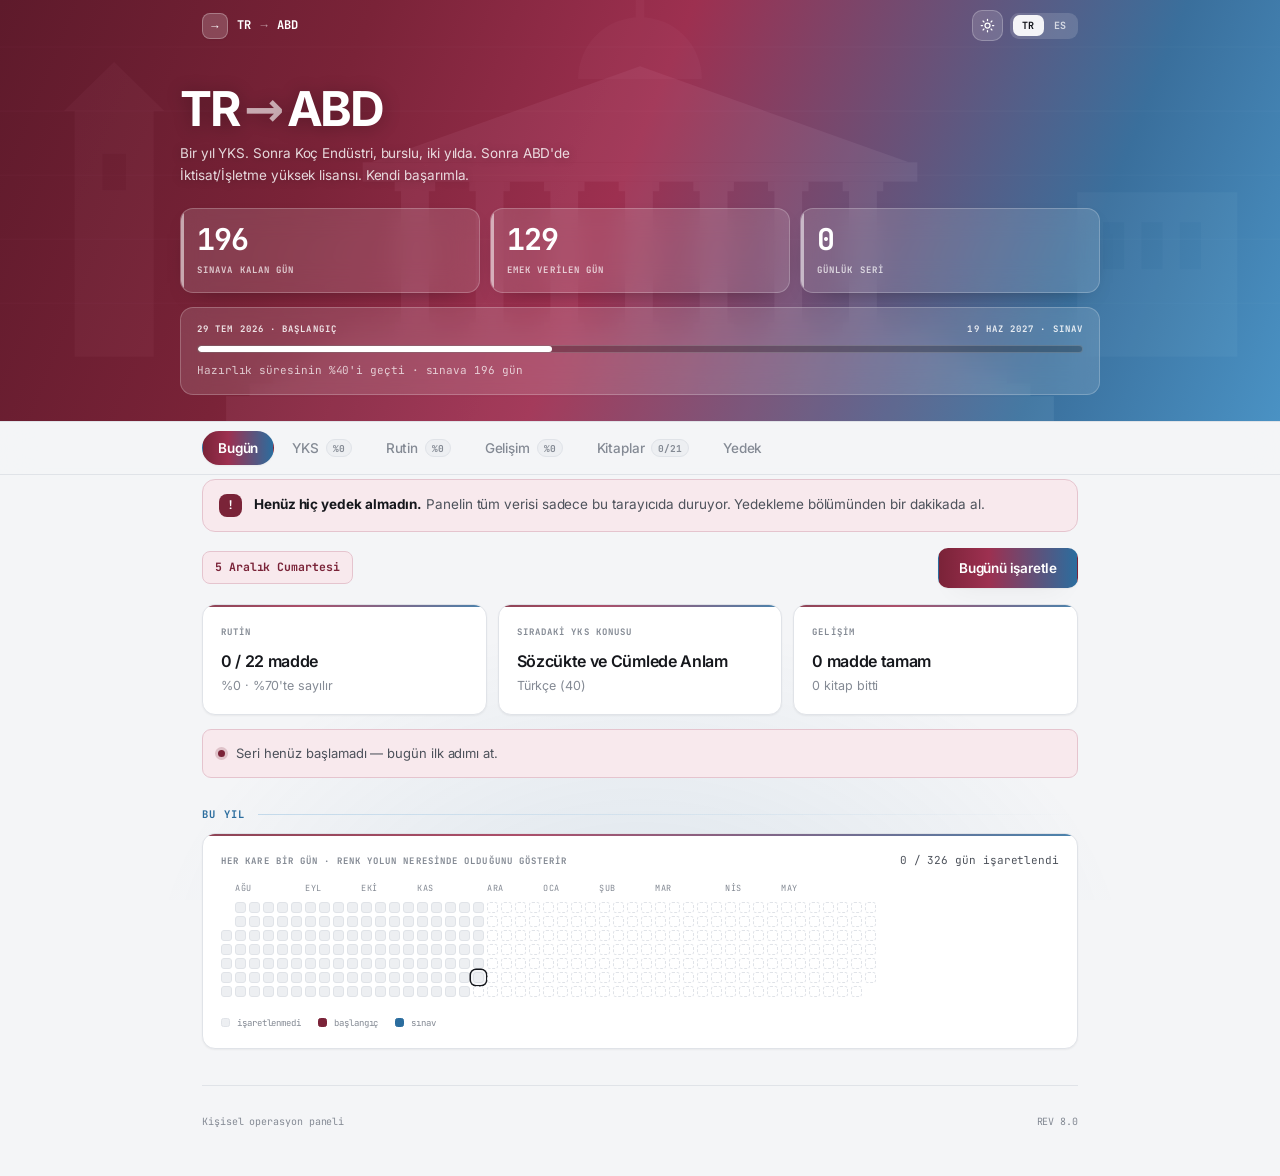
==== commit d0ea28be: "Add files via upload" ====
--- a/index.html
+++ b/index.html
@@ -40,6 +40,7 @@
   </linearGradient>
 </defs></svg>
 
+<div class="hero-band" id="heroBand">
 <header class="top" id="topBar">
   <div class="top-in">
     <a class="brand" href="#bugun">
@@ -64,6 +65,40 @@
   </div>
 </header>
 
+<div class="wrap hero">
+    <div class="hero-top">
+      <div>
+        <h1><span class="tr">TR</span><i class="ar">→</i><span class="us">ABD</span></h1>
+        <p class="lede" data-tr="Bir yıl YKS. Sonra Koç Endüstri, burslu, iki yılda. Sonra ABD'de İktisat/İşletme yüksek lisansı. Kendi başarımla." data-es="Un año de YKS. Después Ingeniería Industrial en Koç, con beca, en dos años. Después un máster en Economía/Empresariales en EE. UU. Con mi propio mérito.">Bir yıl YKS. Sonra Koç Endüstri, burslu, iki yılda. Sonra ABD'de İktisat/İşletme yüksek lisansı. Kendi başarımla.</p>
+      </div>
+    </div>
+
+    <div class="stats">
+      <div class="stat s-tr">
+        <div class="stat-n" id="statKalan">–</div>
+        <div class="stat-k" data-tr="Sınava kalan gün" data-es="Días para el examen">Sınava kalan gün</div>
+      </div>
+      <div class="stat s-us">
+        <div class="stat-n" id="statGecen">–</div>
+        <div class="stat-k" data-tr="Emek verilen gün" data-es="Días invertidos">Emek verilen gün</div>
+      </div>
+      <div class="stat s-yol">
+        <div class="stat-n" id="statSeri">–</div>
+        <div class="stat-k" data-tr="Günlük seri" data-es="Racha diaria">Günlük seri</div>
+      </div>
+    </div>
+
+    <div class="hero-bar">
+      <div class="hb-uc">
+        <span class="u-tr" data-tr="29 Tem 2026 · Başlangıç" data-es="29 jul 2026 · Inicio">29 Tem 2026 · Başlangıç</span>
+        <span class="u-us" data-tr="19 Haz 2027 · Sınav" data-es="19 jun 2027 · Examen">19 Haz 2027 · Sınav</span>
+      </div>
+      <div class="bar"><i id="yilBar"></i></div>
+      <div class="prog-s" id="yilBarNot"></div>
+    </div>
+</div>
+</div>
+
 <div class="tabs-w">
   <div class="tabs" id="tabs">
     <button type="button" class="tab on" data-tab="bugun"><span data-tr="Bugün" data-es="Hoy">Bugün</span></button>
@@ -76,39 +111,6 @@
 </div>
 
 <div class="wrap">
-
-  <div class="hero">
-    <div class="hero-top">
-      <div>
-        <h1><span class="tr">TR</span><i class="ar">→</i><span class="us">ABD</span></h1>
-        <p class="lede" data-tr="Bir yıl YKS. Sonra Koç Endüstri, burslu, iki yılda. Sonra ABD'de İktisat/İşletme yüksek lisansı. Kendi başarımla." data-es="Un año de YKS. Después Ingeniería Industrial en Koç, con beca, en dos años. Después un máster en Economía/Empresariales en EE. UU. Con mi propio mérito.">Bir yıl YKS. Sonra Koç Endüstri, burslu, iki yılda. Sonra ABD'de İktisat/İşletme yüksek lisansı. Kendi başarımla.</p>
-      </div>
-    </div>
-
-    <div class="stats">
-      <div class="stat s-tr">
-        <div class="stat-n" id="statKalan">–</div>
-        <div class="stat-k" data-tr="Sınava kalan gün" data-es="Días para el examen">Sınava kalan gün</div>
-      </div>
-      <div class="stat s-us">
-        <div class="stat-n" id="statGecen">–</div>
-        <div class="stat-k" data-tr="Emek verilen gün" data-es="Días invertidos">Emek verilen gün</div>
-      </div>
-      <div class="stat s-yol">
-        <div class="stat-n" id="statSeri">–</div>
-        <div class="stat-k" data-tr="Günlük seri" data-es="Racha diaria">Günlük seri</div>
-      </div>
-    </div>
-
-    <div class="hero-bar">
-      <div class="hb-uc">
-        <span class="u-tr" data-tr="29 Tem 2026 · Başlangıç" data-es="29 jul 2026 · Inicio">29 Tem 2026 · Başlangıç</span>
-        <span class="u-us" data-tr="19 Haz 2027 · Sınav" data-es="19 jun 2027 · Examen">19 Haz 2027 · Sınav</span>
-      </div>
-      <div class="bar"><i id="yilBar"></i></div>
-      <div class="prog-s" id="yilBarNot"></div>
-    </div>
-  </div>
 
   <!-- ==================== BUGÜN ==================== -->
   <section class="panel on" id="p-bugun">
@@ -430,7 +432,7 @@
 
   <footer>
     <span data-tr="Kişisel operasyon paneli" data-es="Panel personal de operaciones">Kişisel operasyon paneli</span>
-    <span>REV 7.0</span>
+    <span>REV 8.0</span>
   </footer>
 
 </div>
--- a/style.css
+++ b/style.css
@@ -159,10 +159,11 @@
 
 /* Tepede kirazdan maviye çok hafif bir yıkama. */
 body::before{
-  content:""; position:fixed; inset:0 0 auto 0; height:320px; z-index:-1;
+  content:""; position:fixed; inset:0; z-index:-1;
   background:
-    radial-gradient(700px 300px at 10% -90px, color-mix(in srgb,var(--cherry) 14%,transparent), transparent 70%),
-    radial-gradient(700px 300px at 90% -90px, color-mix(in srgb,var(--blue) 16%,transparent), transparent 70%);
+    radial-gradient(820px 460px at 6% 4%, color-mix(in srgb,var(--cherry) 15%,transparent), transparent 66%),
+    radial-gradient(820px 460px at 94% 10%, color-mix(in srgb,var(--blue) 17%,transparent), transparent 66%),
+    radial-gradient(700px 500px at 50% 108%, color-mix(in srgb,var(--blue) 12%,transparent), transparent 70%);
   pointer-events:none;
 }
 
@@ -225,59 +226,87 @@
   scrollbar-width:none; -ms-overflow-style:none;}
 .tabs::-webkit-scrollbar{display:none;}
 
-.tab{position:relative; flex:none; border:0; background:transparent; cursor:pointer;
+.tabs{padding-top:9px; padding-bottom:9px;}
+.tab{position:relative; flex:none; border:1px solid transparent; cursor:pointer;
+  background:transparent; border-radius:99px;
   font-family:var(--sans); font-size:13.5px; font-weight:500; letter-spacing:-0.01em;
-  color:var(--ink-3); padding:12px 13px 13px; white-space:nowrap;
-  transition:color .16s ease;}
-.tab:hover{color:var(--ink-2);}
-.tab::after{content:""; position:absolute; left:11px; right:11px; bottom:-1px; height:2px;
-  border-radius:2px 2px 0 0; background:var(--yol);
-  transform:scaleX(0); transition:transform .24s cubic-bezier(.4,0,.2,1);}
-.tab.on{color:var(--ink); font-weight:600;}
-.tab.on::after{transform:scaleX(1);}
-.tab-n{font-family:var(--mono); font-size:9.5px; font-weight:600; color:var(--ink-3);
-  margin-left:6px; background:var(--soft); border:1px solid var(--line);
-  padding:1.5px 5px; border-radius:99px; vertical-align:1px;}
-.tab.on .tab-n{color:var(--blue); background:var(--blue-soft); border-color:var(--blue-line);}
+  color:var(--ink-3); padding:8px 15px; white-space:nowrap;
+  transition:color .16s ease, background .16s ease, border-color .16s ease, box-shadow .16s ease;}
+.tab:hover{color:var(--ink); background:var(--soft); border-color:var(--line);}
+.tab.on{
+  color:#fff; font-weight:600; border-color:transparent;
+  background:var(--yol); box-shadow:var(--sh-2);
+}
+.tab-n{font-family:var(--mono); font-size:9.5px; font-weight:700; color:var(--ink-3);
+  margin-left:7px; background:var(--soft); border:1px solid var(--line);
+  padding:1.5px 6px; border-radius:99px; vertical-align:1px;}
+.tab.on .tab-n{color:#fff; background:rgba(255,255,255,.22); border-color:rgba(255,255,255,.30);}
 
 /* ---------- 4. KAHRAMAN ŞERİT (kısa tutuldu) ---------- */
 
-.hero{padding:30px 0 24px;}
+/* Tam genişlik şerit. Zemin: kirazdan maviye gradyan + kampüs cephesi.
+   Klasöre arka.jpg / arka.png koyulursa app.js onu --foto olarak
+   veriyor ve fotoğraf çizimin yerine geçiyor; duotone örtü sayesinde
+   hangi fotoğraf olursa olsun yazı okunur kalıyor. */
+.hero-band{
+  position:relative; overflow:hidden;
+  background:
+    linear-gradient(112deg,#5e1a2b 0%,#7a2338 26%,#9d3050 48%,#3a6f9c 82%,#4a92c4 100%);
+  border-bottom:1px solid var(--line);
+}
+.hero-band::before{
+  content:""; position:absolute; inset:0;
+  background-image:var(--foto,url(arka.svg));
+  background-size:cover; background-position:center 62%;
+  background-repeat:no-repeat;
+  opacity:var(--foto-op,1);
+  mix-blend-mode:soft-light;
+}
+.hero-band.foto::before{mix-blend-mode:normal; opacity:.38;}
+/* Fotoğraf varken üstüne kiraz-mavi bir duotone örtü. */
+.hero-band.foto::after{
+  content:""; position:absolute; inset:0;
+  background:linear-gradient(112deg,rgba(94,26,43,.80),rgba(157,48,80,.55) 45%,rgba(43,109,158,.78));
+}
+.hero{position:relative; z-index:2; padding:34px 0 26px; color:#fff;}
 .hero-top{display:flex; align-items:flex-end; justify-content:space-between;
-  gap:22px; flex-wrap:wrap; margin-bottom:20px;}
-
-h1{font-size:clamp(30px,5.4vw,44px); line-height:1;
-  margin:0 0 8px; letter-spacing:-0.05em; font-weight:700;}
-h1 .tr{color:var(--cherry);}
-h1 .us{color:var(--blue);}
-h1 .ar{display:inline-block; margin:0 .1em; font-style:normal;
-  background:var(--yol); -webkit-background-clip:text; background-clip:text; color:transparent;}
-.lede{color:var(--ink-2); margin:0; max-width:44ch; font-size:13.5px; line-height:1.6;}
+  gap:22px; flex-wrap:wrap; margin-bottom:22px;}
+
+h1{font-size:clamp(32px,5.8vw,48px); line-height:1;
+  margin:0 0 10px; letter-spacing:-0.05em; font-weight:700; color:#fff;
+  text-shadow:0 2px 18px rgba(0,0,0,.30);}
+h1 .tr,h1 .us{color:#fff;}
+h1 .ar{display:inline-block; margin:0 .1em; font-style:normal; color:rgba(255,255,255,.62);}
+.lede{color:rgba(255,255,255,.82); margin:0; max-width:44ch;
+  font-size:13.5px; line-height:1.6; text-shadow:0 1px 10px rgba(0,0,0,.28);}
 
 .stats{display:grid; grid-template-columns:repeat(3,1fr); gap:10px; margin-bottom:14px;}
-.stat{background:var(--card); border:1px solid var(--line); border-radius:var(--r);
-  padding:15px 16px 14px; box-shadow:var(--sh-1); position:relative; overflow:hidden;
-  transition:transform .18s ease, box-shadow .18s ease, border-color .18s ease;}
-.stat:hover{transform:translateY(-2px); box-shadow:var(--sh-2); border-color:var(--line-2);}
-.stat::before{content:""; position:absolute; left:0; top:0; bottom:0; width:3px;}
-.stat.s-tr::before{background:var(--cherry);}
-.stat.s-us::before{background:var(--blue);}
-.stat.s-yol::before{background:var(--yol);}
-.stat-n{font-family:var(--mono); font-size:29px; font-weight:700; line-height:1;
-  letter-spacing:-0.035em; font-variant-numeric:tabular-nums;}
-.stat.s-tr .stat-n{color:var(--cherry);}
-.stat.s-us .stat-n{color:var(--ink);}
-.stat.s-yol .stat-n{color:var(--blue);}
-.stat-k{font-family:var(--mono); font-size:9px; font-weight:500; letter-spacing:0.12em;
-  text-transform:uppercase; color:var(--ink-3); margin-top:9px;}
-
-.hero-bar{background:var(--card); border:1px solid var(--line);
-  border-radius:var(--r); padding:14px 16px; box-shadow:var(--sh-1);}
+.stat{
+  background:rgba(255,255,255,.13); border:1px solid rgba(255,255,255,.22);
+  border-radius:var(--r); padding:15px 16px 14px; position:relative; overflow:hidden;
+  backdrop-filter:blur(14px); -webkit-backdrop-filter:blur(14px);
+  box-shadow:0 8px 26px -18px rgba(0,0,0,.7);
+  transition:transform .18s ease, background .18s ease, border-color .18s ease;
+}
+.stat:hover{transform:translateY(-2px); background:rgba(255,255,255,.19);
+  border-color:rgba(255,255,255,.34);}
+.stat::before{content:""; position:absolute; left:0; top:0; bottom:0; width:3px; background:#fff; opacity:.55;}
+.stat-n{font-family:var(--mono); font-size:30px; font-weight:700; line-height:1;
+  letter-spacing:-0.035em; font-variant-numeric:tabular-nums; color:#fff;}
+.stat-k{font-family:var(--mono); font-size:9px; font-weight:600; letter-spacing:0.12em;
+  text-transform:uppercase; color:rgba(255,255,255,.72); margin-top:9px;}
+
+.hero-bar{
+  background:rgba(255,255,255,.13); border:1px solid rgba(255,255,255,.22);
+  border-radius:var(--r); padding:14px 16px;
+  backdrop-filter:blur(14px); -webkit-backdrop-filter:blur(14px);
+}
+.hero-bar .bar{background:rgba(0,0,0,.26); border-color:rgba(255,255,255,.18);}
+.hero-bar .bar i{background:#fff;}
+.hero-bar .prog-s{color:rgba(255,255,255,.72);}
 .hb-uc{display:flex; justify-content:space-between; gap:12px; margin-bottom:9px;
-  font-family:var(--mono); font-size:9px; font-weight:600;
-  letter-spacing:0.12em; text-transform:uppercase;}
-.hb-uc .u-tr{color:var(--cherry);}
-.hb-uc .u-us{color:var(--blue);}
+  font-family:var(--mono); font-size:9px; font-weight:700;
+  letter-spacing:0.12em; text-transform:uppercase; color:rgba(255,255,255,.86);}
 
 /* ---------- 5. BÖLÜMLER ---------- */
 
@@ -285,18 +314,24 @@
 .panel.on{display:block; animation:gir .28s cubic-bezier(.2,0,.2,1);}
 @keyframes gir{from{opacity:0; transform:translateY(7px);} to{opacity:1; transform:none;}}
 
-h2{font-size:21px; font-weight:700; letter-spacing:-0.035em;
-  color:var(--ink); margin:22px 0 5px;}
+h2{font-size:22px; font-weight:700; letter-spacing:-0.035em;
+  color:var(--ink); margin:26px 0 6px; padding-left:14px; position:relative;}
+h2::before{content:""; position:absolute; left:0; top:.18em; bottom:.18em;
+  width:4px; border-radius:99px; background:var(--yol);}
 .sub{font-size:13px; color:var(--ink-3); margin:0 0 20px; line-height:1.55; max-width:66ch;}
 h3{font-size:10.5px; font-family:var(--mono); font-weight:700; letter-spacing:0.12em;
-  text-transform:uppercase; color:var(--ink-3); margin:28px 0 11px;
+  text-transform:uppercase; color:var(--blue); margin:28px 0 11px;
   display:flex; align-items:center; gap:12px;}
-h3::after{content:""; flex:1; height:1px; background:var(--line);}
+h3::after{content:""; flex:1; height:1px;
+  background:linear-gradient(90deg,var(--blue-line),transparent);}
 
 /* ---------- 6. KARTLAR ---------- */
 
 .card{background:var(--card); border:1px solid var(--line);
-  border-radius:var(--r); padding:18px; box-shadow:var(--sh-1);}
+  border-radius:var(--r); padding:18px; box-shadow:var(--sh-1);
+  position:relative; overflow:hidden;}
+.card::before{content:""; position:absolute; left:0; right:0; top:0; height:2px;
+  background:var(--yol); opacity:.85;}
 .cards{display:grid; grid-template-columns:repeat(auto-fit,minmax(210px,1fr)); gap:11px;}
 a.card{display:block; text-decoration:none; color:inherit;
   transition:transform .18s ease, box-shadow .18s ease, border-color .18s ease;}
@@ -312,8 +347,9 @@
 
 .bugun-h{display:flex; justify-content:space-between; align-items:center;
   gap:14px; margin-bottom:16px; flex-wrap:wrap;}
-.bugun-d{font-family:var(--mono); font-size:11.5px; color:var(--ink-2);
-  background:var(--soft); border:1px solid var(--line); padding:6px 12px; border-radius:8px;}
+.bugun-d{font-family:var(--mono); font-size:11.5px; color:var(--cherry); font-weight:600;
+  background:var(--cherry-soft); border:1px solid var(--cherry-line);
+  padding:6px 12px; border-radius:8px;}
 
 /* ---------- 7. İLERLEME ---------- */
 
@@ -396,7 +432,9 @@
   background:var(--card); box-shadow:var(--sh-1); overflow:hidden;
   transition:border-color .18s ease, box-shadow .18s ease;}
 .acc:hover{border-color:var(--line-2);}
-.acc[open]{box-shadow:var(--sh-2);}
+.acc[open]{box-shadow:var(--sh-2); border-color:var(--blue-line);}
+.acc[open] > summary{background:var(--blue-soft);}
+.acc[open] > summary .acc-n{color:var(--blue);}
 .acc summary{list-style:none; cursor:pointer; padding:13px 16px;
   display:flex; align-items:center; gap:11px; transition:background .15s ease;}
 .acc summary:hover{background:var(--card-2);}
@@ -406,8 +444,8 @@
   border-radius:1px; transform:rotate(45deg) translate(-2px,-2px); transition:transform .22s ease;}
 .acc[open] summary::after{transform:rotate(225deg) translate(-2px,-2px);}
 .acc-n{font-size:14px; font-weight:600; letter-spacing:-0.018em;}
-.acc-c{font-family:var(--mono); font-size:10px; color:var(--ink-3);
-  background:var(--soft); border:1px solid var(--line); padding:2.5px 8px;
+.acc-c{font-family:var(--mono); font-size:10px; color:var(--cherry);
+  background:var(--cherry-soft); border:1px solid var(--cherry-line); padding:2.5px 8px;
   border-radius:99px; margin-left:auto; font-variant-numeric:tabular-nums;}
 .acc-b{padding:0 16px 16px;}
 
@@ -428,9 +466,9 @@
   transition:background .16s ease, border-color .16s ease, transform .12s ease;}
 .chk input:hover{border-color:var(--blue);}
 .chk input:active{transform:scale(.9);}
-.chk input:checked{background:var(--blue); border-color:var(--blue);}
+.chk input:checked{background:var(--yol); border-color:transparent;}
 .chk input:checked::after{content:""; position:absolute; left:4.5px; top:1.5px;
-  width:4px; height:8px; border:solid var(--on-fill);
+  width:4px; height:8px; border:solid #fff;
   border-width:0 1.8px 1.8px 0; transform:rotate(43deg);}
 .chk-t{font-size:13.5px; line-height:1.5;}
 .chk.on .chk-t{color:var(--ink-3); text-decoration:line-through; text-decoration-color:var(--line-2);}
@@ -458,9 +496,9 @@
   transition:background .16s ease, border-color .16s ease, transform .12s ease;}
 .rrow input:hover{border-color:var(--blue);}
 .rrow input:active{transform:scale(.9);}
-.rrow input:checked{background:var(--blue); border-color:var(--blue);}
+.rrow input:checked{background:var(--yol); border-color:transparent;}
 .rrow input:checked::after{content:""; position:absolute; left:4.5px; top:1.5px;
-  width:4px; height:8px; border:solid var(--on-fill);
+  width:4px; height:8px; border:solid #fff;
   border-width:0 1.8px 1.8px 0; transform:rotate(43deg);}
 .rt{font-family:var(--mono); font-size:10.5px; color:var(--ink-2); font-weight:500;
   padding-top:3px; font-variant-numeric:tabular-nums;}
@@ -497,8 +535,8 @@
   background:var(--card); margin-bottom:13px; box-shadow:var(--sh-1);}
 table{width:100%; border-collapse:collapse; font-size:13px; min-width:460px;}
 th{font-family:var(--mono); font-size:9px; font-weight:700; letter-spacing:0.1em;
-  text-transform:uppercase; color:var(--ink-3); text-align:left; padding:12px 14px;
-  border-bottom:1px solid var(--line); white-space:nowrap; background:var(--card-2);}
+  text-transform:uppercase; color:var(--blue); text-align:left; padding:12px 14px;
+  border-bottom:1px solid var(--blue-line); white-space:nowrap; background:var(--blue-soft);}
 td{padding:12px 14px; border-bottom:1px solid var(--line); vertical-align:top;}
 tbody tr:last-child td{border-bottom:0;}
 tbody tr:hover td{background:var(--card-2);}
@@ -516,8 +554,8 @@
 /* ---------- 12. NOTLAR ---------- */
 
 .note{font-size:13px; color:var(--ink-2); line-height:1.6; margin:0 0 14px;
-  padding:12px 15px; background:var(--soft); border:1px solid var(--line);
-  border-left:3px solid var(--line-2); border-radius:0 var(--r-s) var(--r-s) 0;}
+  padding:12px 15px; background:var(--blue-soft); border:1px solid var(--blue-line);
+  border-left:3px solid var(--blue); border-radius:0 var(--r-s) var(--r-s) 0;}
 
 .pts{border:1px solid var(--line); border-radius:var(--r); background:var(--card);
   padding:4px 18px; box-shadow:var(--sh-1);}
@@ -567,7 +605,7 @@
   .tabs{padding:0 16px;}
   .tab{font-size:13px; padding:11px 10px 12px;}
   .tab::after{left:8px; right:8px;}
-  .hero{padding:22px 0 18px;}
+  .hero{padding:26px 0 22px;}
   .hero-top{gap:12px;}
   h2{font-size:18px;}
   .stats{grid-template-columns:1fr; gap:8px;}
@@ -598,3 +636,26 @@
   body::before{display:none;}
   .acc{break-inside:avoid;}
 }
+
+
+/* ---------- 15. ŞERİT İÇİ DÜZELTMELER ---------- */
+
+/* Sekme çubuğu artık kahraman şeridin altında; üst şeride yapışıyor. */
+.tabs-w{top:0;}
+.top{position:static;}
+@media(min-width:681px){
+  .tabs-w{position:sticky; top:0;}
+}
+
+/* Üst şerit kahraman şeridin üstünde şeffaf durur. */
+.top{background:transparent; backdrop-filter:none; -webkit-backdrop-filter:none;
+  border-bottom:0; box-shadow:none;}
+.top .brand{color:#fff;}
+.top .brand-tr,.top .brand-us{color:#fff;}
+.top .brand-ar{color:rgba(255,255,255,.55);}
+.top .brand-m{background:rgba(255,255,255,.18); border:1px solid rgba(255,255,255,.28);}
+.top .theme-btn{background:rgba(255,255,255,.14); border-color:rgba(255,255,255,.24); color:#fff;}
+.top .theme-btn:hover{background:rgba(255,255,255,.24); color:#fff;}
+.top .lang{background:rgba(255,255,255,.14);}
+.top .lang-btn{color:rgba(255,255,255,.72);}
+.top .lang-btn.on{background:rgba(255,255,255,.92); color:#15171c; box-shadow:none;}
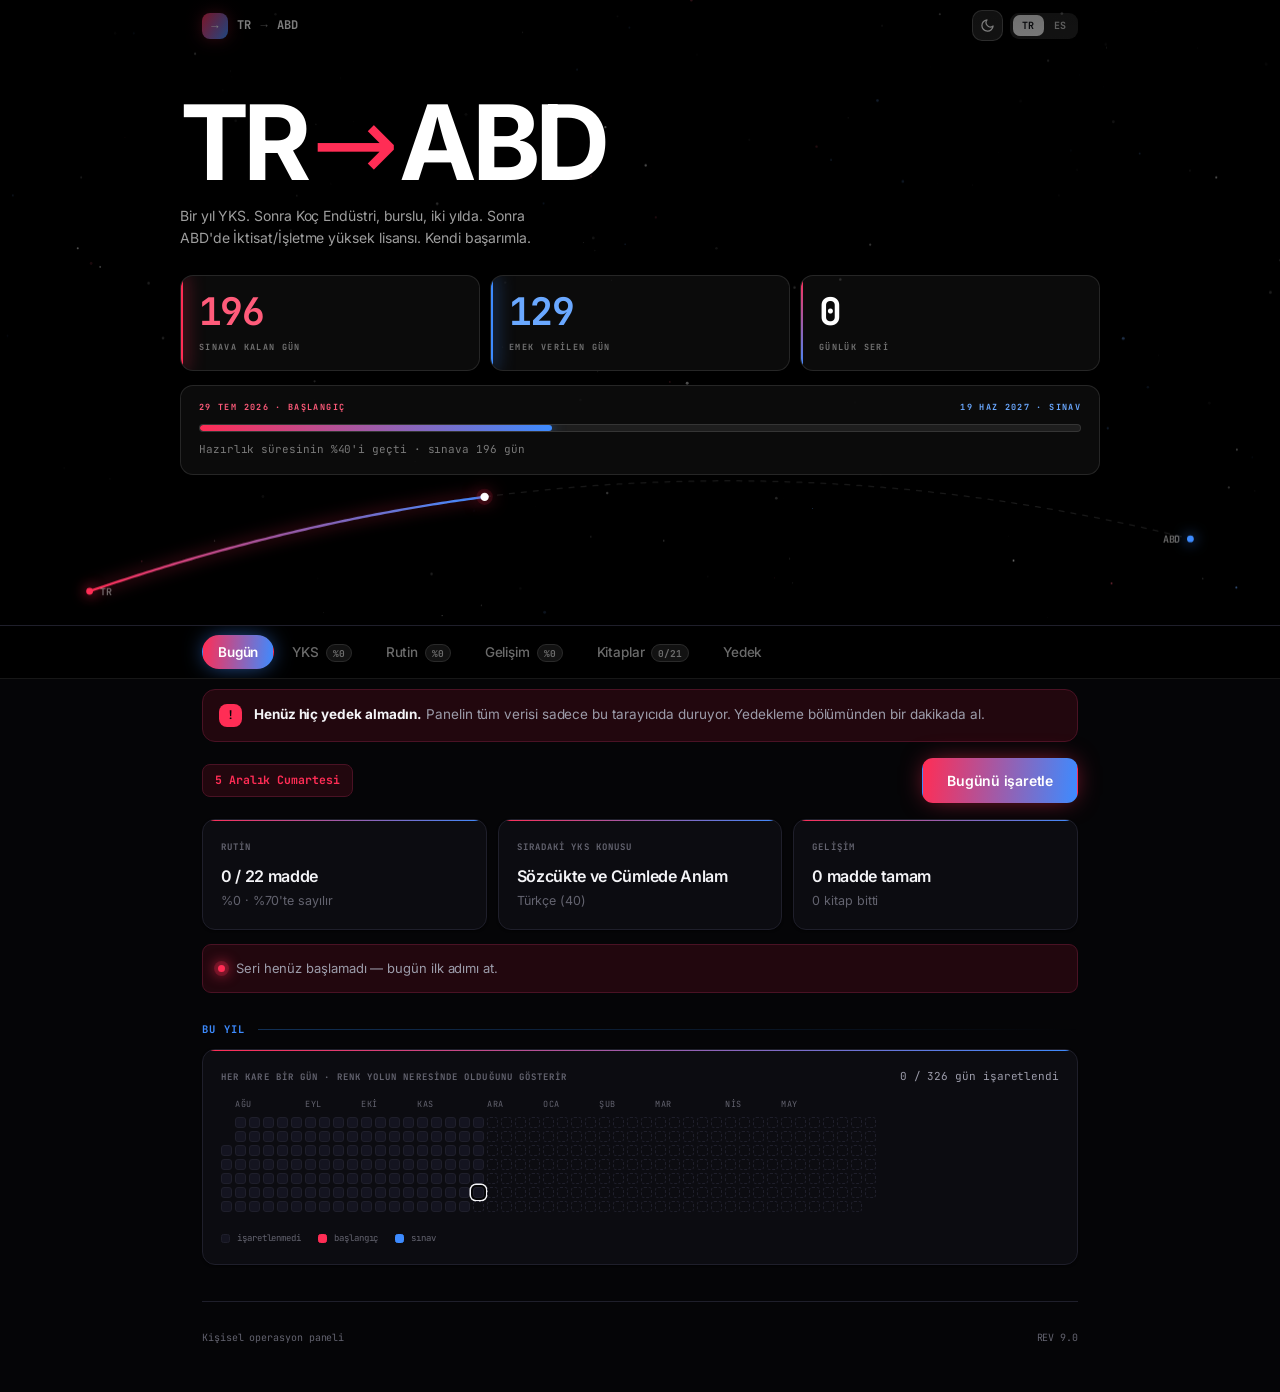
==== commit be4dfe50: "Add files via upload" ====
--- a/index.html
+++ b/index.html
@@ -6,8 +6,7 @@
 <title>TR → ABD · Operasyon Paneli</title>
 <meta name="description" content="YKS hazırlığı, günlük rutin, spor, dil ve kitap takibi. Hedef: ABD'de İktisat/İşletme yüksek lisansı.">
 
-<meta name="theme-color" content="#f4f5f7" media="(prefers-color-scheme: light)">
-<meta name="theme-color" content="#0e1013" media="(prefers-color-scheme: dark)">
+<meta name="theme-color" content="#000000">
 <meta name="apple-mobile-web-app-capable" content="yes">
 <meta name="mobile-web-app-capable" content="yes">
 <meta name="apple-mobile-web-app-status-bar-style" content="black-translucent">
@@ -21,9 +20,8 @@
 (function(){
   try{
     var s = localStorage.getItem('panel_theme');
-    var m = window.matchMedia('(prefers-color-scheme: dark)').matches;
     document.documentElement.setAttribute('data-theme',
-      s === 'dark' || s === 'light' ? s : (m ? 'dark' : 'light'));
+      s === 'light' ? 'light' : 'dark');
   }catch(e){}
 })();
 </script>
@@ -41,6 +39,7 @@
 </defs></svg>
 
 <div class="hero-band" id="heroBand">
+<canvas id="heroCanvas" aria-hidden="true"></canvas>
 <header class="top" id="topBar">
   <div class="top-in">
     <a class="brand" href="#bugun">
@@ -432,7 +431,7 @@
 
   <footer>
     <span data-tr="Kişisel operasyon paneli" data-es="Panel personal de operaciones">Kişisel operasyon paneli</span>
-    <span>REV 8.0</span>
+    <span>REV 9.0</span>
   </footer>
 
 </div>
--- a/style.css
+++ b/style.css
@@ -1,5 +1,5 @@
 /* ============================================================
-   style.css — TR→ABD operasyon paneli · REV 7.0
+   style.css — TR→ABD operasyon paneli · REV 9.0
 
    FİKİR
    Panelin tek cümlesi var: kırmızıdan maviye gitmek.
@@ -64,33 +64,34 @@
 :root{
   color-scheme:light;
 
-  --bg:#f4f5f7;
-  --bg-tint:#e6e9ee;
+  --bg:#f2f2f4;
+  --bg-tint:#e4e5ea;
   --card:#ffffff;
-  --card-2:#fafbfc;
-  --soft:#edeff2;
-  --line:#e0e3e8;
-  --line-2:#c9ced6;
-
-  --ink:#15171c;
-  --ink-2:#4d525b;
-  --ink-3:#848a94;
-
-  --cherry:#7a2338;
-  --cherry-2:#9d3050;
-  --cherry-soft:#f8e9ed;
-  --cherry-line:#e5c4ce;
-
-  --blue:#2b6d9e;
-  --blue-2:#4a92c4;
-  --blue-soft:#e9f1f8;
-  --blue-line:#c3d9ea;
-
-  --silver:#616872;
-  --silver-soft:#eef0f3;
-  --silver-line:#d6dae0;
+  --card-2:#f8f8fa;
+  --soft:#ebebef;
+  --line:#dcdce2;
+  --line-2:#c2c2cc;
+
+  --ink:#08080a;
+  --ink-2:#43434c;
+  --ink-3:#7c7c87;
+
+  --cherry:#c11538;
+  --cherry-2:#e0234a;
+  --cherry-soft:#fde8ec;
+  --cherry-line:#f5c2cd;
+
+  --blue:#0b5fd6;
+  --blue-2:#2f83f5;
+  --blue-soft:#e6efff;
+  --blue-line:#bcd4fb;
+
+  --silver:#5b5b66;
+  --silver-soft:#ededf1;
+  --silver-line:#d3d3db;
 
   --on-fill:#ffffff;
+  --hero-bg:#050507;
 
   --sh-1:0 1px 2px rgba(18,20,26,.05);
   --sh-2:0 1px 2px rgba(18,20,26,.05), 0 10px 28px -18px rgba(18,20,26,.30);
@@ -110,33 +111,34 @@
 :root[data-theme="dark"]{
   color-scheme:dark;
 
-  --bg:#0e1013;
-  --bg-tint:#171b21;
-  --card:#16191e;
-  --card-2:#1b1f25;
-  --soft:#1e232a;
-  --line:#282e36;
-  --line-2:#3a424c;
-
-  --ink:#eceef1;
-  --ink-2:#a3aab4;
-  --ink-3:#6d747e;
-
-  --cherry:#cc6480;
-  --cherry-2:#dd7c96;
-  --cherry-soft:#2b141b;
-  --cherry-line:#4a2530;
-
-  --blue:#7fb6dd;
-  --blue-2:#9bc9e8;
-  --blue-soft:#131f29;
-  --blue-line:#264055;
-
-  --silver:#9aa2ad;
-  --silver-soft:#1a1e24;
-  --silver-line:#2d343d;
-
-  --on-fill:#0e1013;
+  --bg:#050507;
+  --bg-tint:#0b0b10;
+  --card:#0c0c11;
+  --card-2:#101018;
+  --soft:#141420;
+  --line:#1f1f2b;
+  --line-2:#33334a;
+
+  --ink:#f4f4f7;
+  --ink-2:#9c9caa;
+  --ink-3:#63636f;
+
+  --cherry:#ff2d55;
+  --cherry-2:#ff5b7a;
+  --cherry-soft:#22070e;
+  --cherry-line:#4a1224;
+
+  --blue:#3d8bff;
+  --blue-2:#6aa8ff;
+  --blue-soft:#061428;
+  --blue-line:#123055;
+
+  --silver:#8b8b99;
+  --silver-soft:#101018;
+  --silver-line:#26263a;
+
+  --on-fill:#050507;
+  --hero-bg:#000000;
 
   --sh-1:0 1px 2px rgba(0,0,0,.55);
   --sh-2:0 1px 2px rgba(0,0,0,.55), 0 10px 28px -18px rgba(0,0,0,.95);
@@ -161,9 +163,8 @@
 body::before{
   content:""; position:fixed; inset:0; z-index:-1;
   background:
-    radial-gradient(820px 460px at 6% 4%, color-mix(in srgb,var(--cherry) 15%,transparent), transparent 66%),
-    radial-gradient(820px 460px at 94% 10%, color-mix(in srgb,var(--blue) 17%,transparent), transparent 66%),
-    radial-gradient(700px 500px at 50% 108%, color-mix(in srgb,var(--blue) 12%,transparent), transparent 70%);
+    radial-gradient(900px 500px at 4% 2%, color-mix(in srgb,var(--cherry) 12%,transparent), transparent 62%),
+    radial-gradient(900px 500px at 96% 8%, color-mix(in srgb,var(--blue) 14%,transparent), transparent 62%);
   pointer-events:none;
 }
 
@@ -244,69 +245,80 @@
 
 /* ---------- 4. KAHRAMAN ŞERİT (kısa tutuldu) ---------- */
 
-/* Tam genişlik şerit. Zemin: kirazdan maviye gradyan + kampüs cephesi.
-   Klasöre arka.jpg / arka.png koyulursa app.js onu --foto olarak
-   veriyor ve fotoğraf çizimin yerine geçiyor; duotone örtü sayesinde
-   hangi fotoğraf olursa olsun yazı okunur kalıyor. */
+/* Kahraman şerit her zaman siyah. Zemini canlı: heroCanvas üzerine
+   kod ile çizilen bir yol — solda Türkiye, sağda ABD, arada işaretlediğin
+   günlerle dolan bir yay. Kütüphane yok, birkaç kilobayt, anında açılır.
+   Klasöre arka.jpg konursa fotoğraf canvas'ın altına girer. */
 .hero-band{
   position:relative; overflow:hidden;
-  background:
-    linear-gradient(112deg,#5e1a2b 0%,#7a2338 26%,#9d3050 48%,#3a6f9c 82%,#4a92c4 100%);
+  background:var(--hero-bg);
   border-bottom:1px solid var(--line);
 }
 .hero-band::before{
   content:""; position:absolute; inset:0;
-  background-image:var(--foto,url(arka.svg));
-  background-size:cover; background-position:center 62%;
-  background-repeat:no-repeat;
-  opacity:var(--foto-op,1);
-  mix-blend-mode:soft-light;
-}
-.hero-band.foto::before{mix-blend-mode:normal; opacity:.38;}
-/* Fotoğraf varken üstüne kiraz-mavi bir duotone örtü. */
-.hero-band.foto::after{
-  content:""; position:absolute; inset:0;
-  background:linear-gradient(112deg,rgba(94,26,43,.80),rgba(157,48,80,.55) 45%,rgba(43,109,158,.78));
-}
-.hero{position:relative; z-index:2; padding:34px 0 26px; color:#fff;}
+  background-image:var(--foto,none);
+  background-size:cover; background-position:center 55%;
+  opacity:.30; filter:grayscale(.4) contrast(1.1);
+}
+#heroCanvas{
+  position:absolute; inset:0; width:100%; height:100%;
+  display:block; pointer-events:none;
+}
+/* Yolun üstünde kalan içerik için hafif bir karartma. */
+.hero-band::after{
+  content:""; position:absolute; left:0; right:0; top:0; height:62%;
+  background:linear-gradient(to bottom, rgba(0,0,0,.55), transparent);
+  pointer-events:none;
+}
+.hero{position:relative; z-index:2; padding:46px 0 150px; color:#fff;}
 .hero-top{display:flex; align-items:flex-end; justify-content:space-between;
-  gap:22px; flex-wrap:wrap; margin-bottom:22px;}
-
-h1{font-size:clamp(32px,5.8vw,48px); line-height:1;
-  margin:0 0 10px; letter-spacing:-0.05em; font-weight:700; color:#fff;
-  text-shadow:0 2px 18px rgba(0,0,0,.30);}
-h1 .tr,h1 .us{color:#fff;}
-h1 .ar{display:inline-block; margin:0 .1em; font-style:normal; color:rgba(255,255,255,.62);}
-.lede{color:rgba(255,255,255,.82); margin:0; max-width:44ch;
-  font-size:13.5px; line-height:1.6; text-shadow:0 1px 10px rgba(0,0,0,.28);}
+  gap:22px; flex-wrap:wrap; margin-bottom:26px;}
+
+h1{
+  font-size:clamp(46px,9vw,104px); line-height:.88;
+  margin:0 0 16px; letter-spacing:-0.055em; font-weight:700; color:#fff;
+}
+h1 .tr{color:#fff;}
+h1 .us{color:#fff;}
+h1 .ar{display:inline-block; margin:0 .06em; font-style:normal;
+  color:#ff2d55; font-weight:400;}
+.lede{color:rgba(255,255,255,.62); margin:0; max-width:40ch;
+  font-size:14px; line-height:1.6;}
 
 .stats{display:grid; grid-template-columns:repeat(3,1fr); gap:10px; margin-bottom:14px;}
 .stat{
-  background:rgba(255,255,255,.13); border:1px solid rgba(255,255,255,.22);
-  border-radius:var(--r); padding:15px 16px 14px; position:relative; overflow:hidden;
-  backdrop-filter:blur(14px); -webkit-backdrop-filter:blur(14px);
-  box-shadow:0 8px 26px -18px rgba(0,0,0,.7);
+  background:rgba(255,255,255,.045); border:1px solid rgba(255,255,255,.11);
+  border-radius:var(--r); padding:16px 18px 15px; position:relative; overflow:hidden;
+  backdrop-filter:blur(10px); -webkit-backdrop-filter:blur(10px);
   transition:transform .18s ease, background .18s ease, border-color .18s ease;
 }
-.stat:hover{transform:translateY(-2px); background:rgba(255,255,255,.19);
-  border-color:rgba(255,255,255,.34);}
-.stat::before{content:""; position:absolute; left:0; top:0; bottom:0; width:3px; background:#fff; opacity:.55;}
-.stat-n{font-family:var(--mono); font-size:30px; font-weight:700; line-height:1;
-  letter-spacing:-0.035em; font-variant-numeric:tabular-nums; color:#fff;}
-.stat-k{font-family:var(--mono); font-size:9px; font-weight:600; letter-spacing:0.12em;
-  text-transform:uppercase; color:rgba(255,255,255,.72); margin-top:9px;}
+.stat:hover{transform:translateY(-2px); background:rgba(255,255,255,.08);
+  border-color:rgba(255,255,255,.2);}
+.stat::before{content:""; position:absolute; left:0; top:0; bottom:0; width:2px;}
+.stat.s-tr::before{background:#ff2d55; box-shadow:0 0 18px 1px rgba(255,45,85,.85);}
+.stat.s-us::before{background:#3d8bff; box-shadow:0 0 18px 1px rgba(61,139,255,.85);}
+.stat.s-yol::before{background:linear-gradient(#ff2d55,#3d8bff);}
+.stat-n{font-family:var(--mono); font-size:38px; font-weight:700; line-height:1;
+  letter-spacing:-0.045em; font-variant-numeric:tabular-nums; color:#fff;}
+.stat.s-tr .stat-n{color:#ff5b7a;}
+.stat.s-us .stat-n{color:#6aa8ff;}
+.stat-k{font-family:var(--mono); font-size:8.5px; font-weight:600; letter-spacing:0.16em;
+  text-transform:uppercase; color:rgba(255,255,255,.42); margin-top:11px;}
 
 .hero-bar{
-  background:rgba(255,255,255,.13); border:1px solid rgba(255,255,255,.22);
-  border-radius:var(--r); padding:14px 16px;
-  backdrop-filter:blur(14px); -webkit-backdrop-filter:blur(14px);
-}
-.hero-bar .bar{background:rgba(0,0,0,.26); border-color:rgba(255,255,255,.18);}
-.hero-bar .bar i{background:#fff;}
-.hero-bar .prog-s{color:rgba(255,255,255,.72);}
-.hb-uc{display:flex; justify-content:space-between; gap:12px; margin-bottom:9px;
-  font-family:var(--mono); font-size:9px; font-weight:700;
-  letter-spacing:0.12em; text-transform:uppercase; color:rgba(255,255,255,.86);}
+  background:rgba(255,255,255,.045); border:1px solid rgba(255,255,255,.11);
+  border-radius:var(--r); padding:15px 18px;
+  backdrop-filter:blur(10px); -webkit-backdrop-filter:blur(10px);
+}
+.hero-bar .bar{background:rgba(255,255,255,.08); border-color:rgba(255,255,255,.10);}
+.hero-bar .bar i{background:linear-gradient(90deg,#ff2d55,#3d8bff);
+  box-shadow:0 0 14px rgba(61,139,255,.7);}
+.hero-bar .prog-s{color:rgba(255,255,255,.45);}
+.hb-uc{display:flex; justify-content:space-between; gap:12px; margin-bottom:10px;
+  font-family:var(--mono); font-size:8.5px; font-weight:700;
+  letter-spacing:0.16em; text-transform:uppercase;}
+.hb-uc .u-tr{color:#ff5b7a;}
+.hb-uc .u-us{color:#6aa8ff;}
 
 /* ---------- 5. BÖLÜMLER ---------- */
 
@@ -659,3 +671,85 @@
 .top .lang{background:rgba(255,255,255,.14);}
 .top .lang-btn{color:rgba(255,255,255,.72);}
 .top .lang-btn.on{background:rgba(255,255,255,.92); color:#15171c; box-shadow:none;}
+
+/* ============================================================
+   16. REV 9 — SİYAH + ENERJİ
+   Framer'ın siyahı: yüksek kontrast, ışıltı, büyük rakam.
+   ============================================================ */
+
+/* Sekme çubuğu siyah şeridin hemen altında, kendisi de koyu. */
+.tabs-w{
+  background:var(--hero-bg);
+  border-bottom:1px solid rgba(255,255,255,.09);
+  backdrop-filter:none; -webkit-backdrop-filter:none;
+}
+.tab{color:rgba(255,255,255,.42);}
+.tab:hover{color:#fff; background:rgba(255,255,255,.07); border-color:transparent;}
+.tab.on{
+  color:#fff;
+  background:linear-gradient(96deg,#ff2d55,#3d8bff);
+  box-shadow:0 0 22px -4px rgba(61,139,255,.75);
+}
+.tab .tab-n{color:rgba(255,255,255,.38); background:rgba(255,255,255,.07);
+  border-color:rgba(255,255,255,.10);}
+.tab.on .tab-n{color:#fff; background:rgba(0,0,0,.26); border-color:rgba(255,255,255,.26);}
+
+/* İçerik alanı: koyu temada siyah, açık temada kağıt. */
+.wrap:not(.hero){padding-top:6px;}
+
+/* Kartlar: ince kenar + üstte ışıklı çizgi */
+.card,.acc,.tw,.pts{border-color:var(--line);}
+.card::before{opacity:1; height:1px;
+  background:linear-gradient(90deg,var(--cherry),var(--blue));
+  box-shadow:0 0 10px -1px var(--blue);}
+
+/* Büyük rakamlar */
+.prog-n{font-size:34px;}
+.cd-n{font-size:30px;}
+.cd-u:first-child{
+  background:linear-gradient(120deg,var(--cherry),var(--blue));
+  box-shadow:0 0 30px -8px var(--blue);
+}
+
+/* Check-in düğmesi: enerji buradan gelsin */
+.checkin{
+  background:linear-gradient(96deg,#ff2d55,#3d8bff);
+  font-size:14px; padding:13px 24px; border-radius:11px;
+  box-shadow:0 0 26px -6px rgba(255,45,85,.7);
+  position:relative; overflow:hidden;
+}
+.checkin::after{
+  content:""; position:absolute; top:0; left:-60%; width:40%; height:100%;
+  background:linear-gradient(100deg,transparent,rgba(255,255,255,.45),transparent);
+  transform:skewX(-18deg); animation:parla 3.6s ease-in-out infinite;
+}
+@keyframes parla{0%,72%{left:-60%;} 88%,100%{left:120%;}}
+.checkin.done{background:var(--soft); color:var(--ink-2);
+  border-color:var(--line-2); box-shadow:none;}
+.checkin.done::after{display:none;}
+
+/* Seri kutusu: kiraz ışıltısı */
+.seri{background:var(--cherry-soft); border-color:var(--cherry-line);}
+.seri::before{box-shadow:0 0 0 4px color-mix(in srgb,var(--cherry) 22%,transparent),
+  0 0 14px 2px var(--cherry);}
+
+/* Yıl ızgarasında işaretli kareler parlasın */
+.yg i.on{box-shadow:0 0 7px -1px var(--c);}
+
+/* Bölüm başlığı: büyük ve sert */
+h2{font-size:26px; letter-spacing:-0.04em;}
+h2::before{box-shadow:0 0 12px -1px var(--blue);}
+
+/* Etiketler */
+.t-yks{background:linear-gradient(96deg,var(--cherry),var(--cherry-2)); color:#fff;}
+
+/* Üst şerit siyah zeminde */
+.top .brand-m{background:linear-gradient(120deg,#ff2d55,#3d8bff);
+  border:0; box-shadow:0 0 18px -4px rgba(255,45,85,.8);}
+
+@media(max-width:680px){
+  .hero{padding:32px 0 120px;}
+  h1{line-height:.9;}
+  .stat-n{font-size:30px;}
+  .prog-n{font-size:28px;}
+}
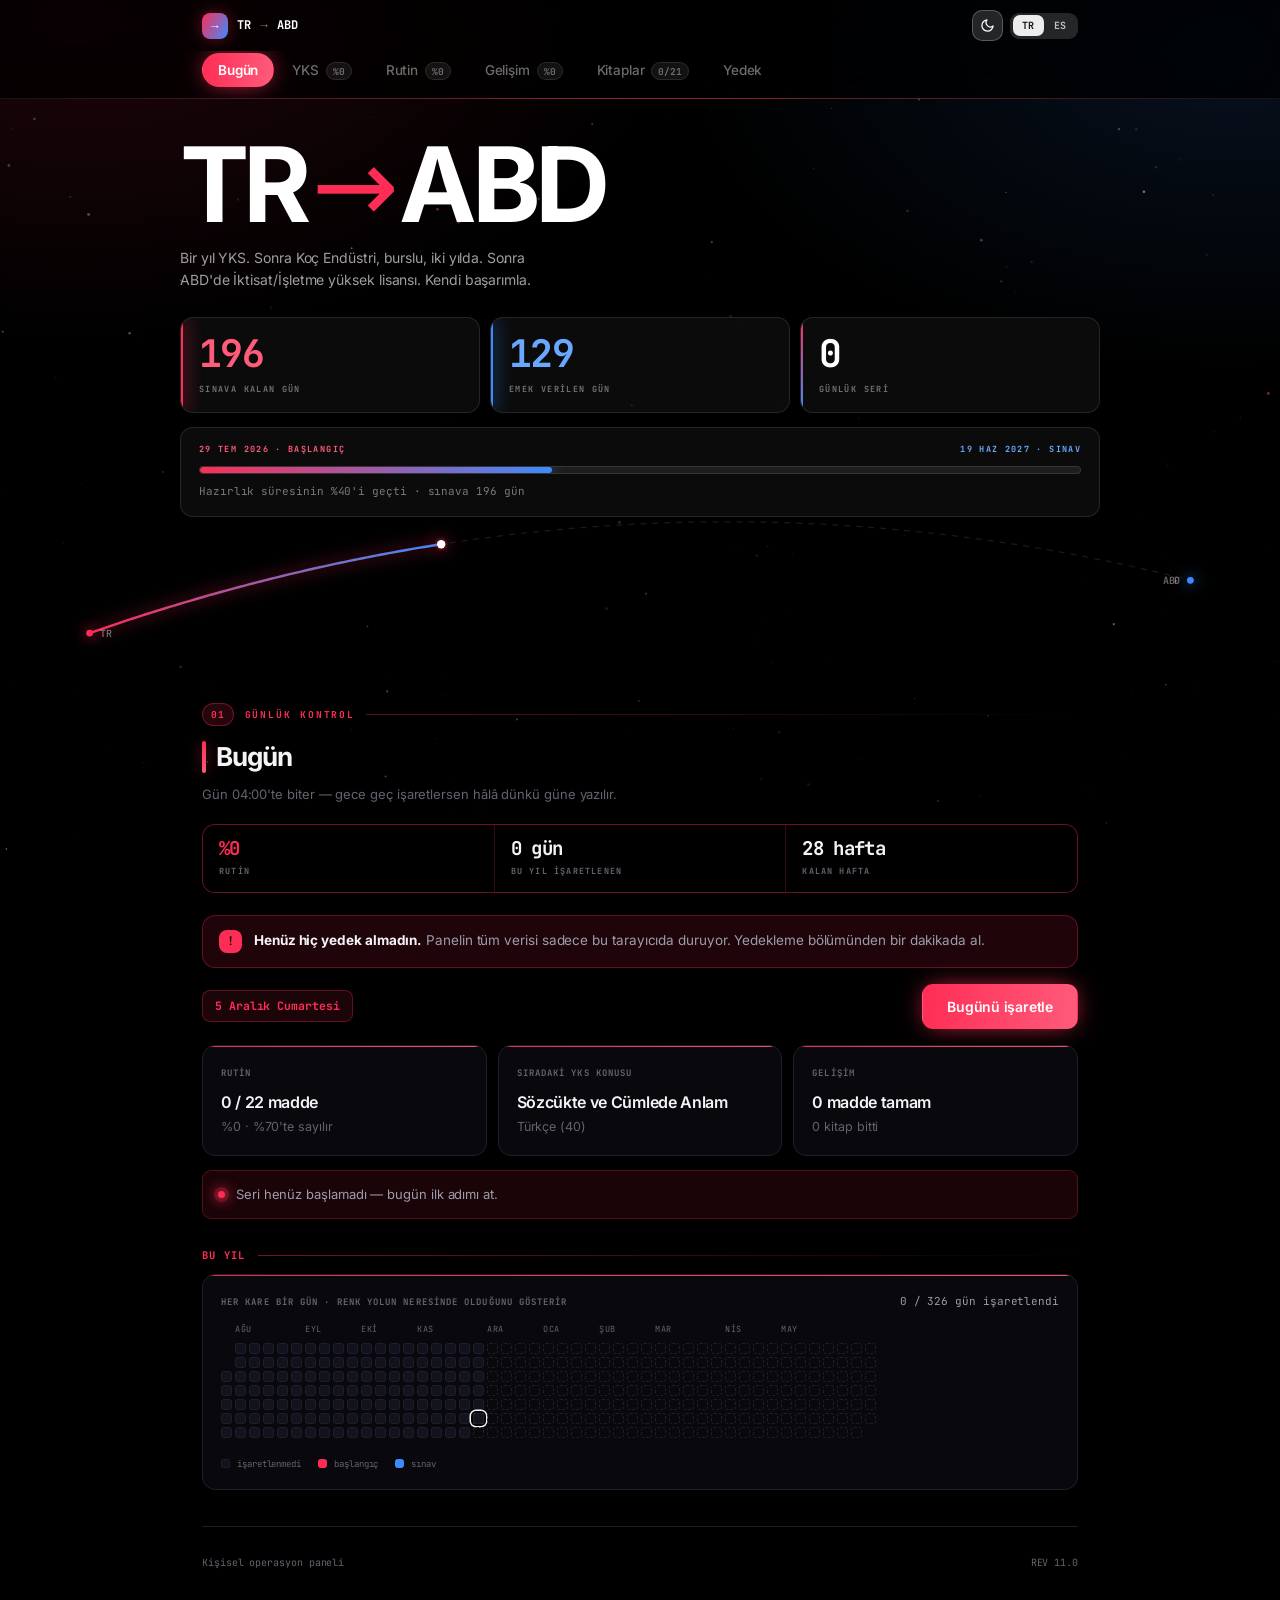
==== commit 28711a37: "Add files via upload" ====
--- a/index.html
+++ b/index.html
@@ -38,9 +38,8 @@
   </linearGradient>
 </defs></svg>
 
-<div class="hero-band" id="heroBand">
-<canvas id="heroCanvas" aria-hidden="true"></canvas>
-<header class="top" id="topBar">
+<div class="head-fix" id="topBar">
+<header class="top">
   <div class="top-in">
     <a class="brand" href="#bugun">
       <span class="brand-m" aria-hidden="true">→</span>
@@ -63,41 +62,6 @@
     </div>
   </div>
 </header>
-
-<div class="wrap hero">
-    <div class="hero-top">
-      <div>
-        <h1><span class="tr">TR</span><i class="ar">→</i><span class="us">ABD</span></h1>
-        <p class="lede" data-tr="Bir yıl YKS. Sonra Koç Endüstri, burslu, iki yılda. Sonra ABD'de İktisat/İşletme yüksek lisansı. Kendi başarımla." data-es="Un año de YKS. Después Ingeniería Industrial en Koç, con beca, en dos años. Después un máster en Economía/Empresariales en EE. UU. Con mi propio mérito.">Bir yıl YKS. Sonra Koç Endüstri, burslu, iki yılda. Sonra ABD'de İktisat/İşletme yüksek lisansı. Kendi başarımla.</p>
-      </div>
-    </div>
-
-    <div class="stats">
-      <div class="stat s-tr">
-        <div class="stat-n" id="statKalan">–</div>
-        <div class="stat-k" data-tr="Sınava kalan gün" data-es="Días para el examen">Sınava kalan gün</div>
-      </div>
-      <div class="stat s-us">
-        <div class="stat-n" id="statGecen">–</div>
-        <div class="stat-k" data-tr="Emek verilen gün" data-es="Días invertidos">Emek verilen gün</div>
-      </div>
-      <div class="stat s-yol">
-        <div class="stat-n" id="statSeri">–</div>
-        <div class="stat-k" data-tr="Günlük seri" data-es="Racha diaria">Günlük seri</div>
-      </div>
-    </div>
-
-    <div class="hero-bar">
-      <div class="hb-uc">
-        <span class="u-tr" data-tr="29 Tem 2026 · Başlangıç" data-es="29 jul 2026 · Inicio">29 Tem 2026 · Başlangıç</span>
-        <span class="u-us" data-tr="19 Haz 2027 · Sınav" data-es="19 jun 2027 · Examen">19 Haz 2027 · Sınav</span>
-      </div>
-      <div class="bar"><i id="yilBar"></i></div>
-      <div class="prog-s" id="yilBarNot"></div>
-    </div>
-</div>
-</div>
-
 <div class="tabs-w">
   <div class="tabs" id="tabs">
     <button type="button" class="tab on" data-tab="bugun"><span data-tr="Bugün" data-es="Hoy">Bugün</span></button>
@@ -108,11 +72,60 @@
     <button type="button" class="tab" data-tab="yedek"><span data-tr="Yedek" data-es="Copia">Yedek</span></button>
   </div>
 </div>
+</div>
+
+<div class="hero-band" id="heroBand">
+<canvas id="heroCanvas" aria-hidden="true"></canvas>
+
+
+<div class="wrap hero">
+    <div class="hero-top">
+      <div>
+        <h1><span class="tr">TR</span><i class="ar">→</i><span class="us">ABD</span></h1>
+        <p class="lede" data-tr="Bir yıl YKS. Sonra Koç Endüstri, burslu, iki yılda. Sonra ABD'de İktisat/İşletme yüksek lisansı. Kendi başarımla." data-es="Un año de YKS. Después Ingeniería Industrial en Koç, con beca, en dos años. Después un máster en Economía/Empresariales en EE. UU. Con mi propio mérito.">Bir yıl YKS. Sonra Koç Endüstri, burslu, iki yılda. Sonra ABD'de İktisat/İşletme yüksek lisansı. Kendi başarımla.</p>
+      </div>
+    </div>
+
+    <div class="stats">
+      <div class="stat s-tr">
+        <div class="stat-n" id="statKalan">–</div>
+        <div class="stat-k" data-tr="Sınava kalan gün" data-es="Días para el examen">Sınava kalan gün</div>
+      </div>
+      <div class="stat s-us">
+        <div class="stat-n" id="statGecen">–</div>
+        <div class="stat-k" data-tr="Emek verilen gün" data-es="Días invertidos">Emek verilen gün</div>
+      </div>
+      <div class="stat s-yol">
+        <div class="stat-n" id="statSeri">–</div>
+        <div class="stat-k" data-tr="Günlük seri" data-es="Racha diaria">Günlük seri</div>
+      </div>
+    </div>
+
+    <div class="hero-bar">
+      <div class="hb-uc">
+        <span class="u-tr" data-tr="29 Tem 2026 · Başlangıç" data-es="29 jul 2026 · Inicio">29 Tem 2026 · Başlangıç</span>
+        <span class="u-us" data-tr="19 Haz 2027 · Sınav" data-es="19 jun 2027 · Examen">19 Haz 2027 · Sınav</span>
+      </div>
+      <div class="bar"><i id="yilBar"></i></div>
+      <div class="prog-s" id="yilBarNot"></div>
+    </div>
+</div>
+</div>
+
+
 
 <div class="wrap">
 
   <!-- ==================== BUGÜN ==================== -->
   <section class="panel on" id="p-bugun">
+    <p class="pkick"><i>01</i><span data-tr="Günlük kontrol" data-es="Control diario">Günlük kontrol</span></p>
+    <h2 data-tr="Bugün" data-es="Hoy">Bugün</h2>
+    <p class="sub" data-tr="Gün 04:00'te biter — gece geç işaretlersen hâlâ dünkü güne yazılır." data-es="El día termina a las 04:00: si marcas de madrugada, cuenta para el día anterior.">Gün 04:00'te biter — gece geç işaretlersen hâlâ dünkü güne yazılır.</p>
+    <div class="pstrip">
+      <div class="ps"><b id="ps-bugun-1">–</b><span data-tr="Rutin" data-es="Rutina">Rutin</span></div>
+      <div class="ps"><b id="ps-bugun-2">–</b><span data-tr="Bu yıl işaretlenen" data-es="Marcados este año">Bu yıl işaretlenen</span></div>
+      <div class="ps"><b id="ps-bugun-3">–</b><span data-tr="Kalan hafta" data-es="Semanas restantes">Kalan hafta</span></div>
+    </div>
     <div class="alarm" id="yedekAlarm" hidden>
       <span class="alarm-i">!</span>
       <span id="yedekAlarmTxt"></span>
@@ -163,8 +176,14 @@
 
   <!-- ==================== YKS ==================== -->
   <section class="panel" id="p-yks">
+    <p class="pkick"><i>02</i><span data-tr="Asıl iş" data-es="El trabajo principal">Asıl iş</span></p>
     <h2 data-tr="YKS" data-es="YKS">YKS</h2>
     <p class="sub" data-tr="19 Haziran 2027 · Hedef: Koç Üniversitesi Endüstri Mühendisliği (burslu)" data-es="19 de junio de 2027 · Objetivo: Ingeniería Industrial en la Universidad Koç (con beca)">19 Haziran 2027 · Hedef: Koç Üniversitesi Endüstri Mühendisliği (burslu)</p>
+    <div class="pstrip">
+      <div class="ps"><b id="ps-yks-1">–</b><span data-tr="Tamamlanan konu" data-es="Temas completados">Tamamlanan konu</span></div>
+      <div class="ps"><b id="ps-yks-2">–</b><span data-tr="Bu hafta soru" data-es="Preguntas esta semana">Bu hafta soru</span></div>
+      <div class="ps"><b id="ps-yks-3">–</b><span data-tr="Sıradaki" data-es="Siguiente">Sıradaki</span></div>
+    </div>
 
     <div class="cd">
       <div class="cd-u"><div class="cd-n" id="cdG">00</div><div class="cd-k" data-tr="Gün" data-es="Días">Gün</div></div>
@@ -337,8 +356,14 @@
 
   <!-- ==================== RUTİN ==================== -->
   <section class="panel" id="p-rutin">
+    <p class="pkick"><i>03</i><span data-tr="Günün iskeleti" data-es="El esqueleto del día">Günün iskeleti</span></p>
     <h2 data-tr="Rutin" data-es="Rutina">Rutin</h2>
     <p class="sub" data-tr="Kutucuklar her sabah sıfırlanır. Önemli olan tek bir mükemmel gün değil, üst üste gelen sıradan günler." data-es="Las casillas se reinician cada mañana. Lo que cuenta no es un día perfecto, sino muchos días corrientes seguidos.">Kutucuklar her sabah sıfırlanır. Önemli olan tek bir mükemmel gün değil, üst üste gelen sıradan günler.</p>
+    <div class="pstrip">
+      <div class="ps"><b id="ps-rutin-1">–</b><span data-tr="Bugün" data-es="Hoy">Bugün</span></div>
+      <div class="ps"><b id="ps-rutin-2">–</b><span data-tr="Rutin serisi" data-es="Racha de rutina">Rutin serisi</span></div>
+      <div class="ps"><b id="ps-rutin-3">–</b><span data-tr="Bugünün sporu" data-es="Deporte de hoy">Bugünün sporu</span></div>
+    </div>
 
     <div class="card" style="margin-bottom:16px;">
       <div class="ring-w">
@@ -373,8 +398,14 @@
 
   <!-- ==================== GELİŞİM ==================== -->
   <section class="panel" id="p-gelisim">
+    <p class="pkick"><i>04</i><span data-tr="Yan yatırımlar" data-es="Inversiones paralelas">Yan yatırımlar</span></p>
     <h2 data-tr="Gelişim" data-es="Desarrollo">Gelişim</h2>
     <p class="sub" data-tr="Bu yılın odağı: genel kültür, dil, spor, YKS. Siber ve kod düşük tempoda, WSL üzerinden. YL hazırlığı zemin seviyesinde." data-es="El foco de este año: cultura general, idioma, deporte y YKS. Ciberseguridad y código a ritmo bajo. La preparación del máster, a nivel de base.">Bu yılın odağı: genel kültür, dil, spor, YKS. Siber ve kod düşük tempoda, WSL üzerinden. YL hazırlığı zemin seviyesinde.</p>
+    <div class="pstrip">
+      <div class="ps"><b id="ps-gelisim-1">–</b><span data-tr="Tamamlanan madde" data-es="Puntos completados">Tamamlanan madde</span></div>
+      <div class="ps"><b id="ps-gelisim-2">–</b><span data-tr="Biten başlık" data-es="Títulos cerrados">Biten başlık</span></div>
+      <div class="ps"><b id="ps-gelisim-3">–</b><span data-tr="Sıradaki alan" data-es="Siguiente área">Sıradaki alan</span></div>
+    </div>
 
     <div class="card" style="margin-bottom:16px;">
       <div class="ring-w">
@@ -399,16 +430,28 @@
 
   <!-- ==================== KİTAPLAR ==================== -->
   <section class="panel" id="p-kitap">
+    <p class="pkick"><i>05</i><span data-tr="Paragrafın yakıtı" data-es="El combustible de la lectura">Paragrafın yakıtı</span></p>
     <h2 data-tr="Kitaplar" data-es="Libros">Kitaplar</h2>
     <p class="sub" id="kitapSub">—</p>
+    <div class="pstrip">
+      <div class="ps"><b id="ps-kitap-1">–</b><span data-tr="Biten kitap" data-es="Libros terminados">Biten kitap</span></div>
+      <div class="ps"><b id="ps-kitap-2">–</b><span data-tr="Biten kategori" data-es="Categorías cerradas">Biten kategori</span></div>
+      <div class="ps"><b id="ps-kitap-3">–</b><span data-tr="Sıradaki" data-es="Siguiente">Sıradaki</span></div>
+    </div>
     <div id="kitapList"></div>
     <p class="note" data-tr="Hepsi Storytel Türkiye'de mevcut (katalog değişebilir, bulamazsan atla). Sesli dinlemek de sayılır — spor yaparken ve yolda dinlemek günde bir saat kazandırır. Türk edebiyatı kategorisi doğrudan TYT Türkçe paragraf netine yarar." data-es="Todos están en Storytel Turquía. Escuchar también cuenta. La categoría de literatura turca sube directamente los netos de comprensión lectora del TYT.">Hepsi Storytel Türkiye'de mevcut (katalog değişebilir, bulamazsan atla). Sesli dinlemek de sayılır — spor yaparken ve yolda dinlemek günde bir saat kazandırır. Türk edebiyatı kategorisi doğrudan TYT Türkçe paragraf netine yarar.</p>
   </section>
 
   <!-- ==================== YEDEK ==================== -->
   <section class="panel" id="p-yedek">
+    <p class="pkick"><i>06</i><span data-tr="Sigorta" data-es="El seguro">Sigorta</span></p>
     <h2 data-tr="Yedekleme" data-es="Copia de seguridad">Yedekleme</h2>
     <p class="sub" data-tr="Panelin tüm verisi yalnızca bu tarayıcının hafızasında. Tarayıcı verisini temizlemek ya da cihaz değiştirmek bir yıllık kaydı siler." data-es="Todos los datos del panel están solo en la memoria de este navegador. Borrarlos elimina un año de registro.">Panelin tüm verisi yalnızca bu tarayıcının hafızasında. Tarayıcı verisini temizlemek ya da cihaz değiştirmek bir yıllık kaydı siler.</p>
+    <div class="pstrip">
+      <div class="ps"><b id="ps-yedek-1">–</b><span data-tr="Son yedek" data-es="Última copia">Son yedek</span></div>
+      <div class="ps"><b id="ps-yedek-2">–</b><span data-tr="Kayıtlı gün" data-es="Días registrados">Kayıtlı gün</span></div>
+      <div class="ps"><b id="ps-yedek-3">–</b><span data-tr="Veri boyutu" data-es="Tamaño de datos">Veri boyutu</span></div>
+    </div>
 
     <div class="pts" style="margin-bottom:16px;">
       <div class="pt">
@@ -431,7 +474,7 @@
 
   <footer>
     <span data-tr="Kişisel operasyon paneli" data-es="Panel personal de operaciones">Kişisel operasyon paneli</span>
-    <span>REV 9.0</span>
+    <span>REV 11.0</span>
   </footer>
 
 </div>
--- a/style.css
+++ b/style.css
@@ -1,5 +1,5 @@
 /* ============================================================
-   style.css — TR→ABD operasyon paneli · REV 9.0
+   style.css — TR→ABD operasyon paneli · REV 11.0
 
    FİKİR
    Panelin tek cümlesi var: kırmızıdan maviye gitmek.
@@ -100,6 +100,12 @@
 
   --yol:linear-gradient(90deg,var(--cherry) 0%,var(--cherry-2) 36%,var(--blue) 100%);
 
+  /* SEKME RENGİ — her sekme yolun bir durağı.
+     Soldan sağa gezinirken renk kırmızıdan maviye yürüyor.
+     Panelin "şu an neredeyim" göstergesi bu. */
+  --vurgu:#ff2d55;
+  --vurgu-2:#ff5b7a;
+
   --mono:"JetBrains Mono",ui-monospace,"SF Mono",Menlo,Consolas,monospace;
   --sans:Inter,-apple-system,BlinkMacSystemFont,"Segoe UI",system-ui,sans-serif;
 
@@ -113,9 +119,11 @@
 
   --bg:#050507;
   --bg-tint:#0b0b10;
-  --card:#0c0c11;
-  --card-2:#101018;
-  --soft:#141420;
+  /* Saydam: arkadaki yıldızlar kartların içinden hafifçe görünüyor.
+     Bulanıklık (backdrop-filter) yok — telefonda bedava değil. */
+  --card:rgba(11,11,17,.80);
+  --card-2:rgba(17,17,26,.80);
+  --soft:rgba(21,21,33,.85);
   --line:#1f1f2b;
   --line-2:#33334a;
 
@@ -753,3 +761,204 @@
   .stat-n{font-size:30px;}
   .prog-n{font-size:28px;}
 }
+
+/* ============================================================
+   17. REV 10 — UZAY, SEKME RENKLERİ, RENK KURALI
+
+   RENK KURALI (nerede hangi renk, ne oranda)
+
+   ~70%  Nötr      siyah zemin, beyaz yazı, gri ikincil metin
+   ~20%  Sekme     bulunduğun sekmenin rengi — başlık, halka,
+                   aktif sekme, kart çizgisi, düğme
+   ~10%  Gradyan   SADECE zamanla ilgili şeyler: yol, ilerleme
+                   çubukları, yıl ızgarası, geri sayım
+
+   Yani: tek bir renk her yeri kaplamıyor, gradyan da her yere
+   serpilmiyor. Gradyan "yol", düz renk "buradasın", nötr "oku".
+
+   Etiketler (YKS / SPOR / TEMEL) kendi anlamlarını koruyor ama
+   sessiz: içi boş, ince kenarlı. Yüksek sesle konuşan tek renk
+   sekmenin rengi olsun ki göz nereye bakacağını bilsin.
+   ============================================================ */
+
+:root[data-tab="bugun"]  { --vurgu:#ff2d55; --vurgu-2:#ff5b7a; }
+:root[data-tab="yks"]    { --vurgu:#f5479b; --vurgu-2:#ff6fb5; }
+:root[data-tab="rutin"]  { --vurgu:#c65cd8; --vurgu-2:#d97fe8; }
+:root[data-tab="gelisim"]{ --vurgu:#8a6ff0; --vurgu-2:#a58fff; }
+:root[data-tab="kitap"]  { --vurgu:#5c7fff; --vurgu-2:#829eff; }
+:root[data-tab="yedek"]  { --vurgu:#3d8bff; --vurgu-2:#6aa8ff; }
+
+/* Açık temada aynı yürüyüş, koyulaştırılmış tonlarla */
+:root[data-theme="light"][data-tab="bugun"]  { --vurgu:#d11239; --vurgu-2:#e8305a; }
+:root[data-theme="light"][data-tab="yks"]    { --vurgu:#c31a72; --vurgu-2:#dd3d90; }
+:root[data-theme="light"][data-tab="rutin"]  { --vurgu:#9333a8; --vurgu-2:#ae4dc4; }
+:root[data-theme="light"][data-tab="gelisim"]{ --vurgu:#5b41c9; --vurgu-2:#7460e0; }
+:root[data-theme="light"][data-tab="kitap"]  { --vurgu:#2f52d6; --vurgu-2:#4d72ee; }
+:root[data-theme="light"][data-tab="yedek"]  { --vurgu:#0b5fd6; --vurgu-2:#2f83f5; }
+
+/* --- Uzay tüm sayfada --- */
+#heroCanvas{
+  position:fixed; inset:0; width:100%; height:100%;
+  z-index:0; pointer-events:none;
+}
+.hero-band,.tabs-w,.wrap,footer{position:relative; z-index:1;}
+.hero-band{background:transparent; border-bottom:0;}
+.hero-band::after{display:none;}
+.tabs-w{background:transparent;}
+body{background:var(--hero-bg);}
+body::before{
+  background:
+    radial-gradient(1000px 560px at 6% 0%, color-mix(in srgb,var(--vurgu) 13%,transparent), transparent 60%),
+    radial-gradient(900px 520px at 96% 6%, color-mix(in srgb,var(--blue) 12%,transparent), transparent 60%);
+  transition:background .5s ease;
+}
+
+/* --- Sekme rengi nereye uyguluyoruz --- */
+
+h2::before{background:linear-gradient(var(--vurgu),var(--vurgu-2));
+  box-shadow:0 0 14px -1px var(--vurgu);}
+h3{color:var(--vurgu);}
+h3::after{background:linear-gradient(90deg,color-mix(in srgb,var(--vurgu) 45%,transparent),transparent);}
+
+.card::before{background:linear-gradient(90deg,var(--vurgu),var(--vurgu-2)); opacity:.9;
+  box-shadow:0 0 10px -1px var(--vurgu);}
+
+.ring .r-fg{stroke:var(--vurgu);}
+.prog-n{color:var(--vurgu);}
+
+.chk input:checked,.rrow input:checked{
+  background:var(--vurgu); border-color:transparent;
+  box-shadow:0 0 10px -2px var(--vurgu);}
+.chk input:hover,.rrow input:hover{border-color:var(--vurgu);}
+.rrow.today{background:color-mix(in srgb,var(--vurgu) 12%,transparent);
+  box-shadow:inset 3px 0 0 var(--vurgu);}
+
+.acc[open]{border-color:color-mix(in srgb,var(--vurgu) 40%,transparent);}
+.acc[open] > summary{background:color-mix(in srgb,var(--vurgu) 10%,transparent);}
+.acc[open] > summary .acc-n{color:var(--vurgu);}
+.acc-c{color:var(--vurgu); background:color-mix(in srgb,var(--vurgu) 12%,transparent);
+  border-color:color-mix(in srgb,var(--vurgu) 32%,transparent);}
+
+th{color:var(--vurgu); background:color-mix(in srgb,var(--vurgu) 8%,transparent);
+  border-bottom-color:color-mix(in srgb,var(--vurgu) 26%,transparent);}
+td.hi{color:var(--vurgu);}
+
+.note{background:color-mix(in srgb,var(--vurgu) 7%,transparent);
+  border-color:color-mix(in srgb,var(--vurgu) 20%,transparent);
+  border-left-color:var(--vurgu);}
+
+.ck::after{color:var(--vurgu);}
+.kota-i:focus{border-color:var(--vurgu); box-shadow:0 0 0 3px color-mix(in srgb,var(--vurgu) 20%,transparent);}
+.bugun-d{color:var(--vurgu); background:color-mix(in srgb,var(--vurgu) 11%,transparent);
+  border-color:color-mix(in srgb,var(--vurgu) 30%,transparent);}
+.seri{background:color-mix(in srgb,var(--vurgu) 10%,transparent);
+  border-color:color-mix(in srgb,var(--vurgu) 26%,transparent);}
+.seri::before{background:var(--vurgu);
+  box-shadow:0 0 0 4px color-mix(in srgb,var(--vurgu) 22%,transparent), 0 0 14px 2px var(--vurgu);}
+.alarm{background:color-mix(in srgb,var(--cherry) 12%,transparent);
+  border-color:color-mix(in srgb,var(--cherry) 30%,transparent);}
+.btn.primary,.checkin{background:linear-gradient(96deg,var(--vurgu),var(--vurgu-2));
+  box-shadow:0 0 26px -6px var(--vurgu);}
+.pt-i{background:linear-gradient(140deg,var(--vurgu),var(--vurgu-2));}
+:focus-visible{outline-color:var(--vurgu);}
+
+/* Aktif sekme kendi rengini taşır; diğerleri sessiz */
+.tab.on{background:linear-gradient(96deg,var(--vurgu),var(--vurgu-2));
+  box-shadow:0 0 24px -5px var(--vurgu);}
+
+/* Etiketler sessizleşti: içi boş, ince kenar. Anlamları duruyor. */
+.tag{background:transparent; border-width:1px;}
+.t-yks{background:transparent; color:var(--cherry); border-color:color-mix(in srgb,var(--cherry) 45%,transparent);}
+.t-spor,.t-dil,.t-genel{background:transparent; color:var(--blue);
+  border-color:color-mix(in srgb,var(--blue) 40%,transparent);}
+.t-beslenme,.t-temel{background:transparent; color:var(--silver);
+  border-color:color-mix(in srgb,var(--silver) 38%,transparent);}
+
+/* Gradyan SADECE zamanla ilgili yerlerde kalıyor */
+.bar i{background:var(--yol);}
+.cd-u:first-child{background:linear-gradient(120deg,var(--cherry),var(--blue));}
+.top .brand-m{background:linear-gradient(120deg,var(--cherry),var(--blue));}
+
+/* Sekme değişince panel biraz daha belirgin girsin */
+.panel.on{animation:gir .34s cubic-bezier(.2,0,.2,1);}
+@keyframes gir{
+  from{opacity:0; transform:translateY(12px) scale(.995);}
+  to{opacity:1; transform:none;}
+}
+
+/* ============================================================
+   18. REV 11 — SEKMELER ÜSTTE, HER SEKME KENDİ SAYFASI
+   ============================================================ */
+
+/* Marka + sekmeler tek blok, sayfanın tepesinde sabit.
+   Kahraman şerit artık onların altında akıyor. */
+.head-fix{
+  position:sticky; top:0; z-index:50;
+  background:color-mix(in srgb, var(--hero-bg) 78%, transparent);
+  backdrop-filter:blur(18px) saturate(1.4);
+  -webkit-backdrop-filter:blur(18px) saturate(1.4);
+  border-bottom:1px solid rgba(255,255,255,.07);
+}
+.head-fix .top{position:static; background:transparent; border:0; box-shadow:none;}
+.head-fix .tabs-w{position:static; background:transparent; border-bottom:0;}
+.head-fix .tabs{padding-top:2px; padding-bottom:11px;}
+/* Sekme çubuğunun altında ince bir renk izi: hangi sekmedesin. */
+.head-fix::after{
+  content:""; position:absolute; left:0; right:0; bottom:-1px; height:1px;
+  background:linear-gradient(90deg,transparent,var(--vurgu),transparent);
+  opacity:.55;
+}
+
+.hero{padding:40px 0 150px;}
+
+/* --- Sekme başlığı: kicker + başlık + şerit --- */
+
+.pkick{
+  display:flex; align-items:center; gap:11px; margin:26px 0 10px;
+  font-family:var(--mono); font-size:9.5px; font-weight:700;
+  letter-spacing:0.20em; text-transform:uppercase; color:var(--vurgu);
+}
+.pkick i{
+  font-style:normal; font-size:9.5px; letter-spacing:0.08em;
+  padding:3px 8px; border-radius:99px;
+  color:var(--vurgu); background:color-mix(in srgb,var(--vurgu) 14%,transparent);
+  border:1px solid color-mix(in srgb,var(--vurgu) 34%,transparent);
+}
+.pkick::after{
+  content:""; flex:1; height:1px;
+  background:linear-gradient(90deg,color-mix(in srgb,var(--vurgu) 35%,transparent),transparent);
+}
+.panel h2{margin-top:0;}
+
+/* Sekmeye özel özet şeridi — o sekmenin üç rakamı */
+.pstrip{
+  display:grid; grid-template-columns:repeat(3,1fr); gap:1px;
+  background:color-mix(in srgb,var(--vurgu) 22%,transparent);
+  border:1px solid color-mix(in srgb,var(--vurgu) 26%,transparent);
+  border-radius:var(--r); overflow:hidden; margin:0 0 22px;
+}
+.ps{
+  background:var(--hero-bg); padding:14px 16px 13px;
+  display:flex; flex-direction:column; gap:6px; min-width:0;
+}
+.ps b{
+  font-family:var(--mono); font-size:19px; font-weight:700; line-height:1.05;
+  letter-spacing:-0.035em; color:var(--ink); font-variant-numeric:tabular-nums;
+  overflow:hidden; text-overflow:ellipsis; white-space:nowrap;
+}
+.ps:first-child b{color:var(--vurgu);}
+.ps span{
+  font-family:var(--mono); font-size:8.5px; font-weight:600; letter-spacing:0.14em;
+  text-transform:uppercase; color:var(--ink-3);
+  overflow:hidden; text-overflow:ellipsis; white-space:nowrap;
+}
+
+@media(max-width:680px){
+  .head-fix .tabs{padding-bottom:9px;}
+  .hero{padding:26px 0 120px;}
+  .pkick{margin:18px 0 9px; font-size:9px; letter-spacing:0.16em;}
+  .pstrip{grid-template-columns:1fr;}
+  .ps{flex-direction:row; align-items:baseline; gap:11px; padding:11px 14px;}
+  .ps b{font-size:17px; flex:none;}
+  .ps span{flex:1;}
+}
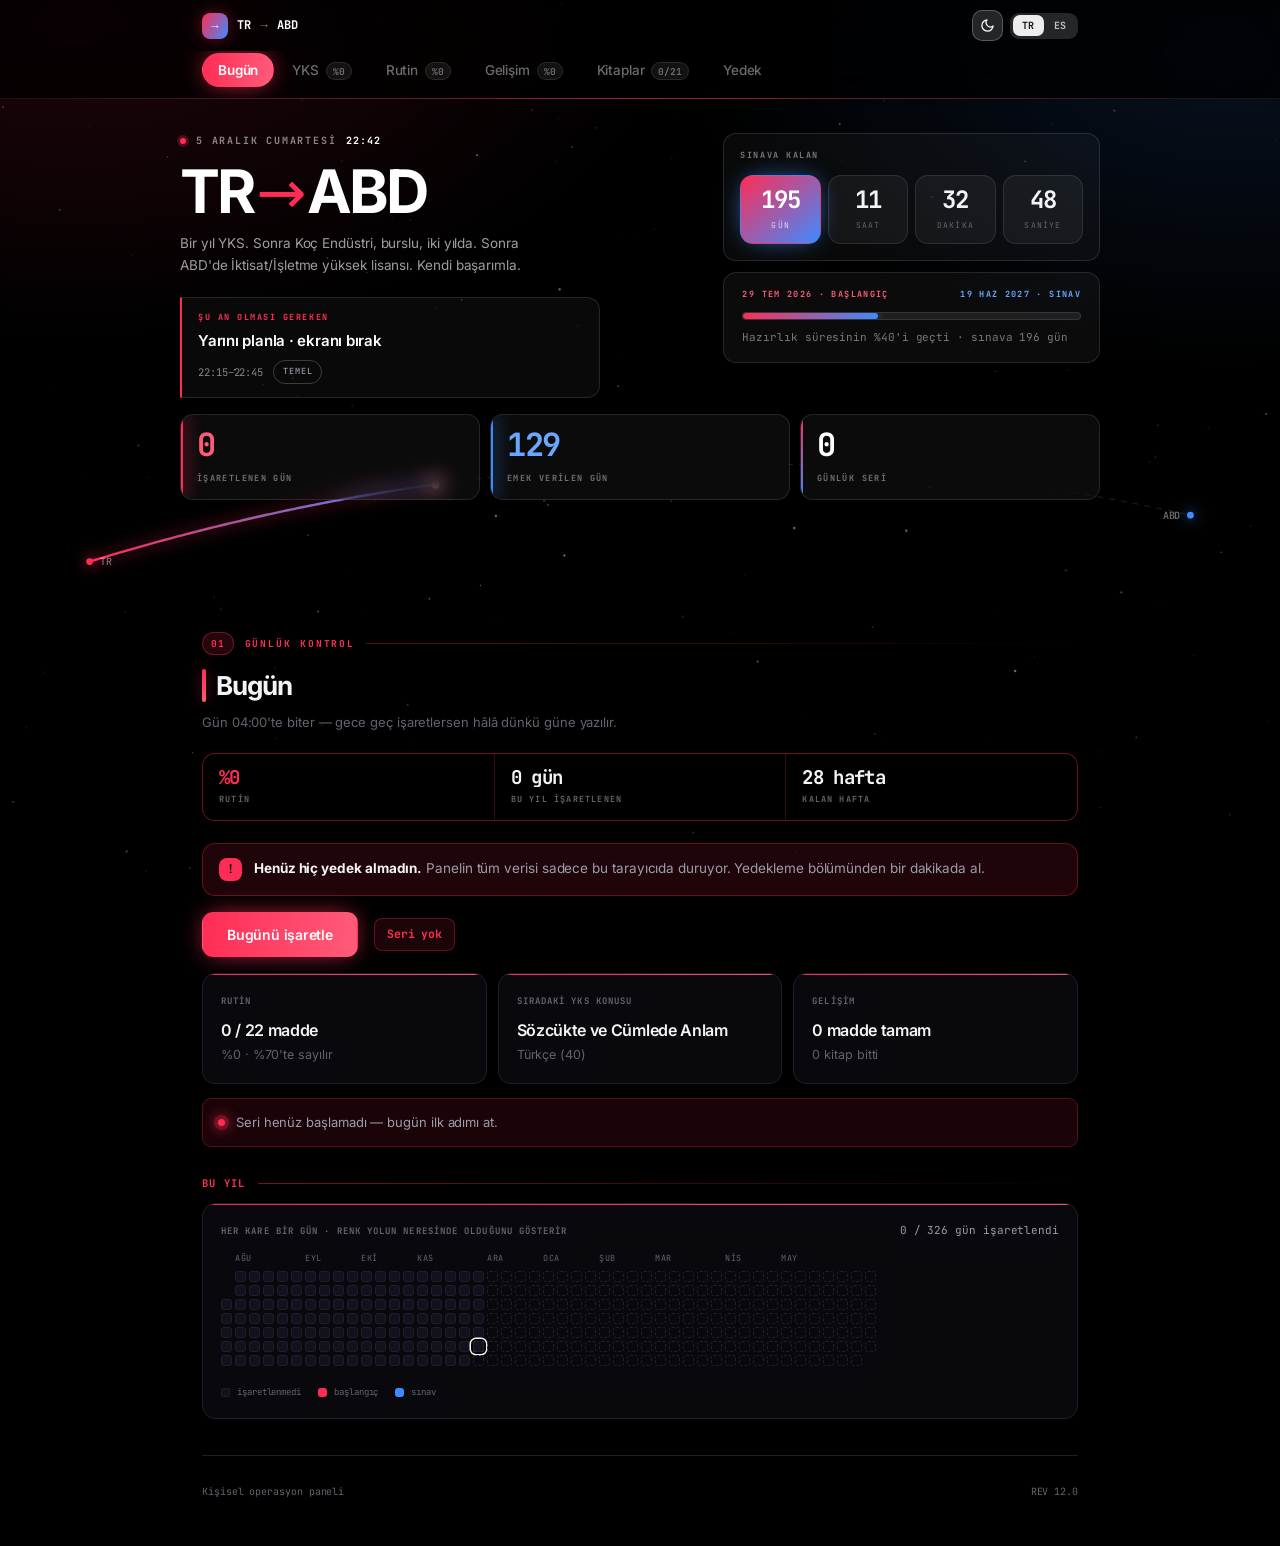
==== commit 2c4c7597: "Add files via upload" ====
--- a/index.html
+++ b/index.html
@@ -79,17 +79,51 @@
 
 
 <div class="wrap hero">
-    <div class="hero-top">
-      <div>
-        <h1><span class="tr">TR</span><i class="ar">→</i><span class="us">ABD</span></h1>
-        <p class="lede" data-tr="Bir yıl YKS. Sonra Koç Endüstri, burslu, iki yılda. Sonra ABD'de İktisat/İşletme yüksek lisansı. Kendi başarımla." data-es="Un año de YKS. Después Ingeniería Industrial en Koç, con beca, en dos años. Después un máster en Economía/Empresariales en EE. UU. Con mi propio mérito.">Bir yıl YKS. Sonra Koç Endüstri, burslu, iki yılda. Sonra ABD'de İktisat/İşletme yüksek lisansı. Kendi başarımla.</p>
-      </div>
-    </div>
+  <div class="hero-grid">
+
+    <div class="hero-left">
+      <p class="hero-kick">
+        <span class="hk-dot"></span>
+        <span id="heroTarih">—</span>
+        <em id="heroSaat">--:--</em>
+      </p>
+      <h1><span class="tr">TR</span><i class="ar">→</i><span class="us">ABD</span></h1>
+      <p class="lede" data-tr="Bir yıl YKS. Sonra Koç Endüstri, burslu, iki yılda. Sonra ABD'de İktisat/İşletme yüksek lisansı. Kendi başarımla." data-es="Un año de YKS. Después Ingeniería Industrial en Koç, con beca, en dos años. Después un máster en Economía/Empresariales en EE. UU. Con mi propio mérito.">Bir yıl YKS. Sonra Koç Endüstri, burslu, iki yılda. Sonra ABD'de İktisat/İşletme yüksek lisansı. Kendi başarımla.</p>
+
+      <div class="simdi" id="simdiKutu">
+        <div class="simdi-k" data-tr="Şu an olması gereken" data-es="Lo que toca ahora">Şu an olması gereken</div>
+        <div class="simdi-v" id="simdiAd">—</div>
+        <div class="simdi-a"><span id="simdiSaat"></span><span class="tag" id="simdiTur"></span></div>
+      </div>
+    </div>
+
+    <div class="hero-right">
+      <div class="cd-w">
+        <div class="cd-t" data-tr="Sınava kalan" data-es="Para el examen">Sınava kalan</div>
+        <div class="cd">
+          <div class="cd-u"><div class="cd-n" id="cdG">00</div><div class="cd-k" data-tr="Gün" data-es="Días">Gün</div></div>
+          <div class="cd-u"><div class="cd-n" id="cdS">00</div><div class="cd-k" data-tr="Saat" data-es="Horas">Saat</div></div>
+          <div class="cd-u"><div class="cd-n" id="cdD">00</div><div class="cd-k" data-tr="Dakika" data-es="Minutos">Dakika</div></div>
+          <div class="cd-u"><div class="cd-n" id="cdSn">00</div><div class="cd-k" data-tr="Saniye" data-es="Segundos">Saniye</div></div>
+        </div>
+      </div>
+
+      <div class="hero-bar">
+        <div class="hb-uc">
+          <span class="u-tr" data-tr="29 Tem 2026 · Başlangıç" data-es="29 jul 2026 · Inicio">29 Tem 2026 · Başlangıç</span>
+          <span class="u-us" data-tr="19 Haz 2027 · Sınav" data-es="19 jun 2027 · Examen">19 Haz 2027 · Sınav</span>
+        </div>
+        <div class="bar"><i id="yilBar"></i></div>
+        <div class="prog-s" id="yilBarNot"></div>
+      </div>
+    </div>
+
+  </div>
 
     <div class="stats">
       <div class="stat s-tr">
-        <div class="stat-n" id="statKalan">–</div>
-        <div class="stat-k" data-tr="Sınava kalan gün" data-es="Días para el examen">Sınava kalan gün</div>
+        <div class="stat-n" id="statIsaret">–</div>
+        <div class="stat-k" data-tr="İşaretlenen gün" data-es="Días marcados">İşaretlenen gün</div>
       </div>
       <div class="stat s-us">
         <div class="stat-n" id="statGecen">–</div>
@@ -101,14 +135,6 @@
       </div>
     </div>
 
-    <div class="hero-bar">
-      <div class="hb-uc">
-        <span class="u-tr" data-tr="29 Tem 2026 · Başlangıç" data-es="29 jul 2026 · Inicio">29 Tem 2026 · Başlangıç</span>
-        <span class="u-us" data-tr="19 Haz 2027 · Sınav" data-es="19 jun 2027 · Examen">19 Haz 2027 · Sınav</span>
-      </div>
-      <div class="bar"><i id="yilBar"></i></div>
-      <div class="prog-s" id="yilBarNot"></div>
-    </div>
 </div>
 </div>
 
@@ -132,8 +158,8 @@
     </div>
 
     <div class="bugun-h">
-      <span class="bugun-d" id="bugunTarih">—</span>
       <button type="button" class="checkin" id="checkinBtn">Bugünü işaretle</button>
+      <span class="bugun-d" id="seriRozet"></span>
     </div>
 
     <div class="cards">
@@ -183,13 +209,6 @@
       <div class="ps"><b id="ps-yks-1">–</b><span data-tr="Tamamlanan konu" data-es="Temas completados">Tamamlanan konu</span></div>
       <div class="ps"><b id="ps-yks-2">–</b><span data-tr="Bu hafta soru" data-es="Preguntas esta semana">Bu hafta soru</span></div>
       <div class="ps"><b id="ps-yks-3">–</b><span data-tr="Sıradaki" data-es="Siguiente">Sıradaki</span></div>
-    </div>
-
-    <div class="cd">
-      <div class="cd-u"><div class="cd-n" id="cdG">00</div><div class="cd-k" data-tr="Gün" data-es="Días">Gün</div></div>
-      <div class="cd-u"><div class="cd-n" id="cdS">00</div><div class="cd-k" data-tr="Saat" data-es="Horas">Saat</div></div>
-      <div class="cd-u"><div class="cd-n" id="cdD">00</div><div class="cd-k" data-tr="Dakika" data-es="Minutos">Dakika</div></div>
-      <div class="cd-u"><div class="cd-n" id="cdSn">00</div><div class="cd-k" data-tr="Saniye" data-es="Segundos">Saniye</div></div>
     </div>
 
     <h3 data-tr="Konu takibi" data-es="Seguimiento de temas">Konu takibi</h3>
@@ -474,7 +493,7 @@
 
   <footer>
     <span data-tr="Kişisel operasyon paneli" data-es="Panel personal de operaciones">Kişisel operasyon paneli</span>
-    <span>REV 11.0</span>
+    <span>REV 12.0</span>
   </footer>
 
 </div>
--- a/style.css
+++ b/style.css
@@ -1,5 +1,5 @@
 /* ============================================================
-   style.css — TR→ABD operasyon paneli · REV 11.0
+   style.css — TR→ABD operasyon paneli · REV 12.0
 
    FİKİR
    Panelin tek cümlesi var: kırmızıdan maviye gitmek.
@@ -962,3 +962,109 @@
   .ps b{font-size:17px; flex:none;}
   .ps span{flex:1;}
 }
+
+/* ============================================================
+   19. REV 12 — BAŞLIK KÜÇÜLDÜ, KAHRAMAN ALAN DOLDU
+
+   Önceki halde başlık ekranı yiyordu ve altındaki alan boştu.
+   Şimdi iki sütun: solda kimlik + şu an ne yapman gerektiği,
+   sağda canlı geri sayım + yıl çubuğu.
+   ============================================================ */
+
+.hero{padding:34px 0 110px;}
+
+.hero-grid{
+  display:grid; grid-template-columns:1.15fr .85fr;
+  gap:34px; align-items:start; margin-bottom:16px;
+}
+
+/* --- Sol sütun --- */
+
+.hero-kick{
+  display:flex; align-items:center; gap:10px; margin:0 0 14px;
+  font-family:var(--mono); font-size:10px; font-weight:600;
+  letter-spacing:0.18em; text-transform:uppercase; color:rgba(255,255,255,.52);
+}
+.hk-dot{
+  width:6px; height:6px; border-radius:50%; flex:none; background:var(--vurgu);
+  box-shadow:0 0 0 3px color-mix(in srgb,var(--vurgu) 25%,transparent);
+  animation:nabiz 2.4s ease-in-out infinite;
+}
+@keyframes nabiz{0%,100%{opacity:1;} 50%{opacity:.35;}}
+.hero-kick em{font-style:normal; color:#fff; letter-spacing:0.1em;
+  font-variant-numeric:tabular-nums;}
+
+h1{
+  font-size:clamp(34px,5vw,60px); line-height:.94;
+  margin:0 0 14px; letter-spacing:-0.05em; font-weight:700; color:#fff;
+}
+
+.lede{font-size:13.5px; max-width:42ch; margin:0 0 20px;}
+
+/* Şu an hangi bloktasın — rutinden okunuyor, her saniye güncel */
+.simdi{
+  border:1px solid rgba(255,255,255,.12);
+  border-left:2px solid var(--vurgu);
+  border-radius:0 var(--r) var(--r) 0;
+  padding:13px 16px; background:rgba(255,255,255,.035);
+  max-width:min(100%,420px);
+}
+.simdi-k{
+  font-family:var(--mono); font-size:8.5px; font-weight:700;
+  letter-spacing:0.18em; text-transform:uppercase; color:var(--vurgu);
+}
+.simdi-v{font-size:15px; font-weight:600; letter-spacing:-0.015em;
+  color:#fff; margin-top:7px; line-height:1.35;}
+.simdi-a{display:flex; align-items:center; gap:10px; margin-top:9px; flex-wrap:wrap;}
+.simdi-a span:first-child{
+  font-family:var(--mono); font-size:10.5px; color:rgba(255,255,255,.5);
+  font-variant-numeric:tabular-nums;
+}
+.simdi-a .tag{margin-top:0;}
+.simdi-a .tag:empty{display:none;}
+
+/* --- Sağ sütun --- */
+
+.cd-w{
+  border:1px solid rgba(255,255,255,.12); border-radius:var(--r);
+  background:rgba(255,255,255,.035); padding:15px 16px 16px; margin-bottom:11px;
+}
+.cd-t{
+  font-family:var(--mono); font-size:8.5px; font-weight:700;
+  letter-spacing:0.18em; text-transform:uppercase;
+  color:rgba(255,255,255,.45); margin-bottom:12px;
+}
+.cd{gap:7px; margin-bottom:0;}
+.cd-u{flex:1; min-width:0; padding:12px 6px; background:rgba(255,255,255,.05);
+  border-color:rgba(255,255,255,.10); box-shadow:none;}
+.cd-u:first-child{background:linear-gradient(140deg,var(--cherry),var(--blue));
+  border-color:transparent; box-shadow:0 0 26px -8px var(--blue);}
+.cd-n{font-size:24px;}
+.cd-k{font-size:8px; letter-spacing:0.14em; margin-top:7px;}
+
+/* --- Rakam kartları biraz küçüldü, satır sıkışmasın --- */
+.stat-n{font-size:32px;}
+.stat{padding:14px 16px 13px;}
+
+@media(max-width:900px){
+  .hero-grid{grid-template-columns:1fr; gap:22px;}
+  .simdi{max-width:none;}
+}
+@media(max-width:680px){
+  .hero{padding:24px 0 100px;}
+  h1{font-size:clamp(32px,10vw,44px);}
+  .hero-kick{font-size:9px; letter-spacing:0.14em;}
+  .cd-n{font-size:20px;}
+  .stat-n{font-size:28px;}
+}
+
+/* Şu anki blok işaretlenmişse kutu yeşile değil, sakinleşir */
+.simdi.bitti{border-left-color:rgba(255,255,255,.28);}
+.simdi.bitti .simdi-k{color:rgba(255,255,255,.42);}
+.simdi.bitti .simdi-v{color:rgba(255,255,255,.55); text-decoration:line-through;
+  text-decoration-color:rgba(255,255,255,.25);}
+
+/* Yol alanı biraz daraldı — boşluk fazla geliyordu */
+.hero{padding-bottom:82px;}
+@media(max-width:680px){ .hero{padding-bottom:76px;} }
+.bugun-h{justify-content:flex-start; gap:16px;}
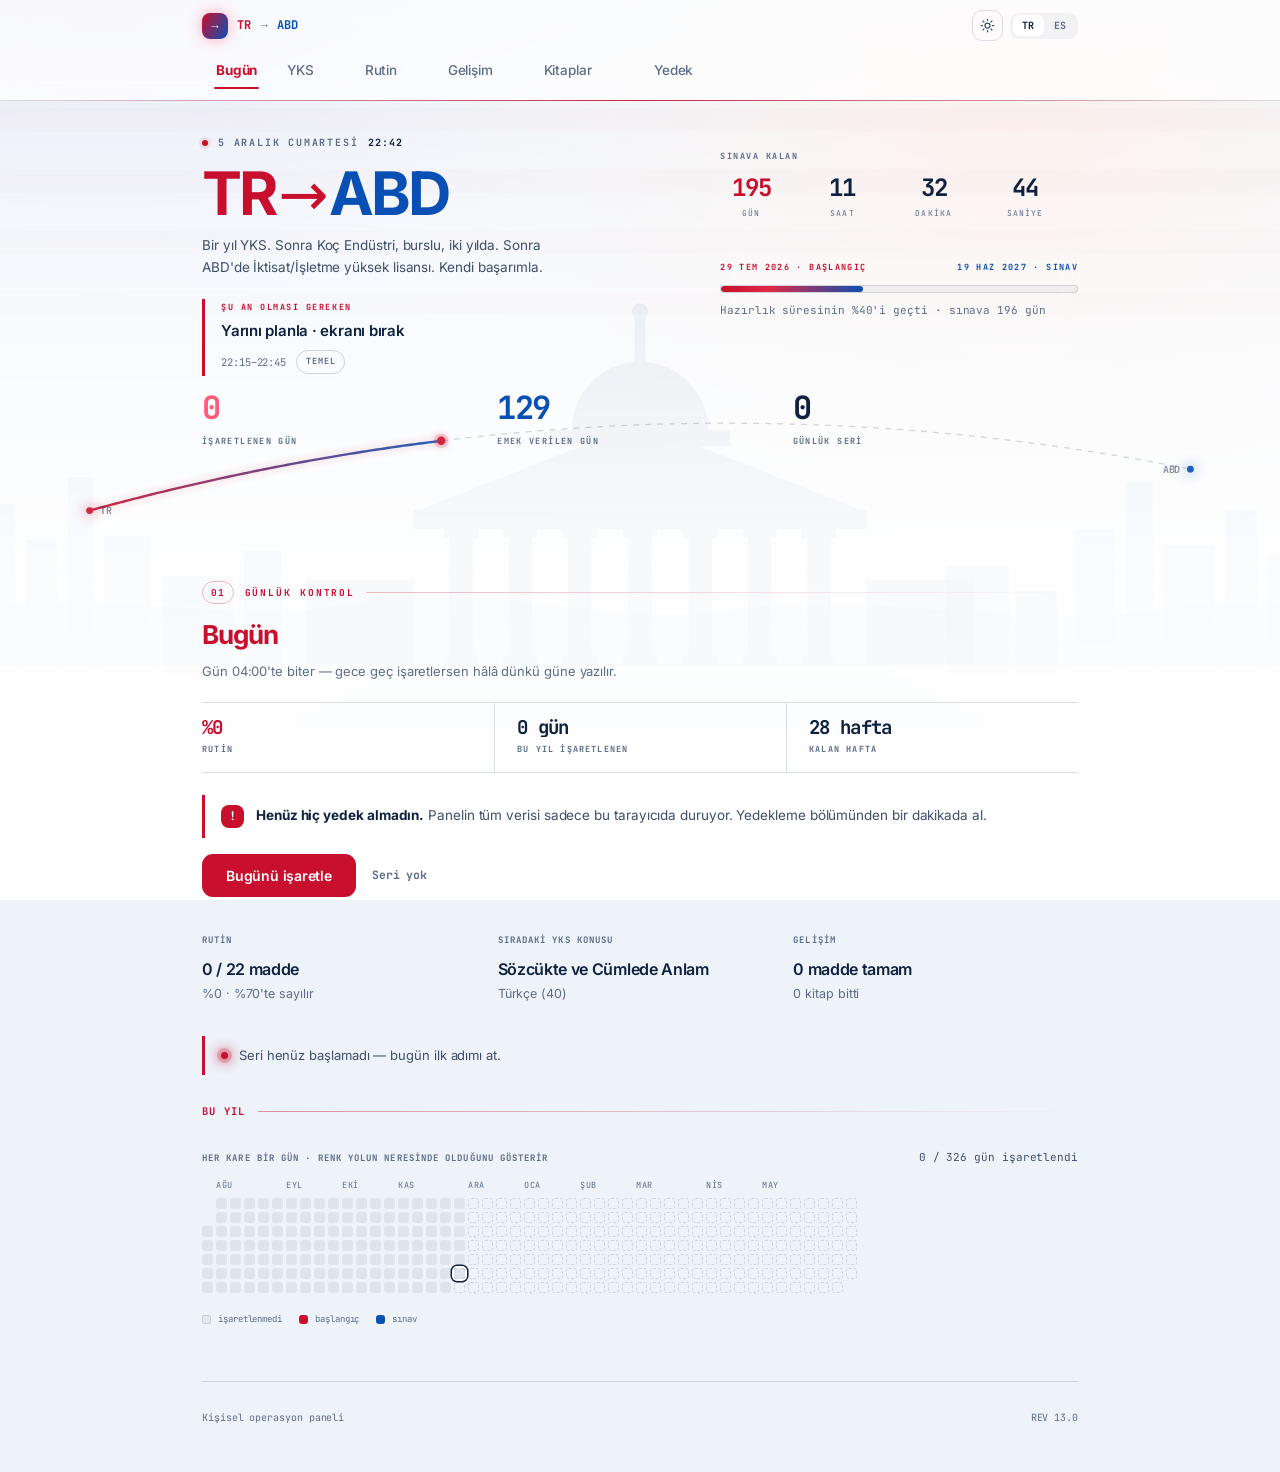
==== commit 131a946c: "Add files via upload" ====
--- a/index.html
+++ b/index.html
@@ -6,7 +6,7 @@
 <title>TR → ABD · Operasyon Paneli</title>
 <meta name="description" content="YKS hazırlığı, günlük rutin, spor, dil ve kitap takibi. Hedef: ABD'de İktisat/İşletme yüksek lisansı.">
 
-<meta name="theme-color" content="#000000">
+<meta name="theme-color" content="#eef3fa">
 <meta name="apple-mobile-web-app-capable" content="yes">
 <meta name="mobile-web-app-capable" content="yes">
 <meta name="apple-mobile-web-app-status-bar-style" content="black-translucent">
@@ -21,7 +21,7 @@
   try{
     var s = localStorage.getItem('panel_theme');
     document.documentElement.setAttribute('data-theme',
-      s === 'light' ? 'light' : 'dark');
+      s === 'dark' ? 'dark' : 'light');
   }catch(e){}
 })();
 </script>
@@ -493,7 +493,7 @@
 
   <footer>
     <span data-tr="Kişisel operasyon paneli" data-es="Panel personal de operaciones">Kişisel operasyon paneli</span>
-    <span>REV 12.0</span>
+    <span>REV 13.0</span>
   </footer>
 
 </div>
--- a/style.css
+++ b/style.css
@@ -1,5 +1,5 @@
 /* ============================================================
-   style.css — TR→ABD operasyon paneli · REV 12.0
+   style.css — TR→ABD operasyon paneli · REV 13.0
 
    FİKİR
    Panelin tek cümlesi var: kırmızıdan maviye gitmek.
@@ -1068,3 +1068,262 @@
 .hero{padding-bottom:82px;}
 @media(max-width:680px){ .hero{padding-bottom:76px;} }
 .bugun-h{justify-content:flex-start; gap:16px;}
+
+/* ============================================================
+   20. REV 13 — AÇIK TEMA, MAVİ ANA RENK, KUTUSUZ DÜZEN
+
+   · Zemin: boydan boya görsel (arka.svg — özgün çizim; klasöre
+     arka.jpg konursa onun yerine geçer). Üstünde beyaz bir perde
+     var, yoksa yazı okunmuyor.
+   · Mavi taşıyıcı renk: yapı, başlıklar, aktif durumlar.
+   · Kırmızı vurgu: rakamlar, ana başlıklar, ilerleme, ok.
+   · Kutu yok: kart, çerçeve ve gölge kalktı. Ayırıcı olarak
+     sadece saç teli çizgiler ve boşluk kullanılıyor.
+
+   NOT: Gövde metnini kırmızı yapmadım. Kırmızı 13 punto metinde
+   göz yoruyor ve bu paneli bir yıl okuyacaksın. Kırmızı büyük ve
+   kalın olduğu yerde — başlıklar, rakamlar, vurgular — güçlü;
+   satır satır metinde okunaksız. Gövde koyu lacivert.
+   ============================================================ */
+
+:root,
+:root[data-theme="light"]{
+  color-scheme:light;
+
+  --bg:transparent;
+  --card:transparent;
+  --card-2:transparent;
+  --soft:rgba(14,34,64,.045);
+  --line:rgba(14,34,64,.14);
+  --line-2:rgba(14,34,64,.26);
+
+  --ink:#0e2240;
+  --ink-2:#3c4f6d;
+  --ink-3:#71829c;
+
+  --cherry:#c8102e;
+  --cherry-2:#e12844;
+  --cherry-soft:rgba(200,16,46,.09);
+  --cherry-line:rgba(200,16,46,.28);
+
+  --blue:#0a4fb4;
+  --blue-2:#1a6fdc;
+  --blue-soft:rgba(10,79,180,.09);
+  --blue-line:rgba(10,79,180,.26);
+
+  --silver:#5b6b83;
+  --silver-soft:rgba(14,34,64,.05);
+  --silver-line:rgba(14,34,64,.18);
+
+  --on-fill:#ffffff;
+  --hero-bg:transparent;
+
+  --sh-1:none; --sh-2:none; --sh-3:none;
+
+  --vurgu:#0a4fb4;
+  --vurgu-2:#1a6fdc;
+
+  --yol:linear-gradient(90deg,var(--cherry) 0%,var(--cherry-2) 34%,var(--blue) 100%);
+}
+
+/* Sekme rengi yürüyüşü — açık zeminde okunur tonlarla */
+:root[data-tab="bugun"],  :root[data-theme="light"][data-tab="bugun"]  { --vurgu:#c8102e; --vurgu-2:#e12844; }
+:root[data-tab="yks"],    :root[data-theme="light"][data-tab="yks"]    { --vurgu:#b01050; --vurgu-2:#cf246c; }
+:root[data-tab="rutin"],  :root[data-theme="light"][data-tab="rutin"]  { --vurgu:#8a1a86; --vurgu-2:#a832a4; }
+:root[data-tab="gelisim"],:root[data-theme="light"][data-tab="gelisim"]{ --vurgu:#5b2aa8; --vurgu-2:#7444c8; }
+:root[data-tab="kitap"],  :root[data-theme="light"][data-tab="kitap"]  { --vurgu:#2a3fb4; --vurgu-2:#4059d4; }
+:root[data-tab="yedek"],  :root[data-theme="light"][data-tab="yedek"]  { --vurgu:#0a4fb4; --vurgu-2:#1a6fdc; }
+
+/* --- Boydan boya zemin görseli --- */
+
+html{background:#eef3fa;}
+
+body{
+  background-color:transparent;
+  color:var(--ink);
+}
+body::before{
+  content:""; position:fixed; inset:0; z-index:-2;
+  background-image:var(--foto,url(arka.svg));
+  background-size:cover; background-position:center 30%;
+  background-repeat:no-repeat;
+}
+/* Perde: görsel görünsün ama yazı okunsun. Üstte açık, metnin
+   yoğunlaştığı aşağıda daha kapalı. */
+body::after{
+  content:""; position:fixed; inset:0; z-index:-1; pointer-events:none;
+  background:
+    linear-gradient(180deg,
+      rgba(255,255,255,.52) 0%,
+      rgba(255,255,255,.72) 30%,
+      rgba(255,255,255,.90) 62%,
+      rgba(255,255,255,.96) 100%),
+    radial-gradient(900px 500px at 8% 0%, color-mix(in srgb,var(--vurgu) 9%,transparent), transparent 62%);
+  transition:background .5s ease;
+}
+
+/* Yıldız canvas'ı açık temada kapalı — gündüz gökyüzünde yıldız olmaz */
+#heroCanvas{opacity:.9;}
+
+/* --- KUTULAR KALKTI --- */
+
+.card,.acc,.tw,.pts,.stat,.cd-u,.cd-w,.simdi,.hero-bar,.pstrip,.ps,
+.alarm,.seri,.note,.bugun-d,.tab,.btn,.lang,.theme-btn,.head-fix{
+  background:transparent; box-shadow:none;
+}
+.card,.tw,.pts,.cd-w,.hero-bar{border:0; border-radius:0; padding-left:0; padding-right:0;}
+.card::before{display:none;}
+.stat{border:0; border-radius:0; padding:0; backdrop-filter:none; -webkit-backdrop-filter:none;}
+.stat::before{display:none;}
+.cd-u{border:0; border-radius:0; padding:0 22px 0 0; min-width:0;}
+.cd-u:first-child{background:transparent; box-shadow:none;}
+.cd-u:first-child .cd-n{color:var(--cherry);}
+.cd-u:first-child .cd-k{color:var(--ink-3);}
+.simdi{border:0; border-left:3px solid var(--cherry); border-radius:0;
+  background:transparent; padding:2px 0 2px 16px;}
+.pstrip{border:0; border-radius:0; gap:0; background:transparent;
+  border-top:1px solid var(--line); border-bottom:1px solid var(--line);}
+.ps{background:transparent; padding:15px 22px 15px 0;}
+.ps + .ps{border-left:1px solid var(--line); padding-left:22px;}
+.alarm{border:0; border-left:3px solid var(--cherry); border-radius:0; padding:10px 0 10px 16px;}
+.seri{border:0; border-left:3px solid var(--vurgu); border-radius:0; padding:9px 0 9px 16px;}
+.note{border:0; border-left:2px solid var(--blue-line); border-radius:0;
+  padding:6px 0 6px 16px; background:transparent; color:var(--ink-2);}
+.bugun-d{border:0; padding:0; background:transparent; color:var(--ink-3);}
+
+/* Akordiyon: çerçeve yerine tek çizgi */
+.acc{border:0; border-radius:0; border-bottom:1px solid var(--line); margin-bottom:0;}
+.acc:hover{border-color:var(--line);}
+.acc[open]{border-color:var(--line);}
+.acc summary{padding:15px 2px;}
+.acc summary:hover{background:transparent;}
+.acc[open] > summary{background:transparent;}
+.acc-b{padding:0 2px 20px;}
+.acc.ref{border-style:solid; background:transparent;}
+.acc-c{background:transparent; border:0; color:var(--vurgu); padding:0; font-weight:700;}
+
+/* Tablolar: sadece satır çizgileri */
+.tw{overflow-x:auto;}
+th{background:transparent; border-bottom:1px solid var(--line-2); color:var(--vurgu);}
+td{border-bottom:1px solid var(--line);}
+tbody tr:hover td{background:var(--soft);}
+tr.sum td{background:transparent; border-top:1px solid var(--line-2); font-weight:700;}
+tr.sum:hover td{background:transparent;}
+
+/* Üst şerit ve sekmeler: cam yerine ince çizgi */
+.head-fix{
+  background:rgba(255,255,255,.72);
+  backdrop-filter:blur(14px) saturate(1.2);
+  -webkit-backdrop-filter:blur(14px) saturate(1.2);
+  border-bottom:1px solid var(--line);
+}
+.head-fix::after{opacity:.9;}
+.top .brand,.top .brand-tr,.top .brand-us{color:var(--ink);}
+.top .brand-tr{color:var(--cherry);}
+.top .brand-us{color:var(--blue);}
+.top .brand-ar{color:var(--ink-3);}
+.top .brand-m{background:linear-gradient(120deg,var(--cherry),var(--blue)); border:0;}
+.top .theme-btn{background:transparent; border:1px solid var(--line); color:var(--ink-2);}
+.top .theme-btn:hover{background:var(--soft); color:var(--ink);}
+.top .lang{background:var(--soft);}
+.top .lang-btn{color:var(--ink-3);}
+.top .lang-btn.on{background:#fff; color:var(--ink);}
+
+/* Sekmeler: dolgu yerine alt çizgi */
+.tab{border:0; border-radius:0; padding:9px 14px 11px; color:var(--ink-3);
+  position:relative; background:transparent;}
+.tab:hover{background:transparent; color:var(--ink);}
+.tab.on{background:transparent; color:var(--vurgu); box-shadow:none; font-weight:700;}
+.tab.on::after{
+  content:""; position:absolute; left:12px; right:12px; bottom:0; height:2px;
+  border-radius:2px; background:var(--vurgu); transform:none;
+}
+.tab-n{background:transparent; border:0; color:var(--ink-3); padding:0 0 0 2px;}
+.tab.on .tab-n{background:transparent; border:0; color:var(--vurgu);}
+
+/* --- KIRMIZI NEREDE --- */
+
+h1{color:var(--ink);}
+h1 .tr{color:var(--cherry);}
+h1 .us{color:var(--blue);}
+h1 .ar{color:var(--cherry);}
+h2{color:var(--cherry); padding-left:0;}
+h2::before{display:none;}
+.stat-n{color:var(--cherry);}
+.stat.s-us .stat-n{color:var(--blue);}
+.stat.s-yol .stat-n{color:var(--ink);}
+.stat-k{color:var(--ink-3);}
+.cd-n{color:var(--ink);}
+.prog-n{color:var(--cherry);}
+.ps b{color:var(--ink);}
+.ps:first-child b{color:var(--cherry);}
+.cv{color:var(--ink);}
+.simdi-v{color:var(--ink);}
+.simdi-k{color:var(--cherry);}
+.hero-kick{color:var(--ink-3);}
+.hero-kick em{color:var(--ink);}
+.hk-dot{background:var(--cherry); box-shadow:0 0 0 3px var(--cherry-soft);}
+.lede{color:var(--ink-2);}
+.hero-bar .bar{background:var(--soft); border-color:var(--line);}
+.hero-bar .bar i{background:var(--yol); box-shadow:none;}
+.hero-bar .prog-s{color:var(--ink-3);}
+.hb-uc .u-tr{color:var(--cherry);}
+.hb-uc .u-us{color:var(--blue);}
+.pkick{color:var(--cherry);}
+.pkick i{background:transparent; border-color:var(--cherry-line); color:var(--cherry);}
+.pkick::after{background:linear-gradient(90deg,var(--cherry-line),transparent);}
+.pt-i{background:var(--cherry); color:#fff;}
+.alarm-i{background:var(--cherry); color:#fff;}
+.yg i.now{box-shadow:0 0 0 2px #fff, 0 0 0 3.5px var(--ink);}
+.yg i{background:rgba(14,34,64,.07); border-color:transparent;}
+.yg i.fut{background:transparent; border:1px dashed var(--line);}
+.yg i.on{box-shadow:none;}
+
+/* Düğmeler: dolgu sadece ana eylemde */
+.checkin{background:var(--cherry); color:#fff; box-shadow:none; border:0;}
+.checkin:hover{background:var(--cherry-2); filter:none;}
+.checkin::after{display:none;}
+.checkin.done{background:transparent; color:var(--ink-3);
+  border:1px solid var(--line-2); box-shadow:none;}
+.btn{border:1px solid var(--line-2); color:var(--ink-2); background:transparent;}
+.btn:hover{background:var(--soft); color:var(--ink); transform:none;}
+.btn.primary{background:var(--blue); color:#fff; border-color:transparent;}
+.btn.primary:hover{background:var(--blue-2); color:#fff;}
+
+/* Kutucuklar (checkbox) kalsın — onlar kutu değil, kontrol */
+.chk input,.rrow input{background:#fff; border-color:var(--line-2);}
+.chk input:checked,.rrow input:checked{background:var(--blue); border-color:var(--blue); box-shadow:none;}
+.rrow.today{background:var(--blue-soft); box-shadow:inset 3px 0 0 var(--blue);}
+
+/* Etiketler */
+.tag{background:transparent;}
+.t-yks{color:var(--cherry); border-color:var(--cherry-line);}
+.t-spor,.t-dil,.t-genel{color:var(--blue); border-color:var(--blue-line);}
+.t-beslenme,.t-temel{color:var(--silver); border-color:var(--silver-line);}
+
+footer{border-top:1px solid var(--line); color:var(--ink-3);}
+::selection{background:var(--cherry-soft); color:var(--ink);}
+
+@media(max-width:680px){
+  .ps + .ps{border-left:0; border-top:1px solid var(--line); padding-left:0;}
+  .ps{padding:12px 0;}
+  .cd-u{padding-right:16px;}
+}
+
+/* Açık zeminde küçük mono etiketler kayboluyordu: kontrast artırıldı.
+   Bunlar koyu temadan kalma beyaz renkleri taşıyordu. */
+:root,:root[data-theme="light"]{ --ink-3:#5c6d89; }
+.cd-t,
+.simdi-a span:first-child,
+.hero-bar .prog-s,
+.stat-k,.cd-k,.prog-l,.ck,.yg-t,.grp-h,.rnote,.ca,.bnote,.prog-s{
+  color:var(--ink-3);
+}
+.cd-t,.prog-l,.stat-k,.yg-t,.simdi-k{font-weight:700;}
+.rt{color:var(--ink-2);}
+.acc-n,.chk-t,.rn{color:var(--ink);}
+
+/* .hero kendi padding'ini yazınca .wrap'in yan boşluğunu eziyordu;
+   kutular kalkınca içerik ekranın kenarına yapıştı. */
+.hero{padding-left:22px; padding-right:22px;}
+@media(max-width:680px){ .hero{padding-left:16px; padding-right:16px;} }
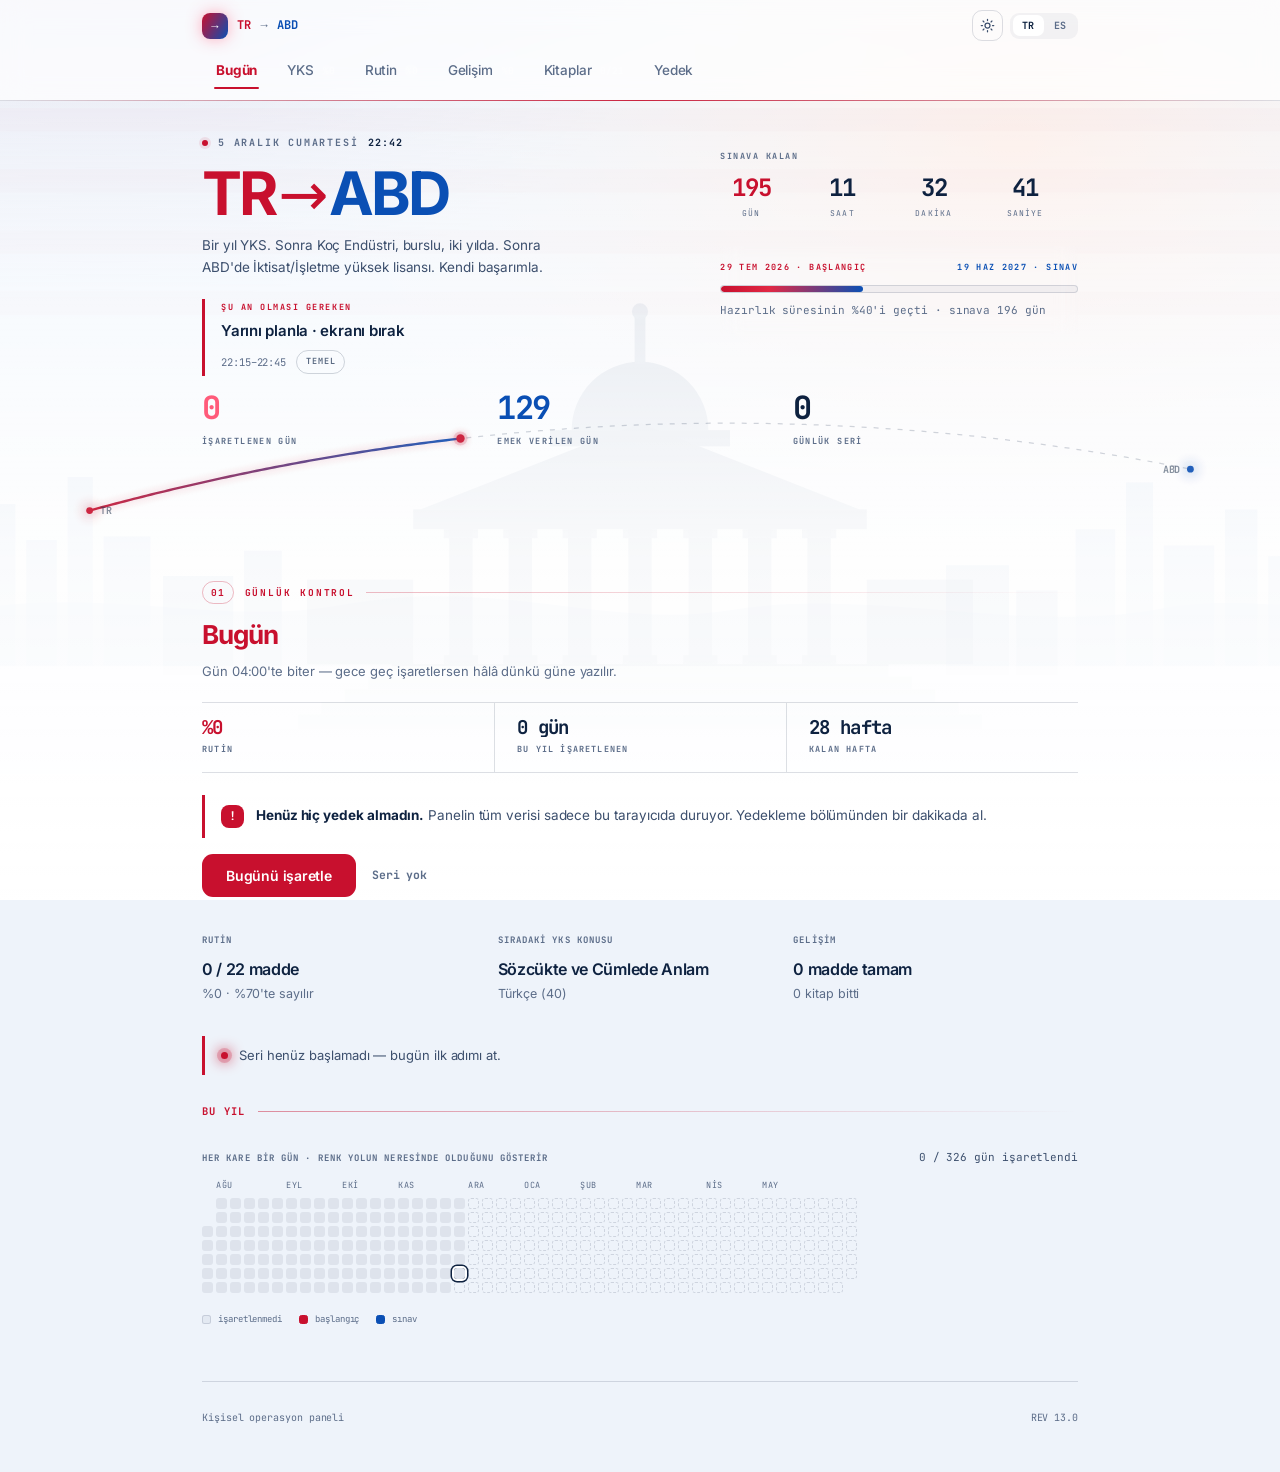
==== commit 86519ba8: "REV 14: acik tema, mavi-kirmizi, kutusuz duzen, boydan boya arka plan, assets/ duzeni" ====
--- a/index.html
+++ b/index.html
@@ -13,8 +13,8 @@
 <meta name="apple-mobile-web-app-title" content="TR→ABD">
 
 <link rel="manifest" href="manifest.webmanifest">
-<link rel="icon" href="icon.svg" type="image/svg+xml">
-<link rel="apple-touch-icon" href="icon-180.png">
+<link rel="icon" href="assets/icon.svg" type="image/svg+xml">
+<link rel="apple-touch-icon" href="assets/icon-180.png">
 
 <script>
 (function(){
--- a/style.css
+++ b/style.css
@@ -18,41 +18,41 @@
 /* ---------- 0. YAZI TİPLERİ (fonts/, çevrimdışı) ---------- */
 
 @font-face{font-family:Inter;font-style:normal;font-weight:400;font-display:swap;
-  src:url(fonts/inter-latin-ext-400-normal.woff2) format("woff2");
+  src:url(assets/fonts/inter-latin-ext-400-normal.woff2) format("woff2");
   unicode-range:U+0100-02BA,U+02BD-02C5,U+02C7-02CC,U+02CE-02D7,U+02DD-02FF,U+0304,U+0308,U+0329,U+1D00-1DBF,U+1E00-1E9F,U+1EF2-1EFF,U+2020,U+20A0-20AB,U+20AD-20C0,U+2113,U+2C60-2C7F,U+A720-A7FF;}
 @font-face{font-family:Inter;font-style:normal;font-weight:400;font-display:swap;
-  src:url(fonts/inter-latin-400-normal.woff2) format("woff2");
+  src:url(assets/fonts/inter-latin-400-normal.woff2) format("woff2");
   unicode-range:U+0000-00FF,U+0131,U+0152-0153,U+02BB-02BC,U+02C6,U+02DA,U+02DC,U+0304,U+0308,U+0329,U+2000-206F,U+20AC,U+2122,U+2191,U+2193,U+2212,U+2215,U+FEFF,U+FFFD;}
 @font-face{font-family:Inter;font-style:normal;font-weight:500;font-display:swap;
-  src:url(fonts/inter-latin-ext-500-normal.woff2) format("woff2");
+  src:url(assets/fonts/inter-latin-ext-500-normal.woff2) format("woff2");
   unicode-range:U+0100-02BA,U+02BD-02C5,U+02C7-02CC,U+02CE-02D7,U+02DD-02FF,U+0304,U+0308,U+0329,U+1D00-1DBF,U+1E00-1E9F,U+1EF2-1EFF,U+2020,U+20A0-20AB,U+20AD-20C0,U+2113,U+2C60-2C7F,U+A720-A7FF;}
 @font-face{font-family:Inter;font-style:normal;font-weight:500;font-display:swap;
-  src:url(fonts/inter-latin-500-normal.woff2) format("woff2");
+  src:url(assets/fonts/inter-latin-500-normal.woff2) format("woff2");
   unicode-range:U+0000-00FF,U+0131,U+0152-0153,U+02BB-02BC,U+02C6,U+02DA,U+02DC,U+0304,U+0308,U+0329,U+2000-206F,U+20AC,U+2122,U+2191,U+2193,U+2212,U+2215,U+FEFF,U+FFFD;}
 @font-face{font-family:Inter;font-style:normal;font-weight:600;font-display:swap;
-  src:url(fonts/inter-latin-ext-600-normal.woff2) format("woff2");
+  src:url(assets/fonts/inter-latin-ext-600-normal.woff2) format("woff2");
   unicode-range:U+0100-02BA,U+02BD-02C5,U+02C7-02CC,U+02CE-02D7,U+02DD-02FF,U+0304,U+0308,U+0329,U+1D00-1DBF,U+1E00-1E9F,U+1EF2-1EFF,U+2020,U+20A0-20AB,U+20AD-20C0,U+2113,U+2C60-2C7F,U+A720-A7FF;}
 @font-face{font-family:Inter;font-style:normal;font-weight:600;font-display:swap;
-  src:url(fonts/inter-latin-600-normal.woff2) format("woff2");
+  src:url(assets/fonts/inter-latin-600-normal.woff2) format("woff2");
   unicode-range:U+0000-00FF,U+0131,U+0152-0153,U+02BB-02BC,U+02C6,U+02DA,U+02DC,U+0304,U+0308,U+0329,U+2000-206F,U+20AC,U+2122,U+2191,U+2193,U+2212,U+2215,U+FEFF,U+FFFD;}
 @font-face{font-family:Inter;font-style:normal;font-weight:700;font-display:swap;
-  src:url(fonts/inter-latin-ext-700-normal.woff2) format("woff2");
+  src:url(assets/fonts/inter-latin-ext-700-normal.woff2) format("woff2");
   unicode-range:U+0100-02BA,U+02BD-02C5,U+02C7-02CC,U+02CE-02D7,U+02DD-02FF,U+0304,U+0308,U+0329,U+1D00-1DBF,U+1E00-1E9F,U+1EF2-1EFF,U+2020,U+20A0-20AB,U+20AD-20C0,U+2113,U+2C60-2C7F,U+A720-A7FF;}
 @font-face{font-family:Inter;font-style:normal;font-weight:700;font-display:swap;
-  src:url(fonts/inter-latin-700-normal.woff2) format("woff2");
+  src:url(assets/fonts/inter-latin-700-normal.woff2) format("woff2");
   unicode-range:U+0000-00FF,U+0131,U+0152-0153,U+02BB-02BC,U+02C6,U+02DA,U+02DC,U+0304,U+0308,U+0329,U+2000-206F,U+20AC,U+2122,U+2191,U+2193,U+2212,U+2215,U+FEFF,U+FFFD;}
 
 @font-face{font-family:"JetBrains Mono";font-style:normal;font-weight:400;font-display:swap;
-  src:url(fonts/jetbrains-mono-latin-ext-400-normal.woff2) format("woff2");
+  src:url(assets/fonts/jetbrains-mono-latin-ext-400-normal.woff2) format("woff2");
   unicode-range:U+0100-02BA,U+02BD-02C5,U+02C7-02CC,U+02CE-02D7,U+02DD-02FF,U+0304,U+0308,U+0329,U+1D00-1DBF,U+1E00-1E9F,U+1EF2-1EFF,U+2020,U+20A0-20AB,U+20AD-20C0,U+2113,U+2C60-2C7F,U+A720-A7FF;}
 @font-face{font-family:"JetBrains Mono";font-style:normal;font-weight:400;font-display:swap;
-  src:url(fonts/jetbrains-mono-latin-400-normal.woff2) format("woff2");
+  src:url(assets/fonts/jetbrains-mono-latin-400-normal.woff2) format("woff2");
   unicode-range:U+0000-00FF,U+0131,U+0152-0153,U+02BB-02BC,U+02C6,U+02DA,U+02DC,U+0304,U+0308,U+0329,U+2000-206F,U+20AC,U+2122,U+2191,U+2193,U+2212,U+2215,U+FEFF,U+FFFD;}
 @font-face{font-family:"JetBrains Mono";font-style:normal;font-weight:700;font-display:swap;
-  src:url(fonts/jetbrains-mono-latin-ext-700-normal.woff2) format("woff2");
+  src:url(assets/fonts/jetbrains-mono-latin-ext-700-normal.woff2) format("woff2");
   unicode-range:U+0100-02BA,U+02BD-02C5,U+02C7-02CC,U+02CE-02D7,U+02DD-02FF,U+0304,U+0308,U+0329,U+1D00-1DBF,U+1E00-1E9F,U+1EF2-1EFF,U+2020,U+20A0-20AB,U+20AD-20C0,U+2113,U+2C60-2C7F,U+A720-A7FF;}
 @font-face{font-family:"JetBrains Mono";font-style:normal;font-weight:700;font-display:swap;
-  src:url(fonts/jetbrains-mono-latin-700-normal.woff2) format("woff2");
+  src:url(assets/fonts/jetbrains-mono-latin-700-normal.woff2) format("woff2");
   unicode-range:U+0000-00FF,U+0131,U+0152-0153,U+02BB-02BC,U+02C6,U+02DA,U+02DC,U+0304,U+0308,U+0329,U+2000-206F,U+20AC,U+2122,U+2191,U+2193,U+2212,U+2215,U+FEFF,U+FFFD;}
 
 /* ---------- 1. RENK SİSTEMİ ----------
@@ -1144,7 +1144,7 @@
 }
 body::before{
   content:""; position:fixed; inset:0; z-index:-2;
-  background-image:var(--foto,url(arka.svg));
+  background-image:var(--foto,url(assets/arka.svg));
   background-size:cover; background-position:center 30%;
   background-repeat:no-repeat;
 }
